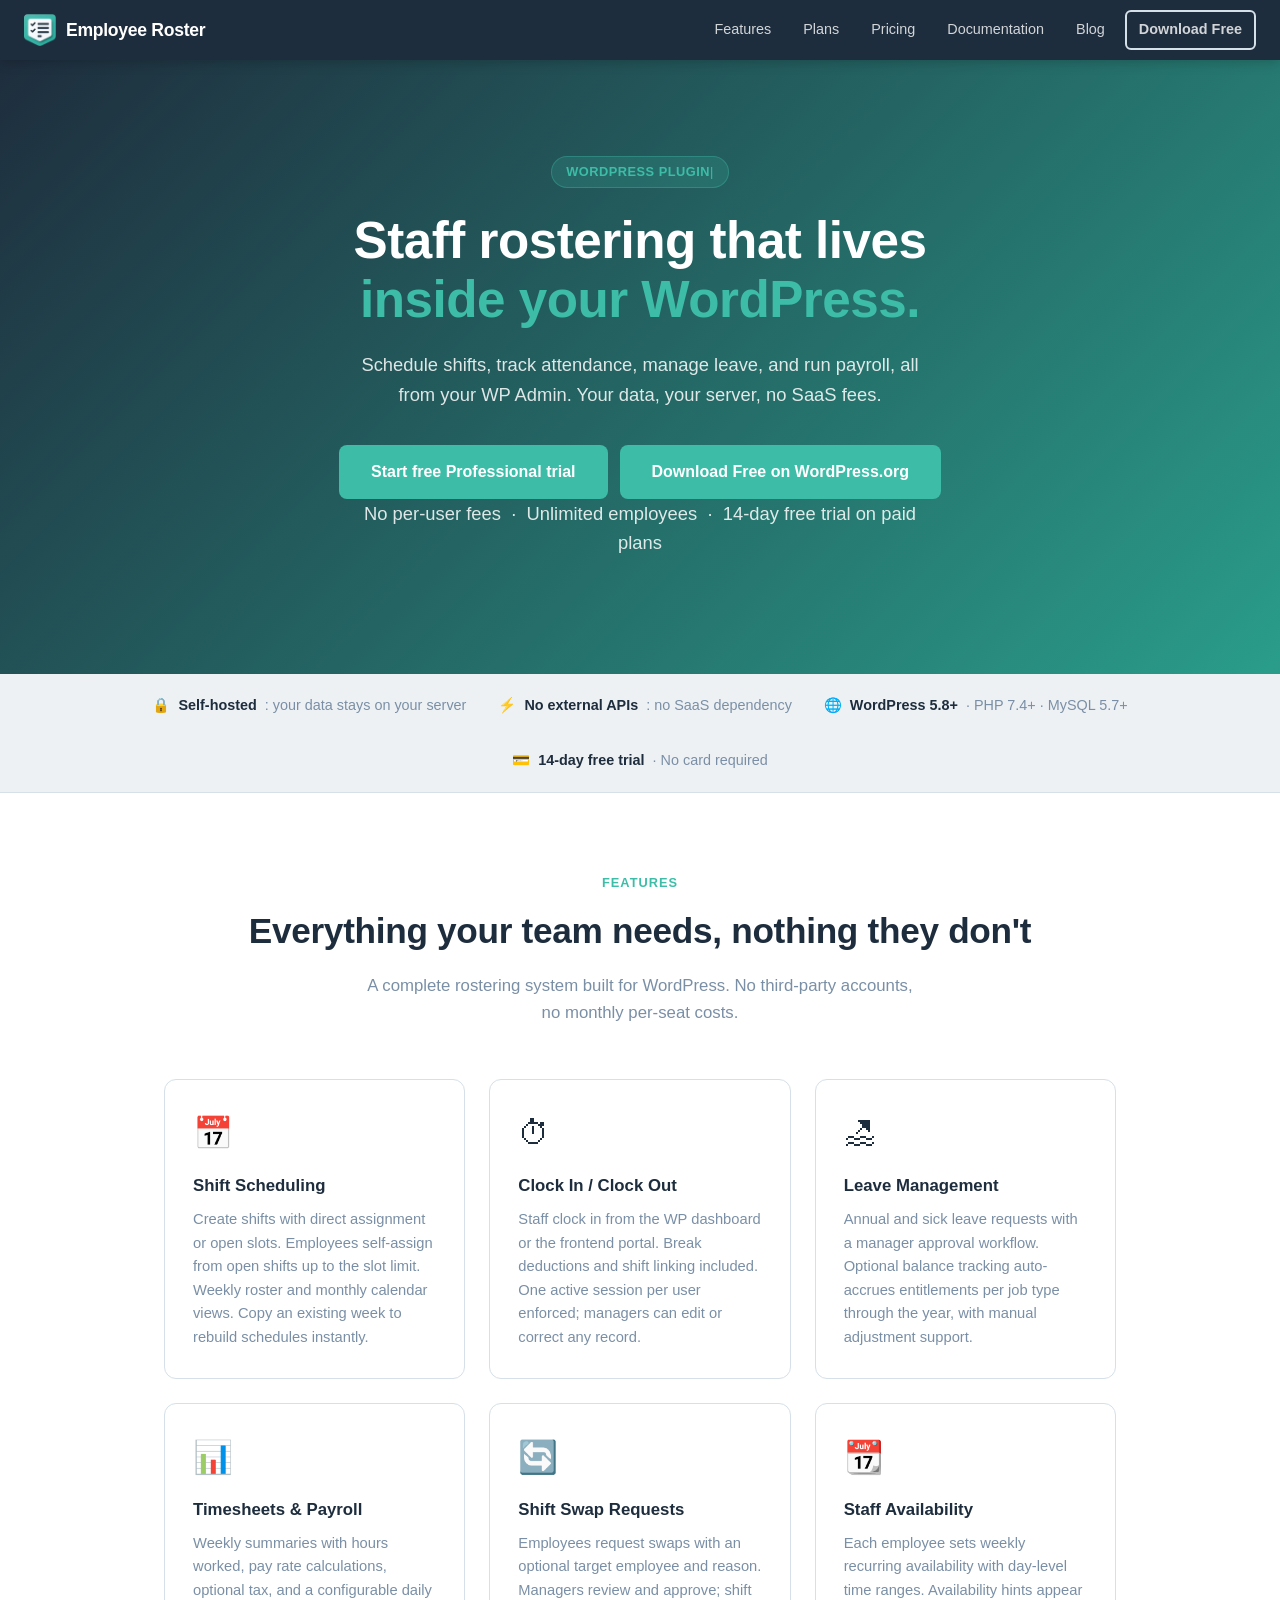
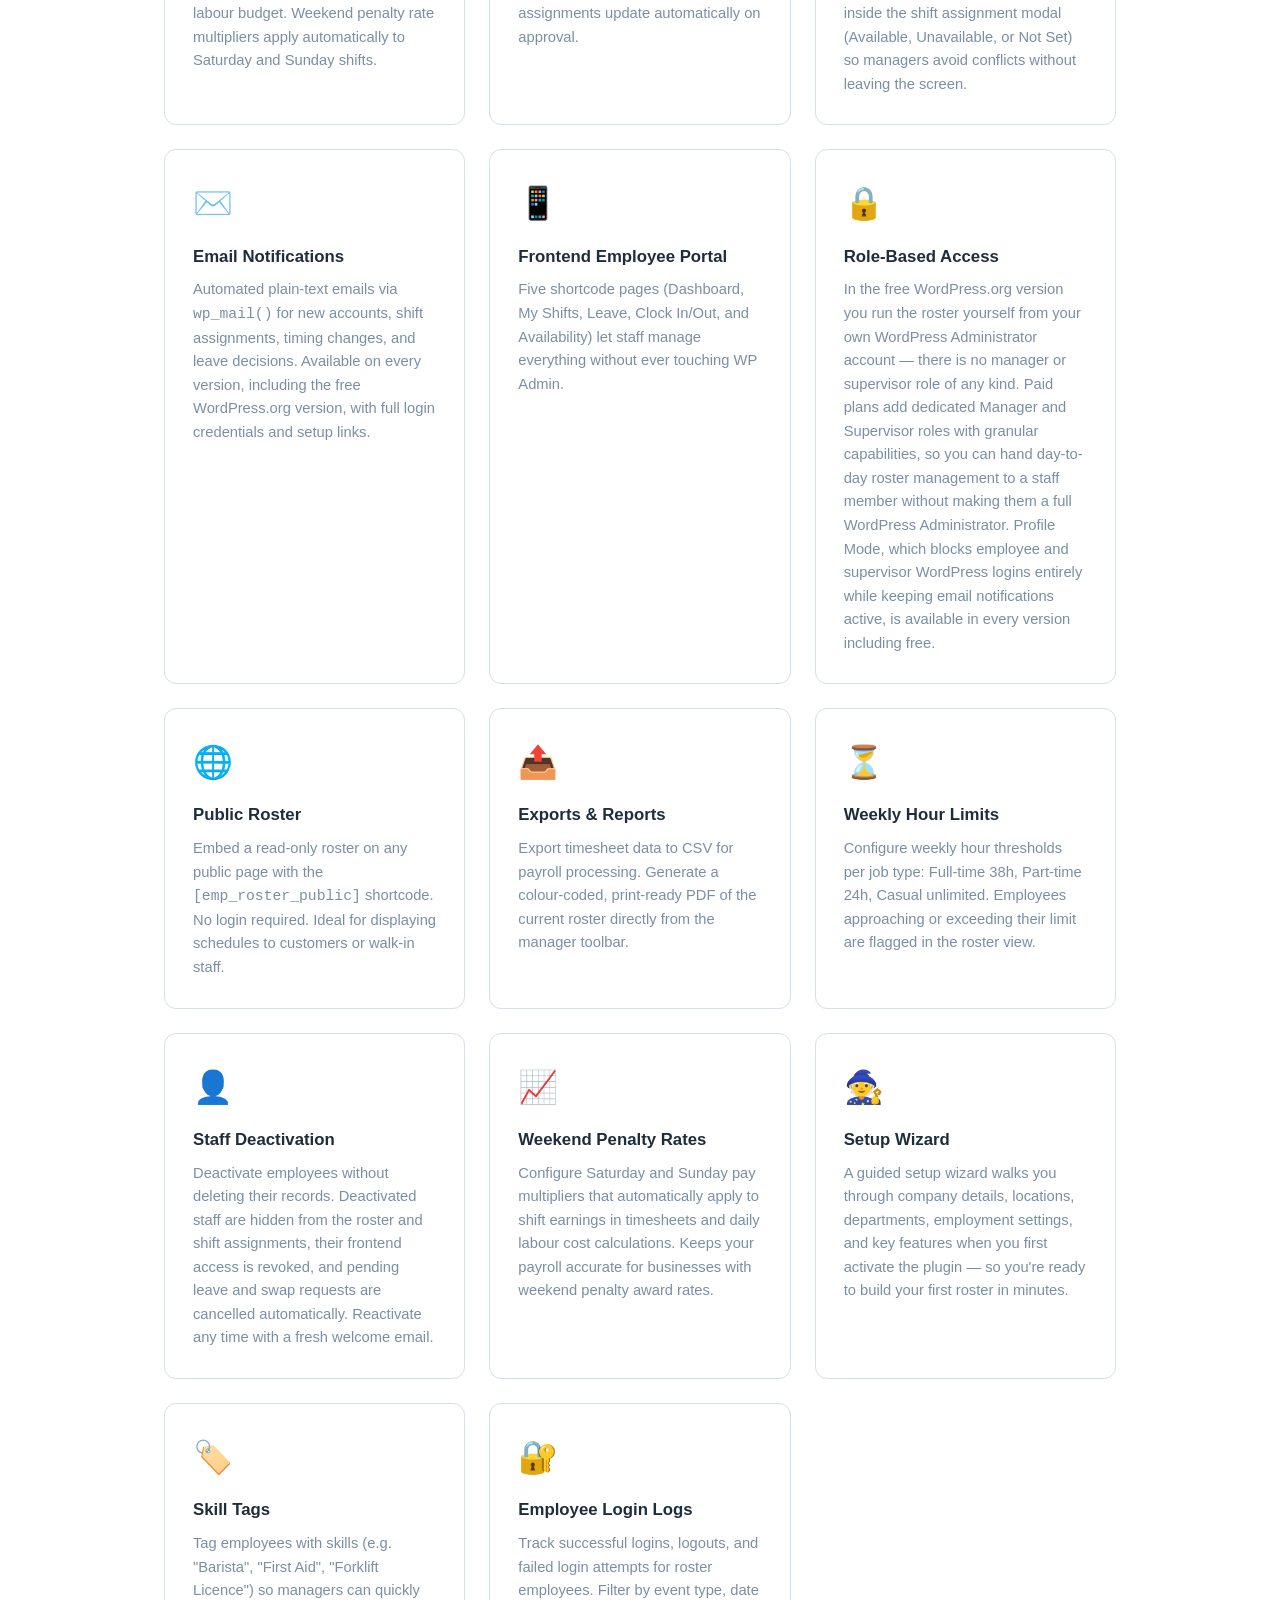
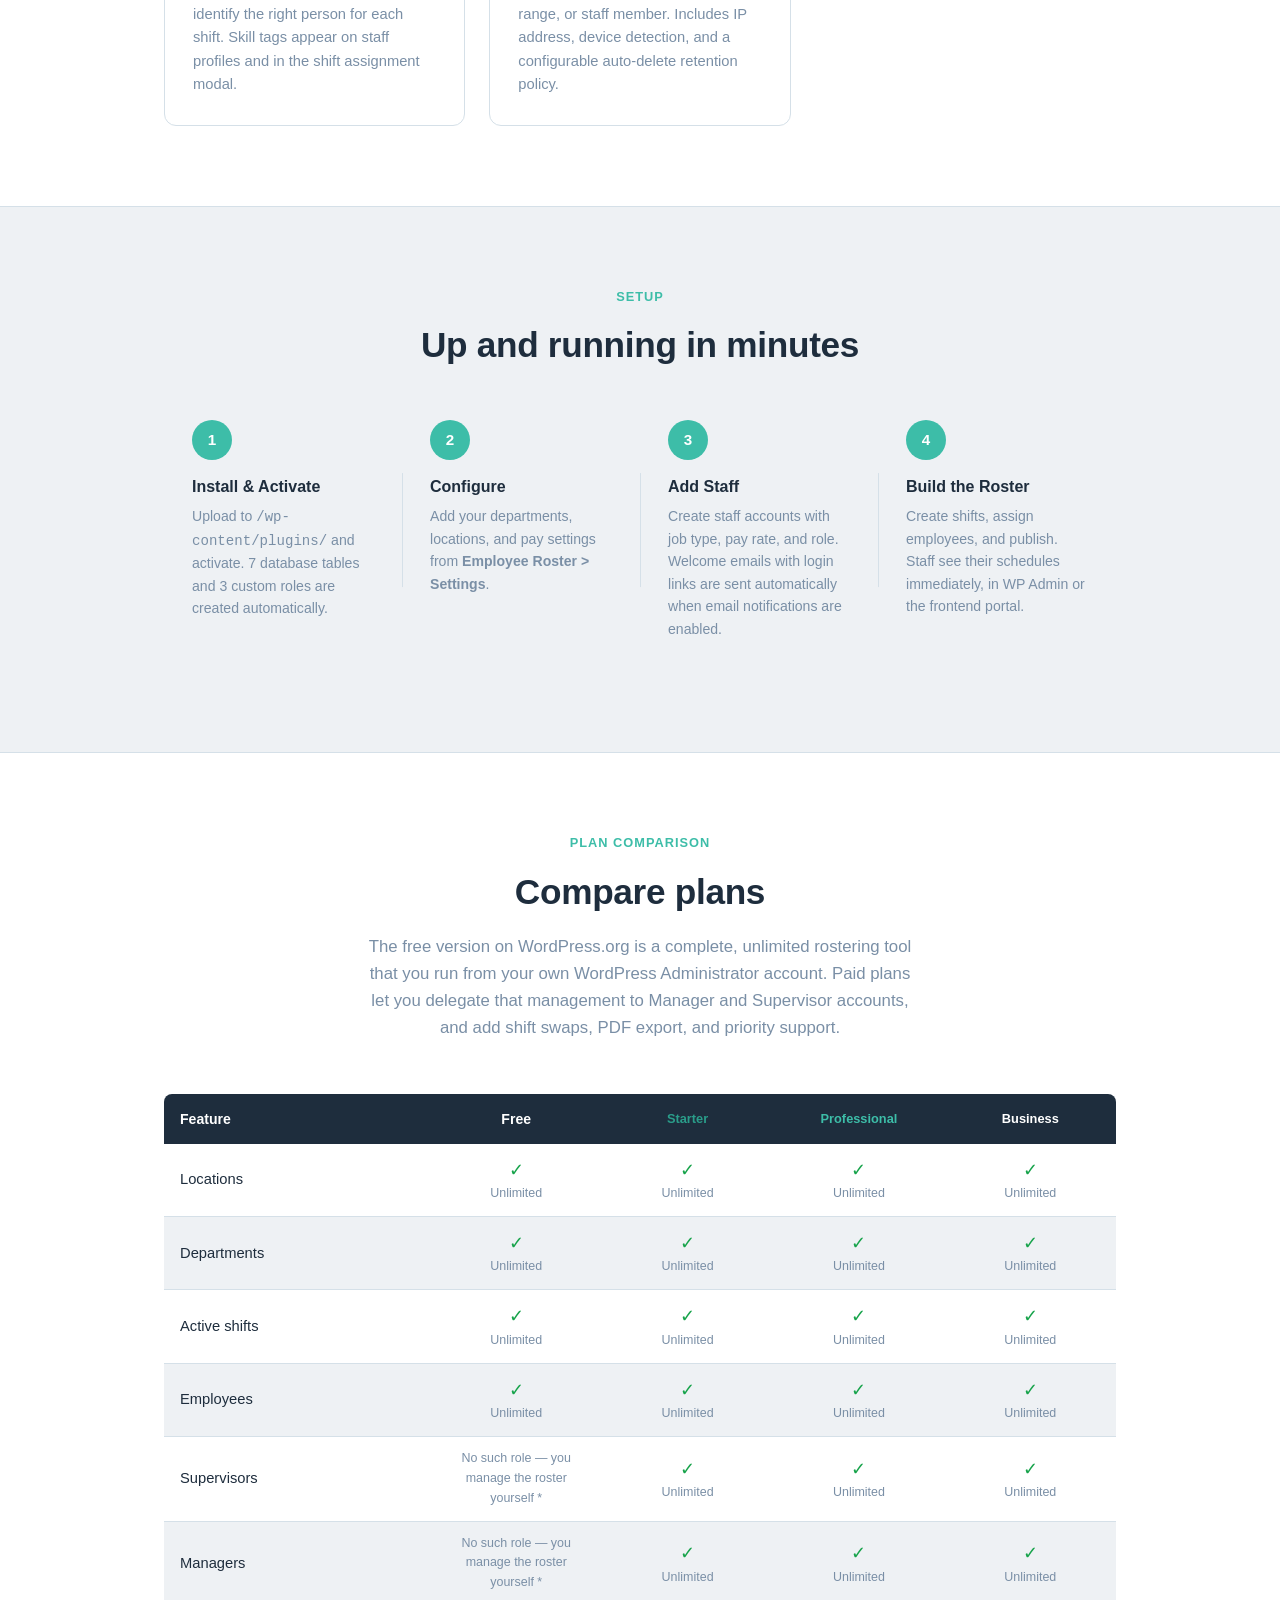
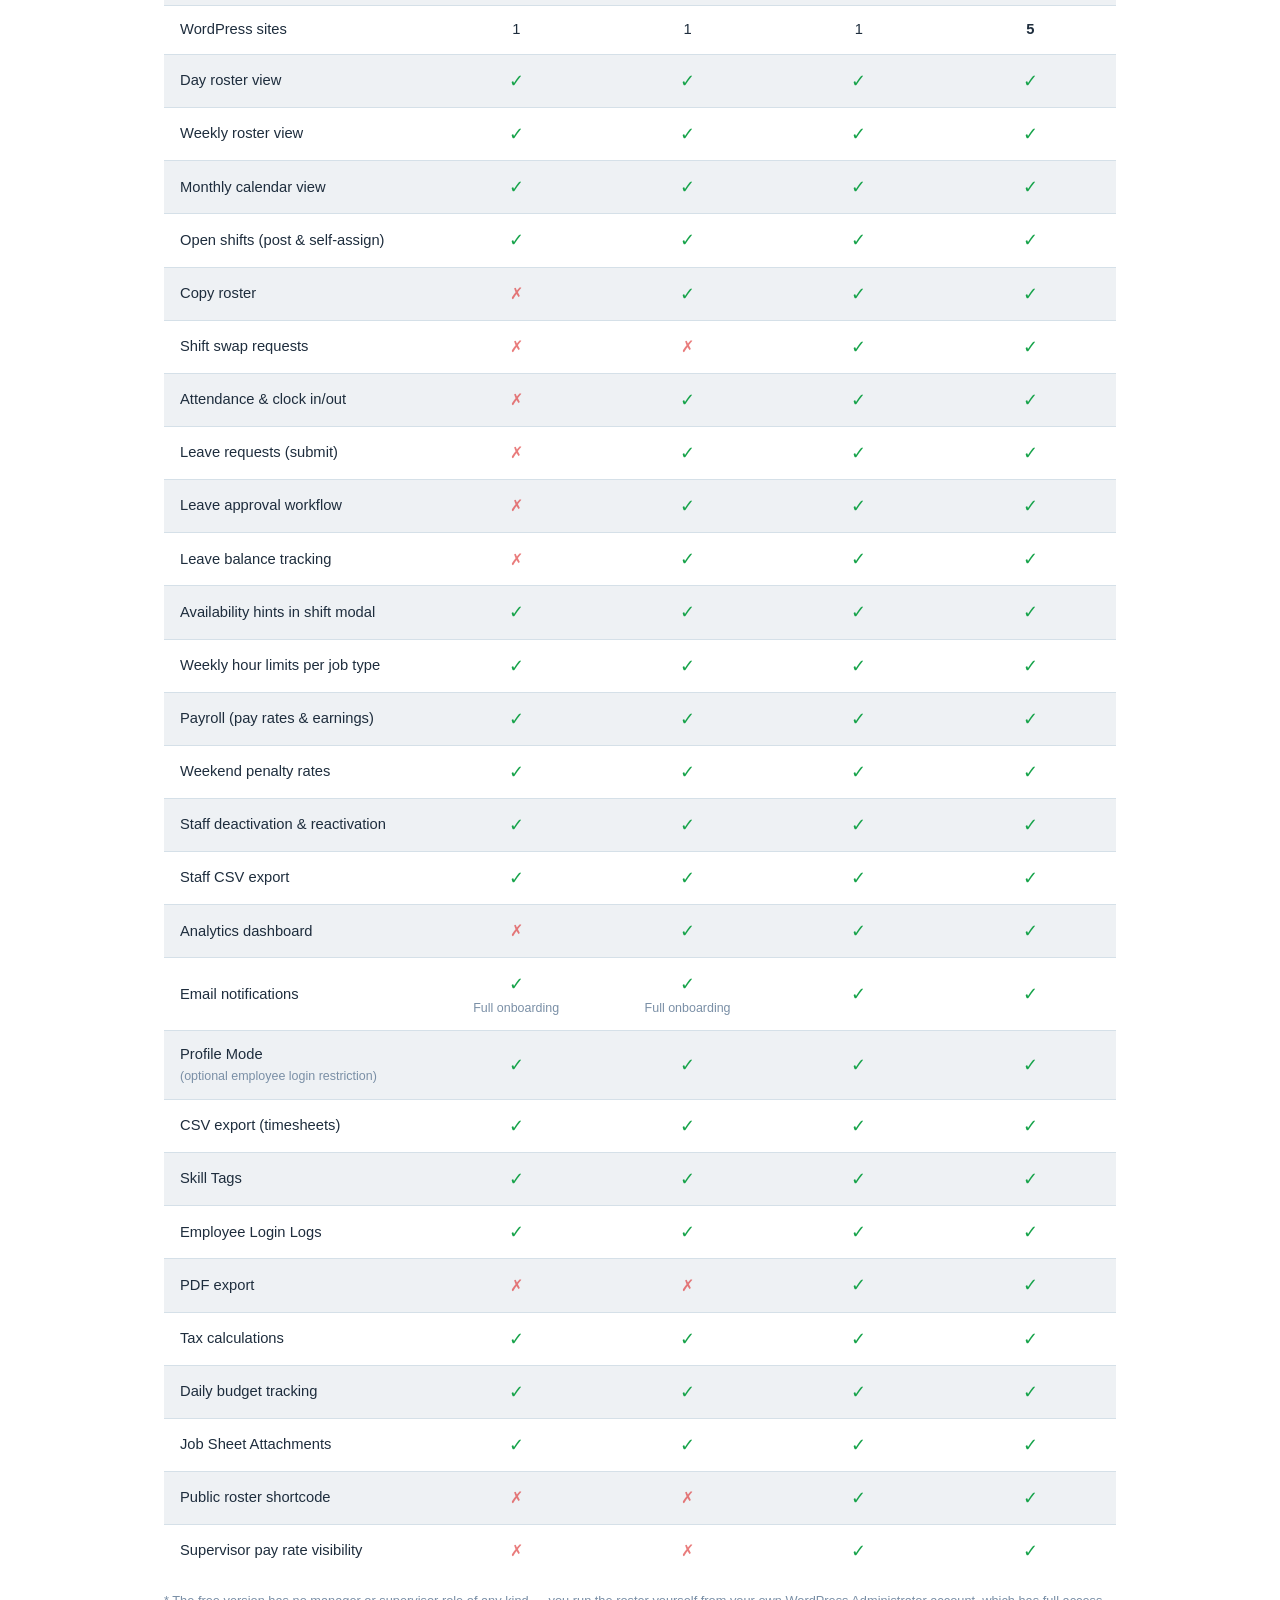
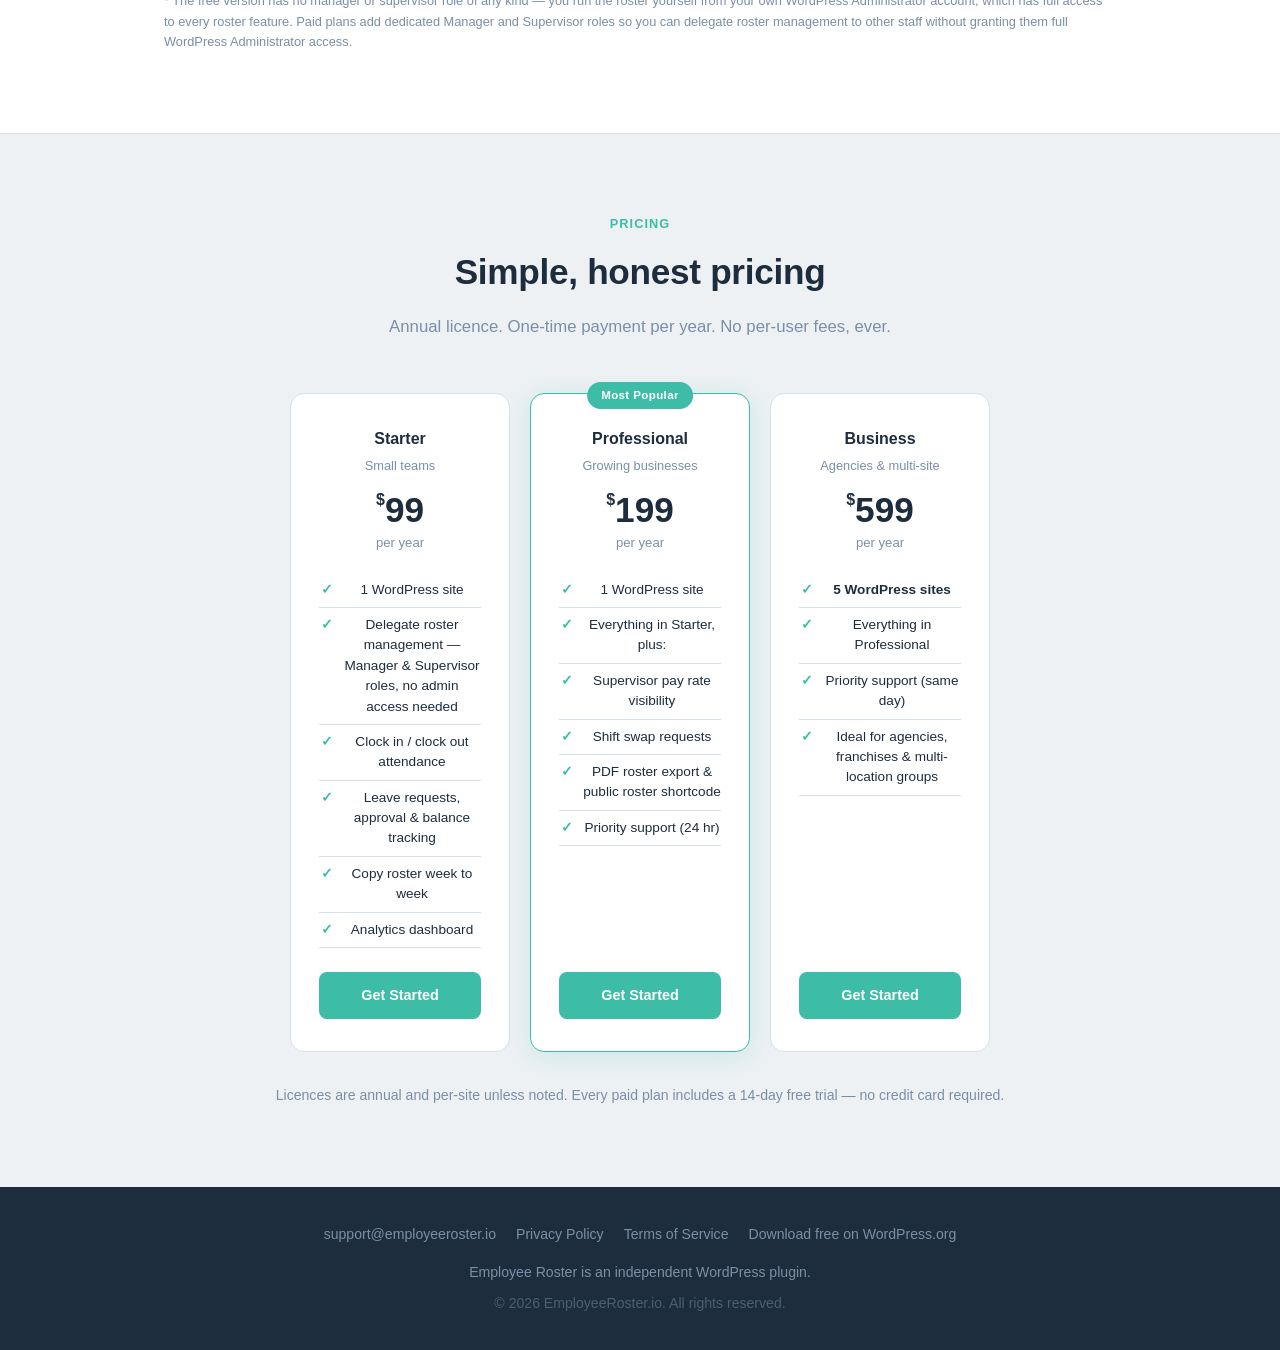
==== index.html @ bc6c0076 "Clarify features of the free and paid plans in docs.html, index.html, and terms.html. Emphasize that" ====
﻿<!DOCTYPE html>
<html lang="en">
<head>
  <meta charset="UTF-8" />
  <meta name="viewport" content="width=device-width, initial-scale=1.0"/>

  <!-- Primary SEO -->
  <title>Employee Roster – WordPress Shift Scheduling &amp; Staff Rostering Plugin</title>
  <!-- Google tag (gtag.js) -->
  <script async src="https://www.googletagmanager.com/gtag/js?id=G-27SR5BZH9W"></script>
  <script>
    window.dataLayer = window.dataLayer || [];
    function gtag(){dataLayer.push(arguments);}
    gtag('js', new Date());
    gtag('config', 'G-27SR5BZH9W');
  </script>
  <meta name="description" content="Schedule shifts, track attendance, manage leave, and run payroll inside WordPress. Self-hosted. No SaaS fees, no per-user costs. Free version on WordPress.org." />
  <meta name="keywords" content="WordPress staff rostering plugin, WordPress shift scheduling, WordPress employee scheduling, WordPress attendance tracking, WordPress leave management, WordPress payroll plugin, self-hosted rostering, shift management WordPress" />
  <meta name="robots" content="index, follow" />
  <link rel="canonical" href="https://employeeroster.io/" />

  <!-- Open Graph -->
  <meta property="og:type" content="website" />
  <meta property="og:url" content="https://employeeroster.io/" />
  <meta property="og:site_name" content="Employee Roster" />
  <meta property="og:title" content="Employee Roster – WordPress Shift Scheduling &amp; Staff Rostering Plugin" />
  <meta property="og:description" content="Schedule shifts, track attendance, manage leave, and run payroll inside WordPress. Self-hosted. No SaaS fees, no per-user costs. Free version on WordPress.org." />
  <meta property="og:image" content="https://employeeroster.io/assets/logo/favicon/android-chrome-512x512.png" />
  <meta property="og:image:width" content="512" />
  <meta property="og:image:height" content="512" />
  <meta property="og:locale" content="en_US" />

  <!-- Twitter Card -->
  <meta name="twitter:card" content="summary" />
  <meta name="twitter:title" content="Employee Roster – WordPress Shift Scheduling &amp; Staff Rostering Plugin" />
  <meta name="twitter:description" content="Schedule shifts, track attendance, manage leave, and run payroll inside WordPress. Self-hosted. No SaaS fees, no per-user costs." />
  <meta name="twitter:image" content="https://employeeroster.io/assets/logo/favicon/android-chrome-512x512.png" />

  <!-- Favicons -->
  <link rel="icon" type="image/x-icon" href="assets/logo/favicon/favicon.ico" />
  <link rel="icon" type="image/png" sizes="16x16" href="assets/logo/favicon/favicon-16x16.png" />
  <link rel="icon" type="image/png" sizes="32x32" href="assets/logo/favicon/favicon-32x32.png" />
  <link rel="apple-touch-icon" sizes="180x180" href="assets/logo/favicon/apple-touch-icon.png" />
  <link rel="icon" type="image/png" sizes="192x192" href="assets/logo/favicon/android-chrome-192x192.png" />
  <link rel="icon" type="image/png" sizes="512x512" href="assets/logo/favicon/android-chrome-512x512.png" />
  <link rel="manifest" href="assets/logo/favicon/site.webmanifest" />
  <meta name="theme-color" content="#3DBDA8" />

  <!-- Structured Data -->
  <script type="application/ld+json">
  {
    "@context": "https://schema.org",
    "@type": "SoftwareApplication",
    "name": "Employee Roster",
    "url": "https://employeeroster.io/",
    "description": "Complete staff rostering, shift scheduling, time and attendance, and leave management WordPress plugin. Self-hosted with no SaaS dependencies or per-user fees.",
    "applicationCategory": "BusinessApplication",
    "operatingSystem": "WordPress 5.8+",
    "softwareVersion": "latest",
    "offers": [
      {
        "@type": "Offer",
        "name": "Starter",
        "price": "99",
        "priceCurrency": "USD",
        "description": "Delegate roster management to staff via dedicated Manager and Supervisor roles without granting WordPress Administrator access. Adds clock in/out attendance, leave requests, approval and balance tracking, copy roster, and the analytics dashboard."
      },
      {
        "@type": "Offer",
        "name": "Professional",
        "price": "199",
        "priceCurrency": "USD",
        "description": "Everything in Starter, plus supervisor pay rate visibility, shift swap requests, PDF roster export, public roster shortcode, and 24-hour priority support."
      },
      {
        "@type": "Offer",
        "name": "Business",
        "price": "599",
        "priceCurrency": "USD",
        "description": "All Professional features on up to 5 sites. Priority same-day email support."
      }
    ],
    "publisher": {
      "@type": "Organization",
      "name": "Employee Roster",
      "url": "https://employeeroster.io/",
      "email": "support@employeeroster.io"
    }
  }
  </script>
  <style>
    *, *::before, *::after { box-sizing: border-box; margin: 0; padding: 0; }

    :root {
      --teal:   #3DBDA8;
      --teal-d: #2A9D8A;
      --dark:   #1E2D3D;
      --bg:     #EEF1F4;
      --border: #D5E0E8;
      --white:  #FFFFFF;
      --muted:  #7a8fa6;
      --green:  #16a34a;
      --red:    #dc2626;
      --radius: 8px;
      --shadow: 0 4px 24px rgba(61,189,168,.15);
    }

    body { font-family: -apple-system, BlinkMacSystemFont, 'Segoe UI', sans-serif; color: var(--dark); line-height: 1.6; }

    /* ── NAV ── */
    nav {
      position: sticky; top: 0; z-index: 100;
      background: var(--dark); padding: 0 24px;
      display: flex; align-items: center; justify-content: space-between; height: 60px;
      box-shadow: 0 2px 12px rgba(0,0,0,.2);
    }
    .nav-brand { color: var(--white); font-weight: 700; font-size: 1.1rem; text-decoration: none; letter-spacing: -.3px; display: flex; align-items: center; gap: 10px; }
    .nav-brand img { width: 32px; height: 32px; object-fit: contain; }
    .nav-links { display: flex; gap: 8px; align-items: center; }
    .nav-links a { color: rgba(255,255,255,.8); text-decoration: none; font-size: .9rem; padding: 6px 12px; border-radius: 6px; transition: color .15s; }
    .nav-links a:hover { color: var(--white); }
    .nav-cta { background: var(--teal); color: var(--white) !important; font-weight: 700 !important; padding: 8px 18px !important; border-radius: 6px !important; }
    .nav-cta:hover { background: var(--teal-d); }

    /* ── HERO ── */
    .hero {
      background: linear-gradient(135deg, var(--dark) 0%, var(--teal-d) 100%);
      color: var(--white); padding: 96px 24px 80px; text-align: center;
    }
    .hero-badge {
      display: inline-block; background: rgba(61,189,168,.18); color: var(--teal);
      border: 1px solid rgba(61,189,168,.35); font-size: .8rem; font-weight: 600;
      letter-spacing: .5px; text-transform: uppercase; padding: 5px 14px;
      border-radius: 20px; margin-bottom: 24px;
    }
    .typing-cursor {
      display: inline-block; color: var(--teal); font-weight: 300;
      animation: blink .7s step-end infinite;
    }
    @keyframes blink { 50% { opacity: 0; } }
    .hero h1 { font-size: clamp(2rem, 5vw, 3.2rem); font-weight: 800; line-height: 1.15; margin-bottom: 20px; letter-spacing: -.5px; }
    .hero h1 span { color: var(--teal); }
    .hero p { font-size: 1.15rem; opacity: .85; max-width: 580px; margin: 0 auto 36px; }
    .hero-btns { display: flex; gap: 12px; justify-content: center; flex-wrap: wrap; }
    .btn-primary {
      background: var(--teal); color: var(--white); padding: 14px 32px;
      border-radius: var(--radius); text-decoration: none; font-weight: 700; font-size: 1rem;
      display: inline-block; transition: background .15s, transform .1s;
    }
    .btn-primary:hover { background: var(--teal-d); transform: translateY(-1px); }
    .btn-outline {
      background: transparent; color: var(--white); padding: 14px 32px; border-radius: var(--radius);
      text-decoration: none; font-weight: 600; font-size: 1rem; border: 2px solid rgba(255,255,255,.4);
      display: inline-block; transition: border-color .15s;
    }
    .btn-outline:hover { border-color: var(--white); }
    .hero-sub { margin-top: 24px; font-size: .85rem; opacity: .55; }

    /* ── TRUST BAR ── */
    .trust {
      background: var(--bg); border-bottom: 1px solid var(--border);
      padding: 20px 24px; display: flex; gap: 32px; justify-content: center;
      flex-wrap: wrap; align-items: center;
    }
    .trust-item { display: flex; align-items: center; gap: 8px; font-size: .9rem; color: var(--muted); font-weight: 500; }
    .trust-item strong { color: var(--dark); }

    /* ── SECTIONS ── */
    .section { padding: 80px 24px; max-width: 1000px; margin: 0 auto; }
    .section-center { text-align: center; }
    .section-label { font-size: .8rem; font-weight: 700; text-transform: uppercase; letter-spacing: 1px; color: var(--teal); margin-bottom: 10px; }
    h2.section-title { font-size: clamp(1.6rem, 3vw, 2.2rem); font-weight: 800; color: var(--dark); margin-bottom: 14px; letter-spacing: -.3px; }
    .section-sub { font-size: 1.05rem; color: var(--muted); max-width: 560px; margin: 0 auto 52px; }

    /* ── FEATURES GRID ── */
    .features-grid { display: grid; grid-template-columns: repeat(auto-fit, minmax(280px, 1fr)); gap: 24px; }
    .feature-card {
      background: var(--white); border: 1px solid var(--border); border-radius: 12px;
      padding: 28px; transition: box-shadow .2s, transform .2s;
    }
    .feature-card:hover { box-shadow: var(--shadow); transform: translateY(-2px); }
    .feature-icon { font-size: 2rem; margin-bottom: 14px; }
    .feature-card h3 { font-size: 1.05rem; font-weight: 700; color: var(--dark); margin-bottom: 8px; }
    .feature-card p { font-size: .92rem; color: var(--muted); line-height: 1.6; }

    /* ── HOW IT WORKS ── */
    .how-bg { background: var(--bg); border-top: 1px solid var(--border); border-bottom: 1px solid var(--border); }
    .steps { display: grid; grid-template-columns: repeat(auto-fit, minmax(200px, 1fr)); gap: 0; counter-reset: steps; }
    .step { padding: 32px 28px; position: relative; }
    .step + .step::before {
      content: ''; position: absolute; left: 0; top: 50%; transform: translateY(-50%);
      height: 40%; width: 1px; background: var(--border);
    }
    .step-num {
      width: 40px; height: 40px; border-radius: 50%; background: var(--teal); color: var(--white);
      font-weight: 800; font-size: .95rem; display: flex; align-items: center; justify-content: center;
      margin-bottom: 14px;
    }
    .step h3 { font-size: 1rem; font-weight: 700; color: var(--dark); margin-bottom: 6px; }
    .step p { font-size: .88rem; color: var(--muted); }

    /* ── COMPARISON TABLE ── */
    .table-wrap { overflow-x: auto; }
    table { width: 100%; border-collapse: collapse; font-size: .92rem; }
    thead th { background: var(--dark); color: var(--white); padding: 14px 16px; text-align: center; font-weight: 600; font-size: .88rem; }
    thead th:first-child { text-align: left; border-radius: 8px 0 0 0; }
    thead th:last-child { border-radius: 0 8px 0 0; }
    tbody tr:nth-child(even) td { background: var(--bg); }
    tbody td { padding: 12px 16px; border-bottom: 1px solid var(--border); color: var(--dark); }
    tbody td:not(:first-child) { text-align: center; }
    tbody tr:last-child td { border-bottom: none; }
    .check { color: var(--green); font-size: 1.1rem; }
    .cross { color: var(--red); font-size: 1rem; opacity: .6; }
    .plan-col { font-weight: 700; font-size: .8rem; }
    .plan-col.starter { color: var(--teal-d); }
    .plan-col.pro { color: var(--teal); }
    .plan-col.biz { color: var(--white); }
    .cell-note { font-size: .78rem; color: var(--muted); display: block; }
    #plans table { table-layout: fixed; min-width: 720px; }
    #plans th:first-child, #plans td:first-child { width: 28%; }
    #plans th:not(:first-child), #plans td:not(:first-child) { width: 18%; }
    .table-footnote { font-size: .8rem; color: var(--muted); margin-top: 14px; line-height: 1.6; }

    /* ── PRICING ── */
    .pricing-bg { background: var(--bg); border-top: 1px solid var(--border); }
    .pricing-cards { display: flex; gap: 20px; justify-content: center; flex-wrap: wrap; margin-top: 12px; }
    .pricing-card {
      background: var(--white); border: 1px solid var(--border); border-radius: 14px;
      padding: 32px 28px; width: 220px; display: flex; flex-direction: column;
    }
    .pricing-card.featured { border-color: var(--teal); box-shadow: 0 4px 28px rgba(61,189,168,.2); position: relative; }
    .badge-popular {
      position: absolute; top: -12px; left: 50%; transform: translateX(-50%);
      background: var(--teal); color: var(--white); font-size: .72rem; font-weight: 700;
      padding: 4px 14px; border-radius: 20px; white-space: nowrap; letter-spacing: .4px;
    }
    .pricing-card h3 { font-size: 1rem; font-weight: 700; color: var(--dark); margin-bottom: 4px; }
    .pricing-tier-desc { font-size: .8rem; color: var(--muted); margin-bottom: 16px; }
    .price { font-size: 2.2rem; font-weight: 800; color: var(--dark); line-height: 1; }
    .price sup { font-size: 1rem; font-weight: 600; vertical-align: top; margin-top: 6px; }
    .price-period { font-size: .82rem; color: var(--muted); margin: 4px 0 20px; }
    .pricing-card ul { list-style: none; flex: 1; margin-bottom: 24px; }
    .pricing-card ul li { padding: 7px 0; border-bottom: 1px solid var(--border); font-size: .85rem; color: var(--dark); display: grid; grid-template-columns: 16px 1fr; gap: 8px; align-items: start; line-height: 1.5; }
    .pricing-card ul li::before { content: '✓'; color: var(--teal); font-weight: 700; line-height: 1.5; }
    .btn-plan {
      display: block; text-align: center; padding: 12px;
      border-radius: var(--radius); text-decoration: none; font-weight: 700; font-size: .9rem;
      transition: opacity .15s;
    }
    .btn-plan:hover { opacity: .85; }
    .btn-plan-navy { background: var(--teal); color: var(--white); }
    .btn-plan-amber { background: var(--teal); color: var(--white); }
    .btn-plan-purple { background: var(--teal); color: var(--white); }
    .btn-plan-outline { border: 2px solid var(--border); color: var(--dark); }
    .pricing-guarantee { text-align: center; margin-top: 32px; font-size: .88rem; color: var(--muted); }
    .pricing-guarantee strong { color: var(--dark); }

    /* ── FOOTER ── */
    footer { background: var(--dark); color: var(--muted); text-align: center; padding: 36px 24px; font-size: .88rem; }
    footer a { color: var(--muted); text-decoration: none; }
    footer a:hover { color: var(--white); }
    .footer-links { display: flex; gap: 20px; justify-content: center; flex-wrap: wrap; margin-bottom: 16px; }

    @media (max-width: 600px) {
      .nav-links { display: none; }
      .step + .step::before { display: none; }
      .pricing-card { width: 100%; max-width: 320px; }
    }
  </style>
</head>
<body>

<!-- NAV -->
<header>
<nav>
  <a href="#" class="nav-brand">
    <img src="assets/logo/only-logo-transparent.png" alt="Employee Roster logo" />
    Employee Roster
  </a>
  <div class="nav-links">
    <a href="#features">Features</a>
    <a href="#plans">Plans</a>
    <a href="#pricing">Pricing</a>
    <a href="https://employeeroster.io/docs">Documentation</a>
    <a href="https://employeeroster.io/blog/">Blog</a>
    <a href="https://wordpress.org/plugins/employee-roster/" class="btn-plan btn-plan-outline">Download Free</a>
  </div>
</nav>
</header>

<main>
<!-- HERO -->
<div class="hero">
  <div class="hero-badge"><span id="typing-text"></span><span class="typing-cursor">|</span></div>
  <h1>Staff rostering that lives<br><span>inside your WordPress.</span></h1>
  <p>Schedule shifts, track attendance, manage leave, and run payroll, all from your WP Admin. Your data, your server, no SaaS fees.</p>
  <div class="hero-btns">
    <a href="https://checkout.freemius.com/plugin/28057/plan/46316/?trial=free" class="btn-primary">Start free Professional trial</a>
    <a href="https://wordpress.org/plugins/employee-roster/" class="btn-primary">Download Free on WordPress.org</a>
  </div>
  <p class="hero-sub">No per-user fees &nbsp;·&nbsp; Unlimited employees &nbsp;·&nbsp; 14-day free trial on paid plans</p>
</div>

<!-- TRUST BAR -->
<div class="trust">
  <div class="trust-item">🔒 <strong>Self-hosted</strong>: your data stays on your server</div>
  <div class="trust-item">⚡ <strong>No external APIs</strong>: no SaaS dependency</div>
  <div class="trust-item">🌐 <strong>WordPress 5.8+</strong> · PHP 7.4+ · MySQL 5.7+</div>
  <div class="trust-item">💳 <strong>14-day free trial</strong> · No card required</div>
</div>

<!-- FEATURES -->
<div id="features">
  <div class="section">
    <div class="section-center">
      <div class="section-label">Features</div>
      <h2 class="section-title">Everything your team needs, nothing they don't</h2>
      <p class="section-sub">A complete rostering system built for WordPress. No third-party accounts, no monthly per-seat costs.</p>
    </div>
    <div class="features-grid">
      <div class="feature-card">
        <div class="feature-icon">📅</div>
        <h3>Shift Scheduling</h3>
        <p>Create shifts with direct assignment or open slots. Employees self-assign from open shifts up to the slot limit. Weekly roster and monthly calendar views. Copy an existing week to rebuild schedules instantly.</p>
      </div>
      <div class="feature-card">
        <div class="feature-icon">⏱</div>
        <h3>Clock In / Clock Out</h3>
        <p>Staff clock in from the WP dashboard or the frontend portal. Break deductions and shift linking included. One active session per user enforced; managers can edit or correct any record.</p>
      </div>
      <div class="feature-card">
        <div class="feature-icon">🏖</div>
        <h3>Leave Management</h3>
        <p>Annual and sick leave requests with a manager approval workflow. Optional balance tracking auto-accrues entitlements per job type through the year, with manual adjustment support.</p>
      </div>
      <div class="feature-card">
        <div class="feature-icon">📊</div>
        <h3>Timesheets &amp; Payroll</h3>
        <p>Weekly summaries with hours worked, pay rate calculations, optional tax, and a configurable daily labour budget. Weekend penalty rate multipliers apply automatically to Saturday and Sunday shifts.</p>
      </div>
      <div class="feature-card">
        <div class="feature-icon">🔄</div>
        <h3>Shift Swap Requests</h3>
        <p>Employees request swaps with an optional target employee and reason. Managers review and approve; shift assignments update automatically on approval.</p>
      </div>
      <div class="feature-card">
        <div class="feature-icon">📆</div>
        <h3>Staff Availability</h3>
        <p>Each employee sets weekly recurring availability with day-level time ranges. Availability hints appear inside the shift assignment modal (Available, Unavailable, or Not Set) so managers avoid conflicts without leaving the screen.</p>
      </div>
      <div class="feature-card">
        <div class="feature-icon">✉️</div>
        <h3>Email Notifications</h3>
        <p>Automated plain-text emails via <code>wp_mail()</code> for new accounts, shift assignments, timing changes, and leave decisions. Available on every version, including the free WordPress.org version, with full login credentials and setup links.</p>
      </div>
      <div class="feature-card">
        <div class="feature-icon">📱</div>
        <h3>Frontend Employee Portal</h3>
        <p>Five shortcode pages (Dashboard, My Shifts, Leave, Clock In/Out, and Availability) let staff manage everything without ever touching WP Admin.</p>
      </div>
      <div class="feature-card">
        <div class="feature-icon">🔒</div>
        <h3>Role-Based Access</h3>
        <p>In the free WordPress.org version you run the roster yourself from your own WordPress Administrator account — there is no manager or supervisor role of any kind. Paid plans add dedicated Manager and Supervisor roles with granular capabilities, so you can hand day-to-day roster management to a staff member without making them a full WordPress Administrator. Profile Mode, which blocks employee and supervisor WordPress logins entirely while keeping email notifications active, is available in every version including free.</p>
      </div>
      <div class="feature-card">
        <div class="feature-icon">🌐</div>
        <h3>Public Roster</h3>
        <p>Embed a read-only roster on any public page with the <code>[emp_roster_public]</code> shortcode. No login required. Ideal for displaying schedules to customers or walk-in staff.</p>
      </div>
      <div class="feature-card">
        <div class="feature-icon">📤</div>
        <h3>Exports &amp; Reports</h3>
        <p>Export timesheet data to CSV for payroll processing. Generate a colour-coded, print-ready PDF of the current roster directly from the manager toolbar.</p>
      </div>
      <div class="feature-card">
        <div class="feature-icon">⏳</div>
        <h3>Weekly Hour Limits</h3>
        <p>Configure weekly hour thresholds per job type: Full-time 38h, Part-time 24h, Casual unlimited. Employees approaching or exceeding their limit are flagged in the roster view.</p>
      </div>
      <div class="feature-card">
        <div class="feature-icon">👤</div>
        <h3>Staff Deactivation</h3>
        <p>Deactivate employees without deleting their records. Deactivated staff are hidden from the roster and shift assignments, their frontend access is revoked, and pending leave and swap requests are cancelled automatically. Reactivate any time with a fresh welcome email.</p>
      </div>
      <div class="feature-card">
        <div class="feature-icon">📈</div>
        <h3>Weekend Penalty Rates</h3>
        <p>Configure Saturday and Sunday pay multipliers that automatically apply to shift earnings in timesheets and daily labour cost calculations. Keeps your payroll accurate for businesses with weekend penalty award rates.</p>
      </div>
      <div class="feature-card">
        <div class="feature-icon">🧙</div>
        <h3>Setup Wizard</h3>
        <p>A guided setup wizard walks you through company details, locations, departments, employment settings, and key features when you first activate the plugin — so you're ready to build your first roster in minutes.</p>
      </div>
      <div class="feature-card">
        <div class="feature-icon">🏷️</div>
        <h3>Skill Tags</h3>
        <p>Tag employees with skills (e.g. "Barista", "First Aid", "Forklift Licence") so managers can quickly identify the right person for each shift. Skill tags appear on staff profiles and in the shift assignment modal.</p>
      </div>
      <div class="feature-card">
        <div class="feature-icon">🔐</div>
        <h3>Employee Login Logs</h3>
        <p>Track successful logins, logouts, and failed login attempts for roster employees. Filter by event type, date range, or staff member. Includes IP address, device detection, and a configurable auto-delete retention policy.</p>
      </div>
    </div>
  </div>
</div>

<!-- HOW IT WORKS -->
<div class="how-bg">
  <div class="section">
    <div class="section-center">
      <div class="section-label">Setup</div>
      <h2 class="section-title">Up and running in minutes</h2>
    </div>
    <div class="steps">
      <div class="step">
        <div class="step-num">1</div>
        <h3>Install &amp; Activate</h3>
        <p>Upload to <code>/wp-content/plugins/</code> and activate. 7 database tables and 3 custom roles are created automatically.</p>
      </div>
      <div class="step">
        <div class="step-num">2</div>
        <h3>Configure</h3>
        <p>Add your departments, locations, and pay settings from <strong>Employee Roster &gt; Settings</strong>.</p>
      </div>
      <div class="step">
        <div class="step-num">3</div>
        <h3>Add Staff</h3>
        <p>Create staff accounts with job type, pay rate, and role. Welcome emails with login links are sent automatically when email notifications are enabled.</p>
      </div>
      <div class="step">
        <div class="step-num">4</div>
        <h3>Build the Roster</h3>
        <p>Create shifts, assign employees, and publish. Staff see their schedules immediately, in WP Admin or the frontend portal.</p>
      </div>
    </div>
  </div>
</div>

<!-- PLAN COMPARISON -->
<div id="plans">
  <div class="section">
    <div class="section-center">
      <div class="section-label">Plan Comparison</div>
      <h2 class="section-title">Compare plans</h2>
      <p class="section-sub">The free version on WordPress.org is a complete, unlimited rostering tool that you run from your own WordPress Administrator account. Paid plans let you delegate that management to Manager and Supervisor accounts, and add shift swaps, PDF export, and priority support.</p>
    </div>
    <div class="table-wrap">
      <table>
        <thead>
          <tr>
            <th>Feature</th>
            <th>Free</th>
            <th class="plan-col starter">Starter</th>
            <th class="plan-col pro">Professional</th>
            <th class="plan-col biz">Business</th>
          </tr>
        </thead>
        <tbody>
          <tr>
            <td>Locations</td>
            <td><span class="check">✓</span><span class="cell-note">Unlimited</span></td>
            <td><span class="check">✓</span><span class="cell-note">Unlimited</span></td>
            <td><span class="check">✓</span><span class="cell-note">Unlimited</span></td>
            <td><span class="check">✓</span><span class="cell-note">Unlimited</span></td>
          </tr>
          <tr>
            <td>Departments</td>
            <td><span class="check">✓</span><span class="cell-note">Unlimited</span></td>
            <td><span class="check">✓</span><span class="cell-note">Unlimited</span></td>
            <td><span class="check">✓</span><span class="cell-note">Unlimited</span></td>
            <td><span class="check">✓</span><span class="cell-note">Unlimited</span></td>
          </tr>
          <tr>
            <td>Active shifts</td>
            <td><span class="check">✓</span><span class="cell-note">Unlimited</span></td>
            <td><span class="check">✓</span><span class="cell-note">Unlimited</span></td>
            <td><span class="check">✓</span><span class="cell-note">Unlimited</span></td>
            <td><span class="check">✓</span><span class="cell-note">Unlimited</span></td>
          </tr>
          <tr>
            <td>Employees</td>
            <td><span class="check">✓</span><span class="cell-note">Unlimited</span></td>
            <td><span class="check">✓</span><span class="cell-note">Unlimited</span></td>
            <td><span class="check">✓</span><span class="cell-note">Unlimited</span></td>
            <td><span class="check">✓</span><span class="cell-note">Unlimited</span></td>
          </tr>
          <tr>
            <td>Supervisors</td>
            <td><span class="cell-note">No such role — you manage the roster yourself *</span></td>
            <td><span class="check">✓</span><span class="cell-note">Unlimited</span></td>
            <td><span class="check">✓</span><span class="cell-note">Unlimited</span></td>
            <td><span class="check">✓</span><span class="cell-note">Unlimited</span></td>
          </tr>
          <tr>
            <td>Managers</td>
            <td><span class="cell-note">No such role — you manage the roster yourself *</span></td>
            <td><span class="check">✓</span><span class="cell-note">Unlimited</span></td>
            <td><span class="check">✓</span><span class="cell-note">Unlimited</span></td>
            <td><span class="check">✓</span><span class="cell-note">Unlimited</span></td>
          </tr>
          <tr>
            <td>WordPress sites</td>
            <td>1</td>
            <td>1</td>
            <td>1</td>
            <td><strong>5</strong></td>
          </tr>
          <tr>
            <td>Day roster view</td>
            <td><span class="check">✓</span></td>
            <td><span class="check">✓</span></td>
            <td><span class="check">✓</span></td>
            <td><span class="check">✓</span></td>
          </tr>
          <tr>
            <td>Weekly roster view</td>
            <td><span class="check">✓</span></td>
            <td><span class="check">✓</span></td>
            <td><span class="check">✓</span></td>
            <td><span class="check">✓</span></td>
          </tr>
          <tr>
            <td>Monthly calendar view</td>
            <td><span class="check">✓</span></td>
            <td><span class="check">✓</span></td>
            <td><span class="check">✓</span></td>
            <td><span class="check">✓</span></td>
          </tr>
          <tr>
            <td>Open shifts (post &amp; self-assign)</td>
            <td><span class="check">✓</span></td>
            <td><span class="check">✓</span></td>
            <td><span class="check">✓</span></td>
            <td><span class="check">✓</span></td>
          </tr>
          <tr>
            <td>Copy roster</td>
            <td><span class="cross">✗</span></td>
            <td><span class="check">✓</span></td>
            <td><span class="check">✓</span></td>
            <td><span class="check">✓</span></td>
          </tr>
          <tr>
            <td>Shift swap requests</td>
            <td><span class="cross">✗</span></td>
            <td><span class="cross">✗</span></td>
            <td><span class="check">✓</span></td>
            <td><span class="check">✓</span></td>
          </tr>
          <tr>
            <td>Attendance &amp; clock in/out</td>
            <td><span class="cross">✗</span></td>
            <td><span class="check">✓</span></td>
            <td><span class="check">✓</span></td>
            <td><span class="check">✓</span></td>
          </tr>
          <tr>
            <td>Leave requests (submit)</td>
            <td><span class="cross">✗</span></td>
            <td><span class="check">✓</span></td>
            <td><span class="check">✓</span></td>
            <td><span class="check">✓</span></td>
          </tr>
          <tr>
            <td>Leave approval workflow</td>
            <td><span class="cross">✗</span></td>
            <td><span class="check">✓</span></td>
            <td><span class="check">✓</span></td>
            <td><span class="check">✓</span></td>
          </tr>
          <tr>
            <td>Leave balance tracking</td>
            <td><span class="cross">✗</span></td>
            <td><span class="check">✓</span></td>
            <td><span class="check">✓</span></td>
            <td><span class="check">✓</span></td>
          </tr>
          <tr>
            <td>Availability hints in shift modal</td>
            <td><span class="check">✓</span></td>
            <td><span class="check">✓</span></td>
            <td><span class="check">✓</span></td>
            <td><span class="check">✓</span></td>
          </tr>
          <tr>
            <td>Weekly hour limits per job type</td>
            <td><span class="check">✓</span></td>
            <td><span class="check">✓</span></td>
            <td><span class="check">✓</span></td>
            <td><span class="check">✓</span></td>
          </tr>
          <tr>
            <td>Payroll (pay rates &amp; earnings)</td>
            <td><span class="check">✓</span></td>
            <td><span class="check">✓</span></td>
            <td><span class="check">✓</span></td>
            <td><span class="check">✓</span></td>
          </tr>
          <tr>
            <td>Weekend penalty rates</td>
            <td><span class="check">✓</span></td>
            <td><span class="check">✓</span></td>
            <td><span class="check">✓</span></td>
            <td><span class="check">✓</span></td>
          </tr>
          <tr>
            <td>Staff deactivation &amp; reactivation</td>
            <td><span class="check">✓</span></td>
            <td><span class="check">✓</span></td>
            <td><span class="check">✓</span></td>
            <td><span class="check">✓</span></td>
          </tr>
          <tr>
            <td>Staff CSV export</td>
            <td><span class="check">✓</span></td>
            <td><span class="check">✓</span></td>
            <td><span class="check">✓</span></td>
            <td><span class="check">✓</span></td>
          </tr>
          <tr>
            <td>Analytics dashboard</td>
            <td><span class="cross">✗</span></td>
            <td><span class="check">✓</span></td>
            <td><span class="check">✓</span></td>
            <td><span class="check">✓</span></td>
          </tr>
          <tr>
            <td>Email notifications</td>
            <td><span class="check">✓</span><span class="cell-note">Full onboarding</span></td>
            <td><span class="check">✓</span><span class="cell-note">Full onboarding</span></td>
            <td><span class="check">✓</span></td>
            <td><span class="check">✓</span></td>
          </tr>
          <tr>
            <td>Profile Mode <span class="cell-note">(optional employee login restriction)</span></td>
            <td><span class="check">✓</span></td>
            <td><span class="check">✓</span></td>
            <td><span class="check">✓</span></td>
            <td><span class="check">✓</span></td>
          </tr>
          <tr>
            <td>CSV export (timesheets)</td>
            <td><span class="check">✓</span></td>
            <td><span class="check">✓</span></td>
            <td><span class="check">✓</span></td>
            <td><span class="check">✓</span></td>
          </tr>
          <tr>
            <td>Skill Tags</td>
            <td><span class="check">✓</span></td>
            <td><span class="check">✓</span></td>
            <td><span class="check">✓</span></td>
            <td><span class="check">✓</span></td>
          </tr>
          <tr>
            <td>Employee Login Logs</td>
            <td><span class="check">✓</span></td>
            <td><span class="check">✓</span></td>
            <td><span class="check">✓</span></td>
            <td><span class="check">✓</span></td>
          </tr>
          <tr>
            <td>PDF export</td>
            <td><span class="cross">✗</span></td>
            <td><span class="cross">✗</span></td>
            <td><span class="check">✓</span></td>
            <td><span class="check">✓</span></td>
          </tr>
          <tr>
            <td>Tax calculations</td>
            <td><span class="check">✓</span></td>
            <td><span class="check">✓</span></td>
            <td><span class="check">✓</span></td>
            <td><span class="check">✓</span></td>
          </tr>
          <tr>
            <td>Daily budget tracking</td>
            <td><span class="check">✓</span></td>
            <td><span class="check">✓</span></td>
            <td><span class="check">✓</span></td>
            <td><span class="check">✓</span></td>
          </tr>
          <tr>
            <td>Job Sheet Attachments</td>
            <td><span class="check">✓</span></td>
            <td><span class="check">✓</span></td>
            <td><span class="check">✓</span></td>
            <td><span class="check">✓</span></td>
          </tr>
          <tr>
            <td>Public roster shortcode</td>
            <td><span class="cross">✗</span></td>
            <td><span class="cross">✗</span></td>
            <td><span class="check">✓</span></td>
            <td><span class="check">✓</span></td>
          </tr>
          <tr>
            <td>Supervisor pay rate visibility</td>
            <td><span class="cross">✗</span></td>
            <td><span class="cross">✗</span></td>
            <td><span class="check">✓</span></td>
            <td><span class="check">✓</span></td>
          </tr>
        </tbody>
      </table>
    </div>
    <p class="table-footnote">* The free version has no manager or supervisor role of any kind — you run the roster yourself from your own WordPress Administrator account, which has full access to every roster feature. Paid plans add dedicated Manager and Supervisor roles so you can delegate roster management to other staff without granting them full WordPress Administrator access.</p>
  </div>
</div>

<!-- PRICING -->
<div class="pricing-bg" id="pricing">
  <div class="section section-center">
    <div class="section-label">Pricing</div>
    <h2 class="section-title">Simple, honest pricing</h2>
    <p class="section-sub">Annual licence. One-time payment per year. No per-user fees, ever.</p>
    <div class="pricing-cards">

      <div class="pricing-card">
        <h3>Starter</h3>
        <p class="pricing-tier-desc">Small teams</p>
        <div class="price"><sup>$</sup>99</div>
        <p class="price-period">per year</p>
        <ul>
          <li>1 WordPress site</li>
          <li>Delegate roster management — Manager &amp; Supervisor roles, no admin access needed</li>
          <li>Clock in / clock out attendance</li>
          <li>Leave requests, approval &amp; balance tracking</li>
          <li>Copy roster week to week</li>
          <li>Analytics dashboard</li>
        </ul>
        <a href="https://checkout.freemius.com/plugin/28057/plan/46315/" class="btn-plan btn-plan-navy">Get Started</a>
      </div>

      <div class="pricing-card featured">
        <div class="badge-popular">Most Popular</div>
        <h3>Professional</h3>
        <p class="pricing-tier-desc">Growing businesses</p>
        <div class="price"><sup>$</sup>199</div>
        <p class="price-period">per year</p>
        <ul>
          <li>1 WordPress site</li>
          <li>Everything in Starter, plus:</li>
          <li>Supervisor pay rate visibility</li>
          <li>Shift swap requests</li>
          <li>PDF roster export &amp; public roster shortcode</li>
          <li>Priority support (24 hr)</li>
        </ul>
        <a href="https://checkout.freemius.com/plugin/28057/plan/46316/" class="btn-plan btn-plan-purple">Get Started</a>
      </div>

      <div class="pricing-card">
        <h3>Business</h3>
        <p class="pricing-tier-desc">Agencies &amp; multi-site</p>
        <div class="price"><sup>$</sup>599</div>
        <p class="price-period">per year</p>
        <ul>
          <li><strong>5 WordPress sites</strong></li>
          <li>Everything in Professional</li>
          <li>Priority support (same day)</li>
          <li>Ideal for agencies, franchises &amp; multi-location groups</li>
        </ul>
        <a href="https://checkout.freemius.com/plugin/28057/plan/46317/" class="btn-plan btn-plan-amber">Get Started</a>
      </div>

    </div>
    <p class="pricing-guarantee">Licences are annual and per-site unless noted. Every paid plan includes a 14-day free trial — no credit card required.</p>

  </div>
</div>

</main>

<!-- FOOTER -->
<footer>
  <div class="footer-links">
    <a href="mailto:support@employeeroster.io">support@employeeroster.io</a>
    <a href="https://employeeroster.io/privacy">Privacy Policy</a>
    <a href="https://employeeroster.io/terms">Terms of Service</a>
    <a href="https://wordpress.org/plugins/employee-roster/">Download free on WordPress.org</a>
  </div>
  <p>Employee Roster is an independent WordPress plugin.</p>
  <p style="margin-top:8px;opacity:.5;">© <script>document.write(new Date().getFullYear())</script> EmployeeRoster.io. All rights reserved.</p>
</footer>

<script>
  (function () {
    var text = 'WordPress Plugin';
    var el = document.getElementById('typing-text');
    var cursor = document.querySelector('.typing-cursor');
    var i = 0;
    var speed = 80;

    function type() {
      if (i < text.length) {
        el.textContent += text.charAt(i++);
        setTimeout(type, speed);
      } else {
        setTimeout(function () { cursor.style.display = 'none'; }, 1000);
      }
    }

    setTimeout(type, 400);
  })();
</script>

<script>
document.addEventListener('DOMContentLoaded', function () {
  var heroBtns = document.querySelectorAll('.hero-btns a');
  if (heroBtns[0]) {
    heroBtns[0].addEventListener('click', function () {
      gtag('event', 'cta_click', { button_label: 'start_free_trial', location: 'hero' });
    });
  }
  if (heroBtns[1]) {
    heroBtns[1].addEventListener('click', function () {
      gtag('event', 'cta_click', { button_label: 'download_free_wporg', location: 'hero' });
    });
  }

  var navFree = document.querySelector('.nav-links .btn-plan-outline');
  if (navFree) {
    navFree.addEventListener('click', function () {
      gtag('event', 'cta_click', { button_label: 'download_free_wporg', location: 'nav' });
    });
  }

  [
    { cls: 'btn-plan-navy',    plan: 'starter' },
    { cls: 'btn-plan-purple',  plan: 'professional' },
    { cls: 'btn-plan-amber',   plan: 'business' }
  ].forEach(function (item) {
    var btn = document.querySelector('.pricing-cards .' + item.cls);
    if (btn) {
      btn.addEventListener('click', function () {
        gtag('event', 'pricing_click', { plan: item.plan });
      });
    }
  });

  [
    { selector: '.nav-links a[href="#features"]', label: 'features' },
    { selector: '.nav-links a[href="#plans"]',    label: 'plans' },
    { selector: '.nav-links a[href="#pricing"]',  label: 'pricing' },
    { selector: '.nav-links a[href*="docs.html"]', label: 'docs' }
  ].forEach(function (item) {
    var el = document.querySelector(item.selector);
    if (el) {
      el.addEventListener('click', function () {
        gtag('event', 'nav_click', { link_label: item.label });
      });
    }
  });
});
</script>
</body>
</html>
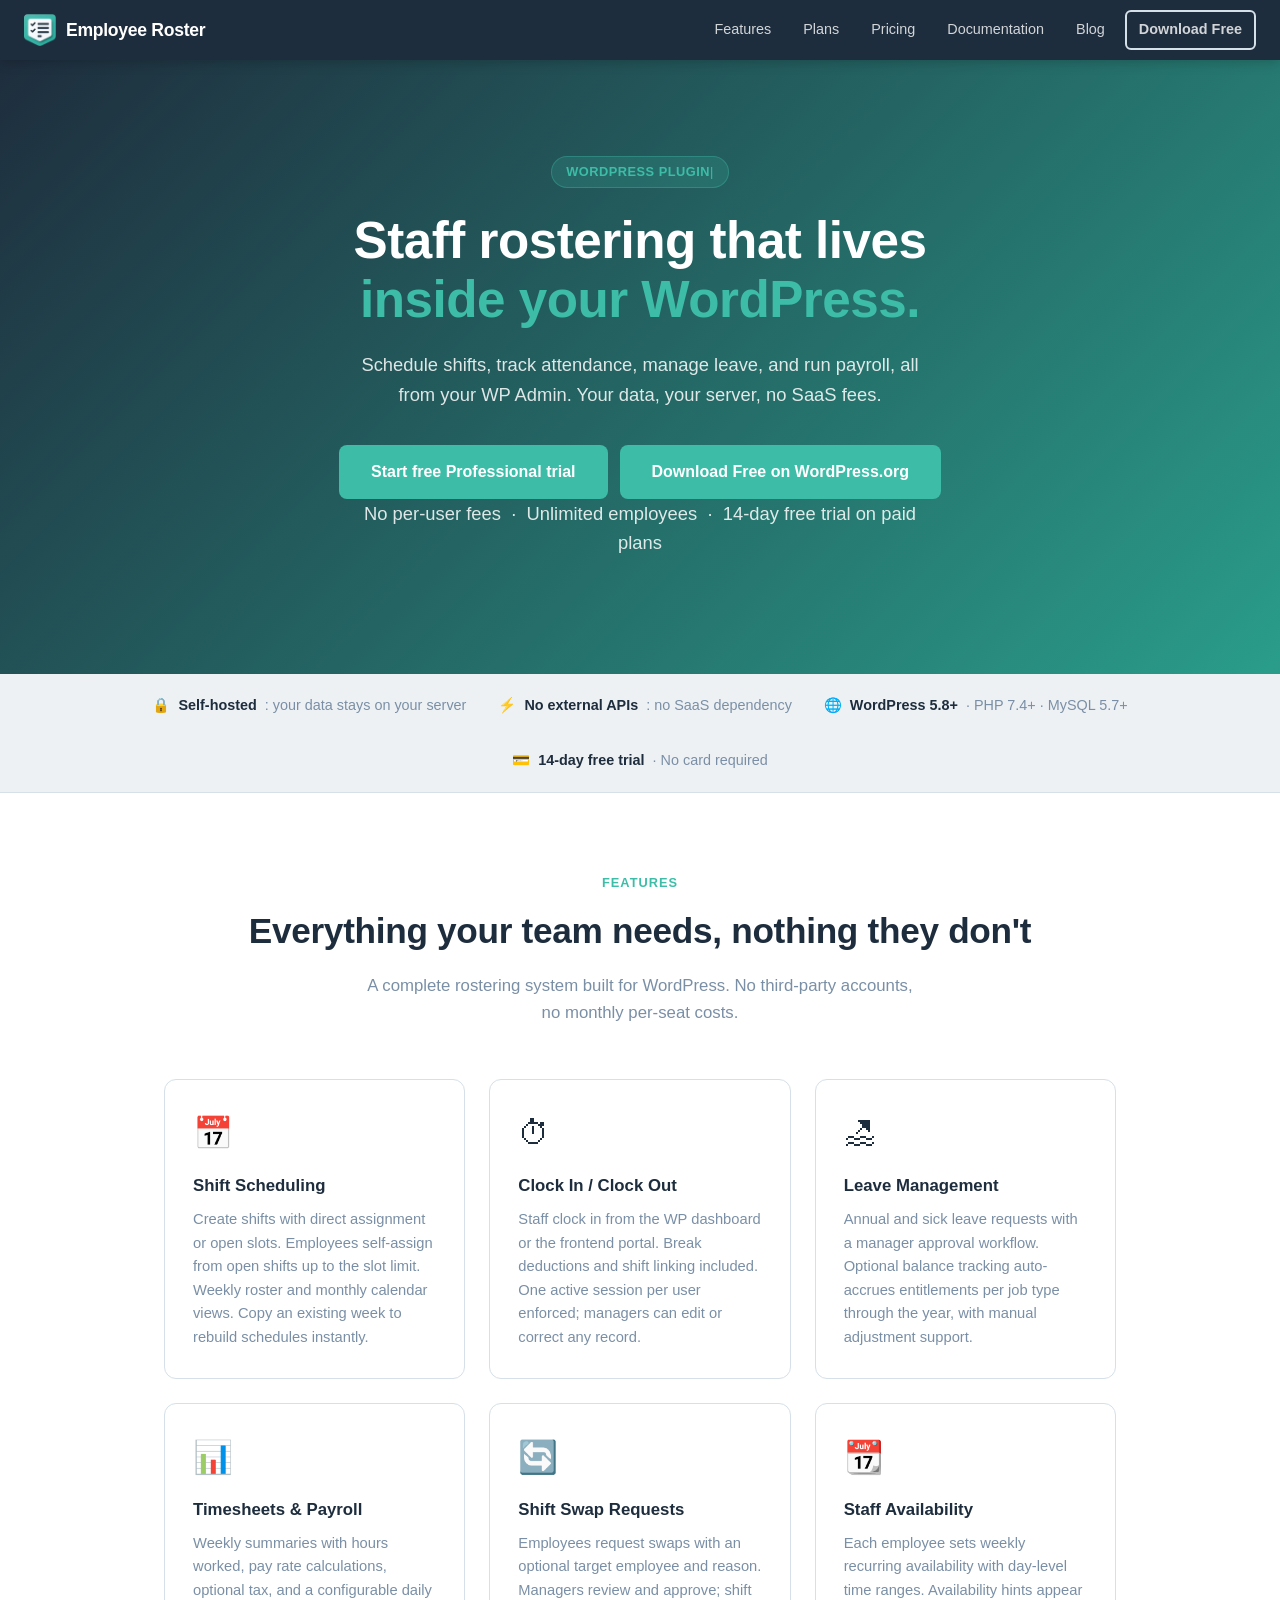
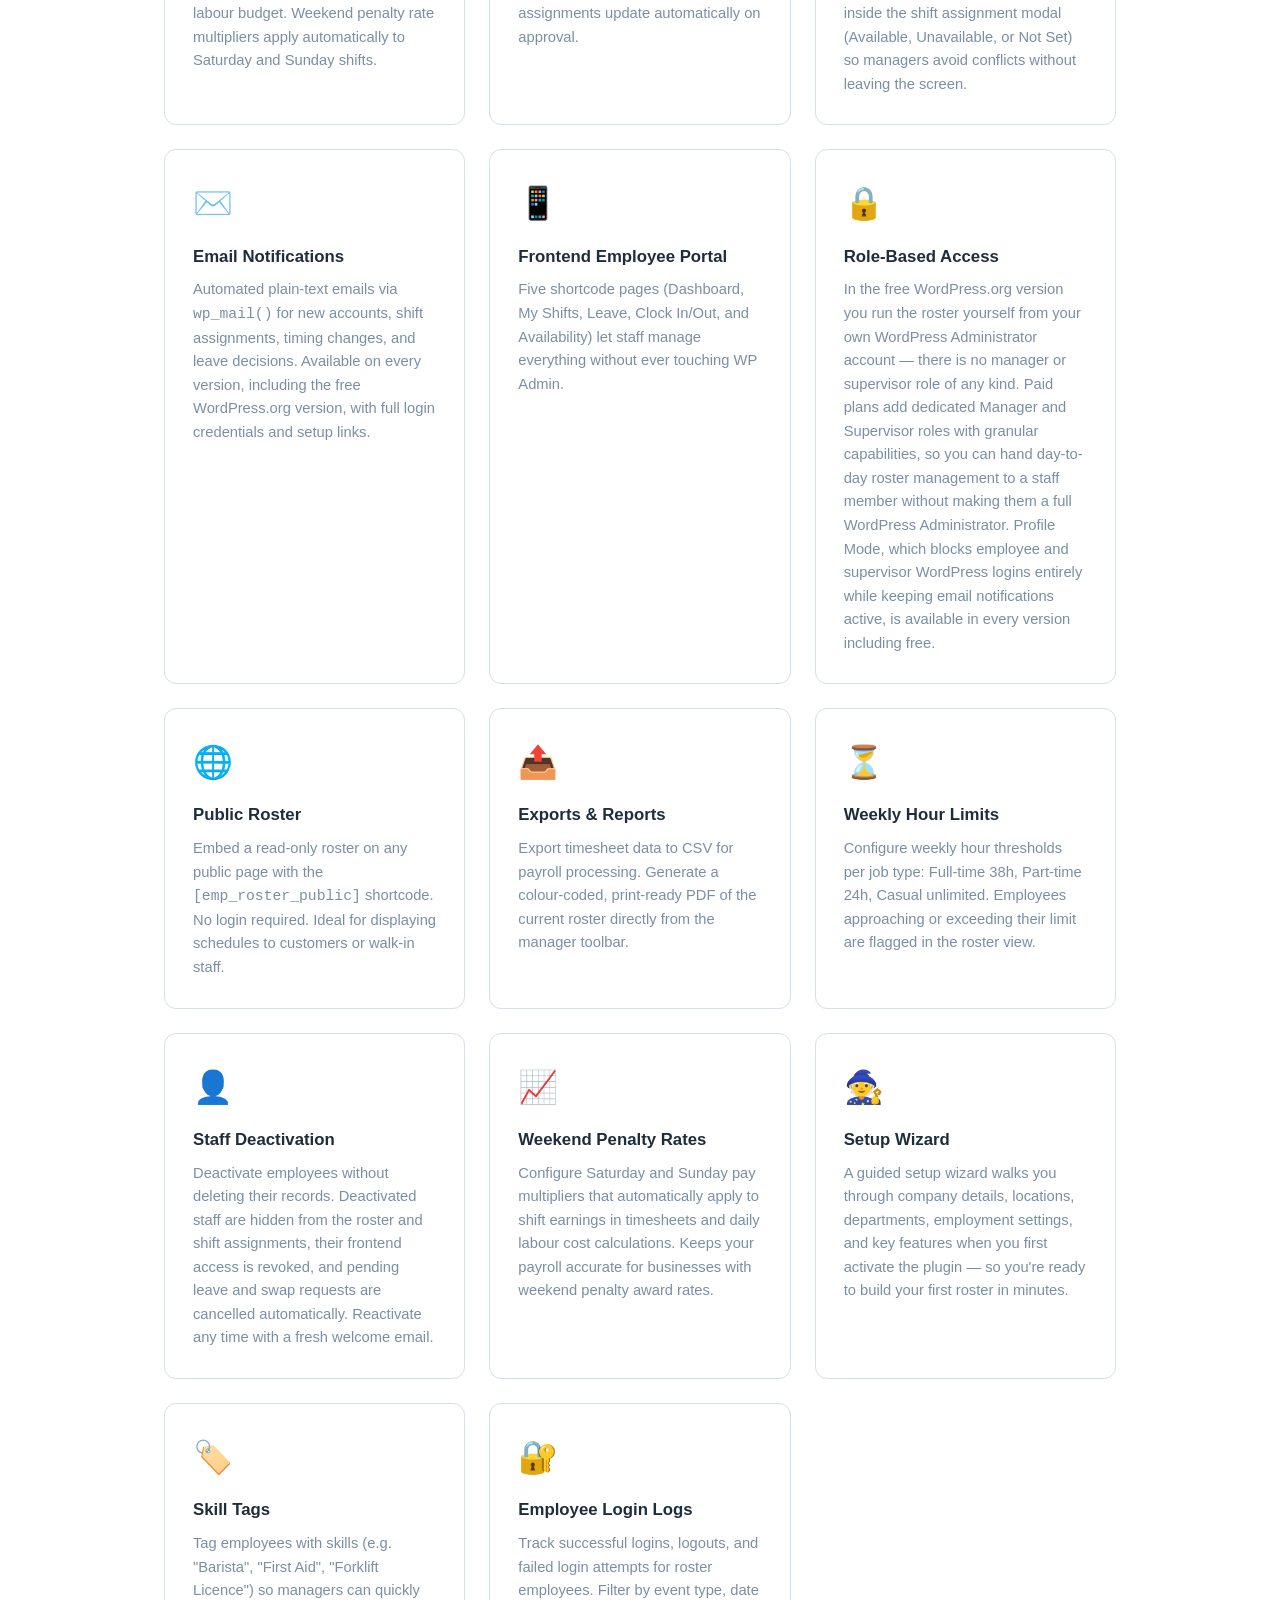
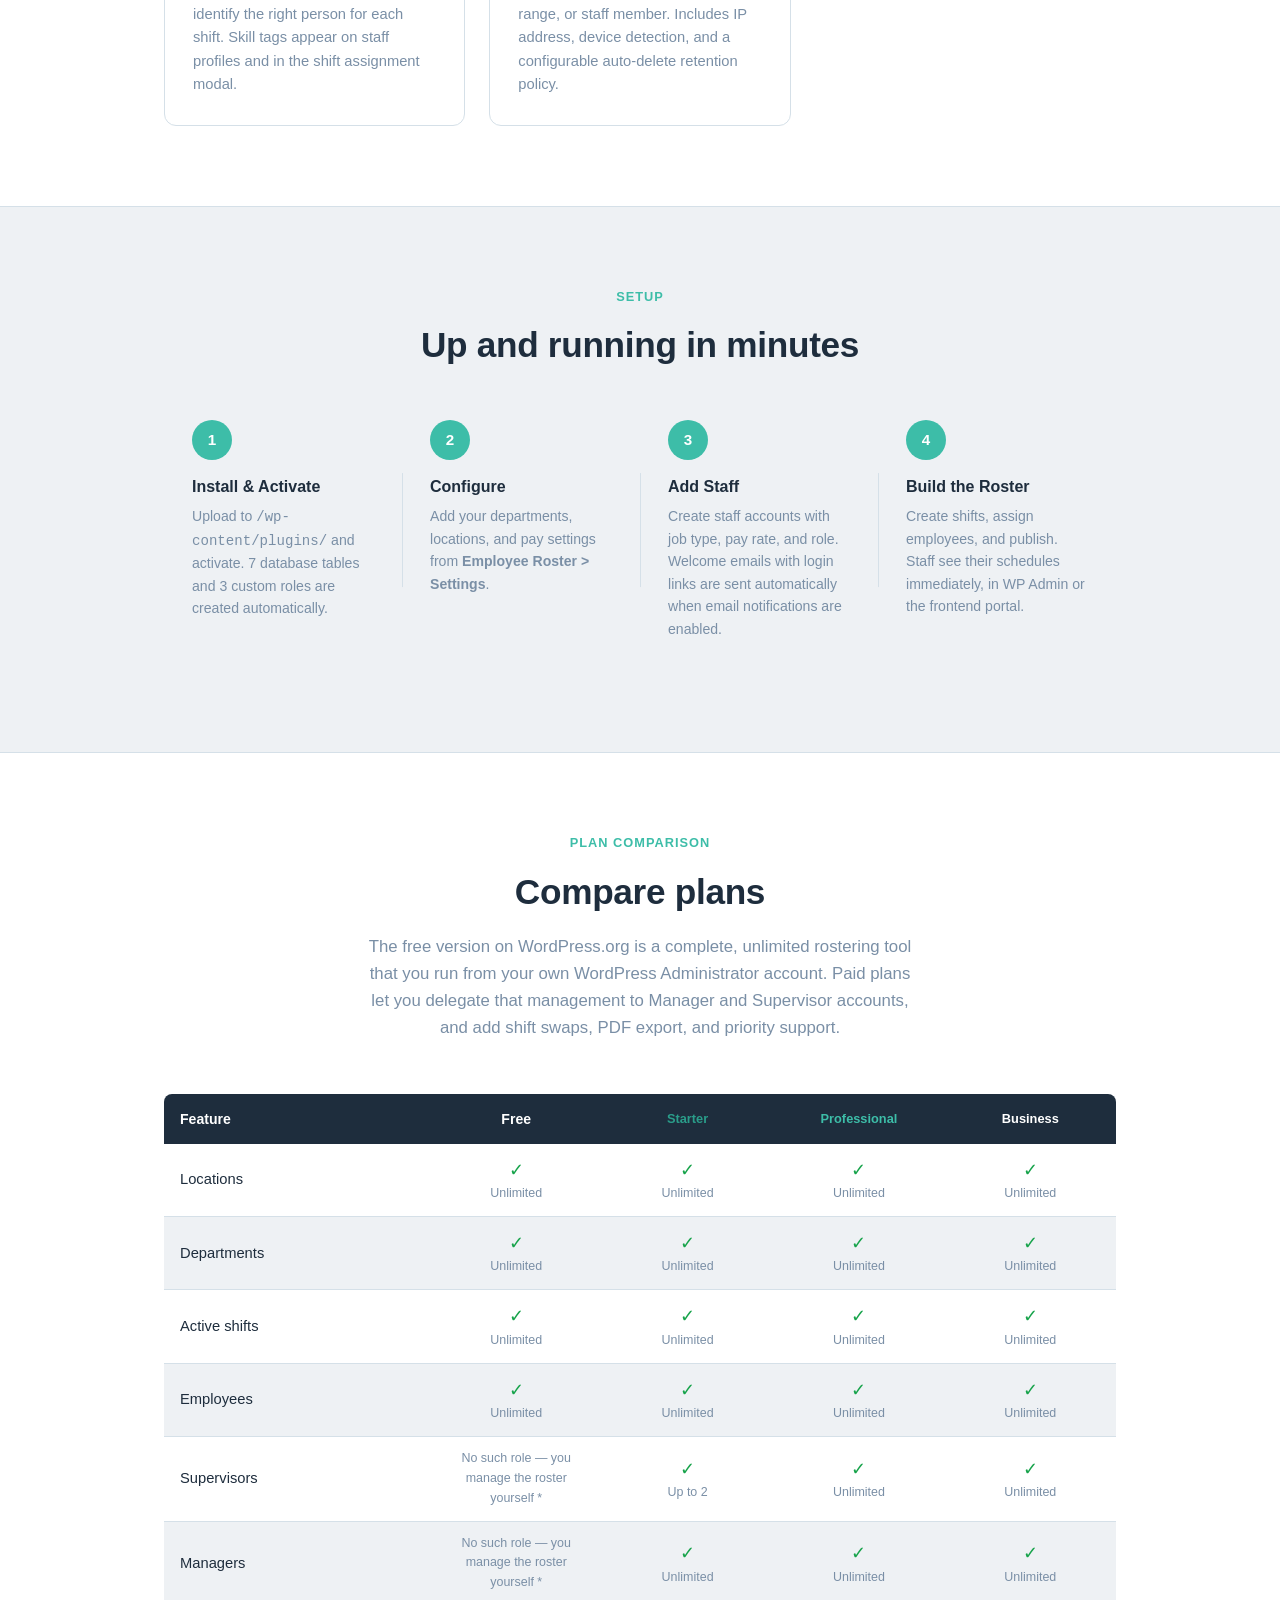
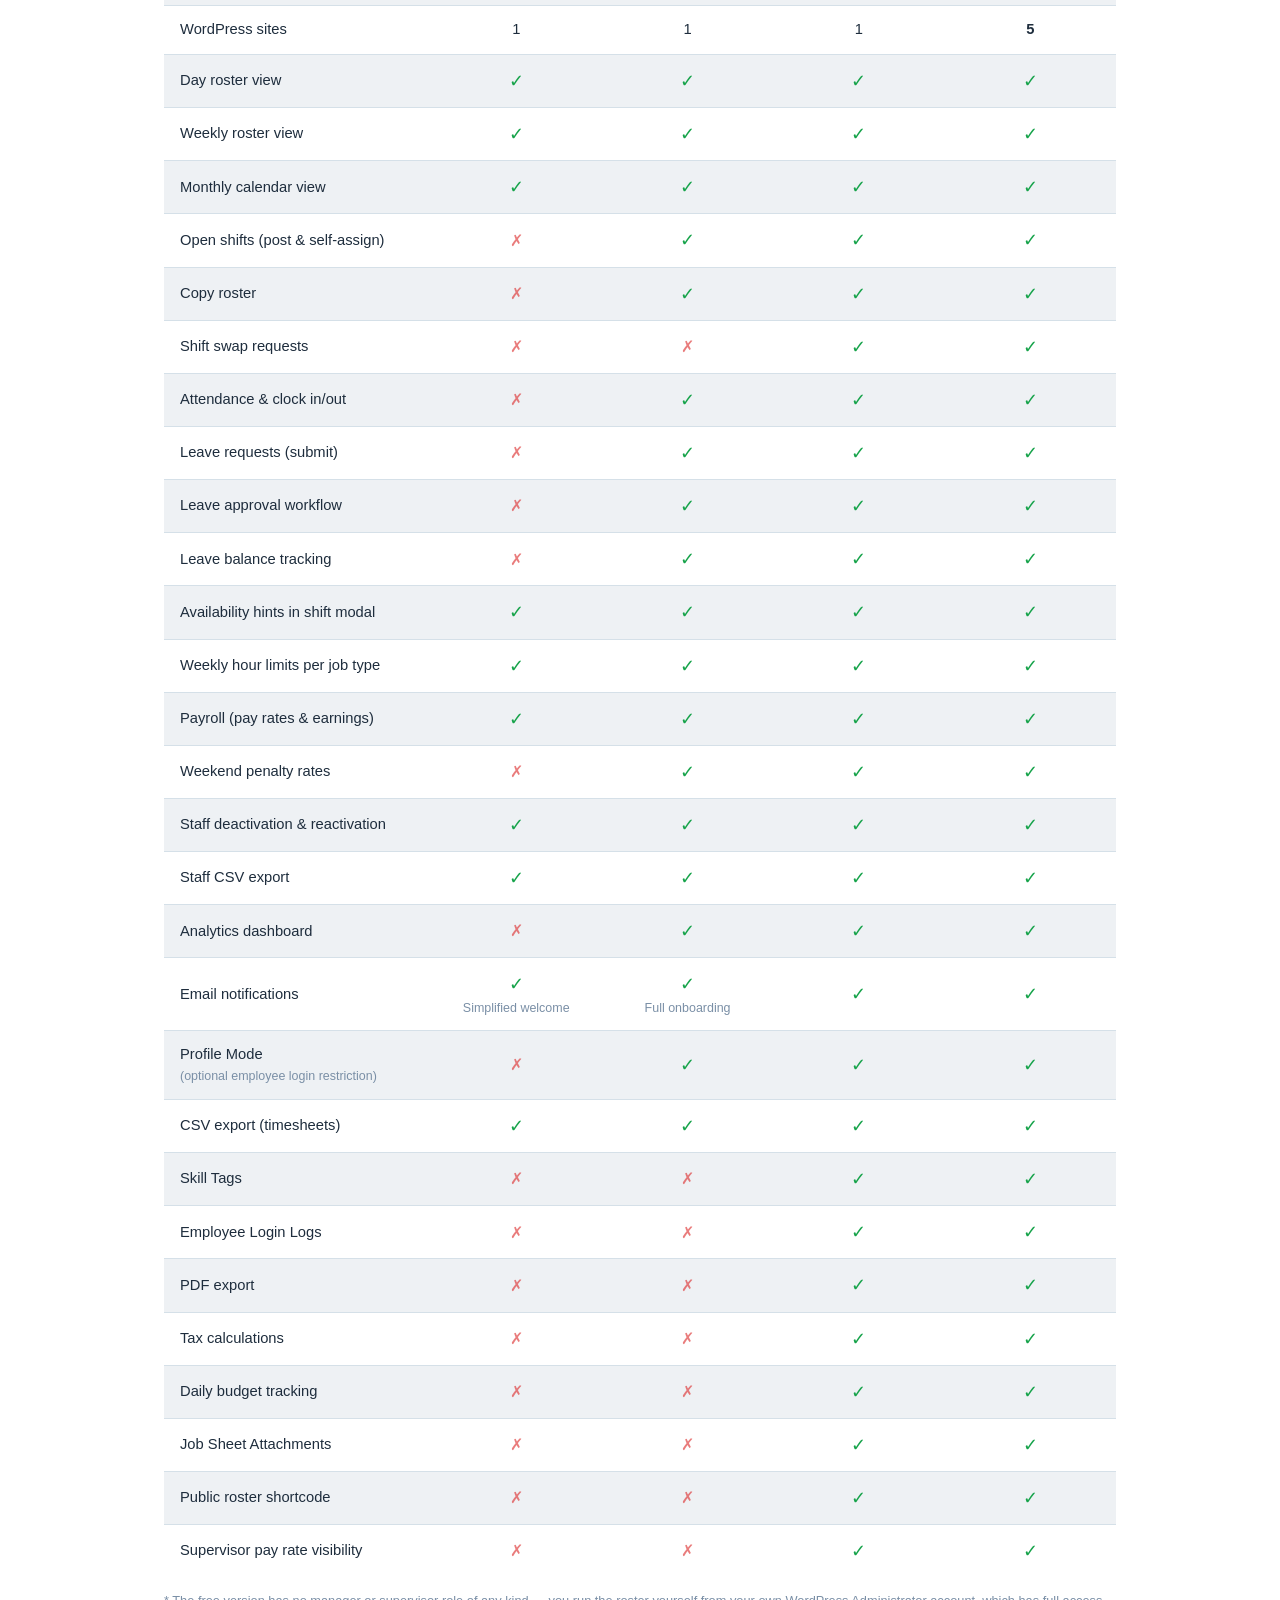
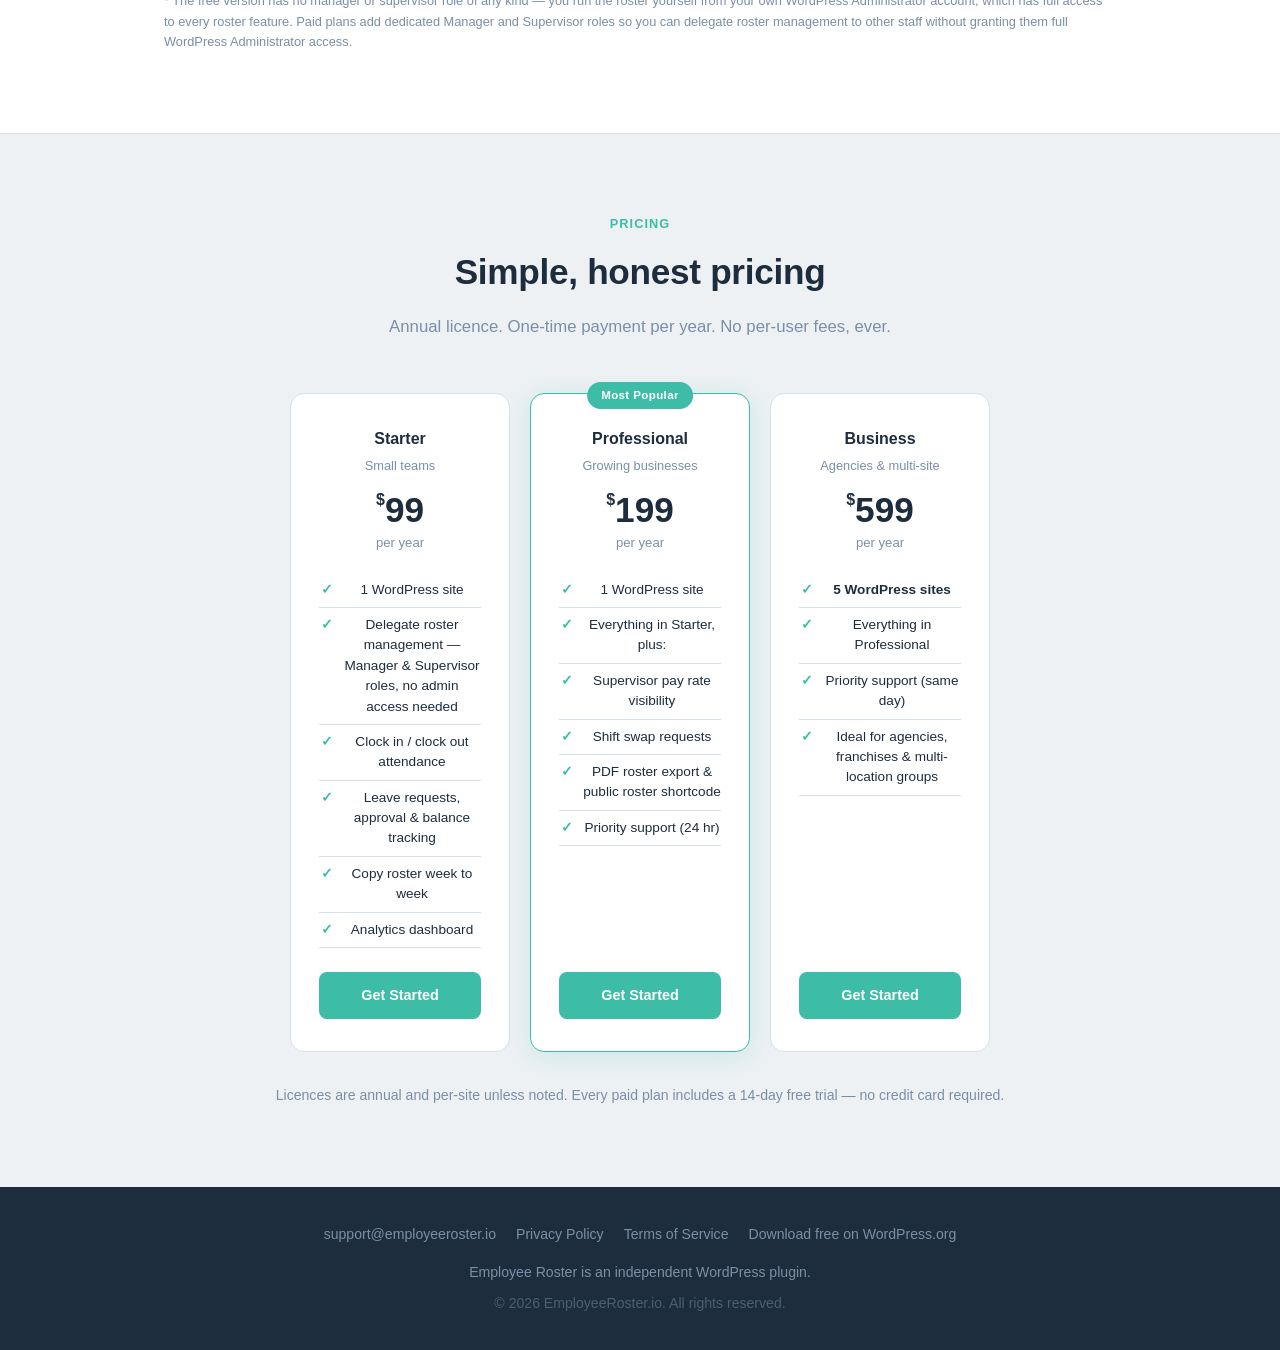
==== commit 3d4a0687: "Update index.html to reflect changes in feature availability for different plans. Adjusted superviso" ====
--- a/index.html
+++ b/index.html
@@ -490,7 +490,7 @@
           <tr>
             <td>Supervisors</td>
             <td><span class="cell-note">No such role — you manage the roster yourself *</span></td>
-            <td><span class="check">✓</span><span class="cell-note">Unlimited</span></td>
+            <td><span class="check">✓</span><span class="cell-note">Up to 2</span></td>
             <td><span class="check">✓</span><span class="cell-note">Unlimited</span></td>
             <td><span class="check">✓</span><span class="cell-note">Unlimited</span></td>
           </tr>
@@ -531,7 +531,7 @@
           </tr>
           <tr>
             <td>Open shifts (post &amp; self-assign)</td>
-            <td><span class="check">✓</span></td>
+            <td><span class="cross">✗</span></td>
             <td><span class="check">✓</span></td>
             <td><span class="check">✓</span></td>
             <td><span class="check">✓</span></td>
@@ -601,7 +601,7 @@
           </tr>
           <tr>
             <td>Weekend penalty rates</td>
-            <td><span class="check">✓</span></td>
+            <td><span class="cross">✗</span></td>
             <td><span class="check">✓</span></td>
             <td><span class="check">✓</span></td>
             <td><span class="check">✓</span></td>
@@ -629,14 +629,14 @@
           </tr>
           <tr>
             <td>Email notifications</td>
+            <td><span class="check">✓</span><span class="cell-note">Simplified welcome</span></td>
             <td><span class="check">✓</span><span class="cell-note">Full onboarding</span></td>
-            <td><span class="check">✓</span><span class="cell-note">Full onboarding</span></td>
             <td><span class="check">✓</span></td>
             <td><span class="check">✓</span></td>
           </tr>
           <tr>
             <td>Profile Mode <span class="cell-note">(optional employee login restriction)</span></td>
-            <td><span class="check">✓</span></td>
+            <td><span class="cross">✗</span></td>
             <td><span class="check">✓</span></td>
             <td><span class="check">✓</span></td>
             <td><span class="check">✓</span></td>
@@ -650,15 +650,15 @@
           </tr>
           <tr>
             <td>Skill Tags</td>
-            <td><span class="check">✓</span></td>
-            <td><span class="check">✓</span></td>
+            <td><span class="cross">✗</span></td>
+            <td><span class="cross">✗</span></td>
             <td><span class="check">✓</span></td>
             <td><span class="check">✓</span></td>
           </tr>
           <tr>
             <td>Employee Login Logs</td>
-            <td><span class="check">✓</span></td>
-            <td><span class="check">✓</span></td>
+            <td><span class="cross">✗</span></td>
+            <td><span class="cross">✗</span></td>
             <td><span class="check">✓</span></td>
             <td><span class="check">✓</span></td>
           </tr>
@@ -671,22 +671,22 @@
           </tr>
           <tr>
             <td>Tax calculations</td>
-            <td><span class="check">✓</span></td>
-            <td><span class="check">✓</span></td>
+            <td><span class="cross">✗</span></td>
+            <td><span class="cross">✗</span></td>
             <td><span class="check">✓</span></td>
             <td><span class="check">✓</span></td>
           </tr>
           <tr>
             <td>Daily budget tracking</td>
-            <td><span class="check">✓</span></td>
-            <td><span class="check">✓</span></td>
+            <td><span class="cross">✗</span></td>
+            <td><span class="cross">✗</span></td>
             <td><span class="check">✓</span></td>
             <td><span class="check">✓</span></td>
           </tr>
           <tr>
             <td>Job Sheet Attachments</td>
-            <td><span class="check">✓</span></td>
-            <td><span class="check">✓</span></td>
+            <td><span class="cross">✗</span></td>
+            <td><span class="cross">✗</span></td>
             <td><span class="check">✓</span></td>
             <td><span class="check">✓</span></td>
           </tr>
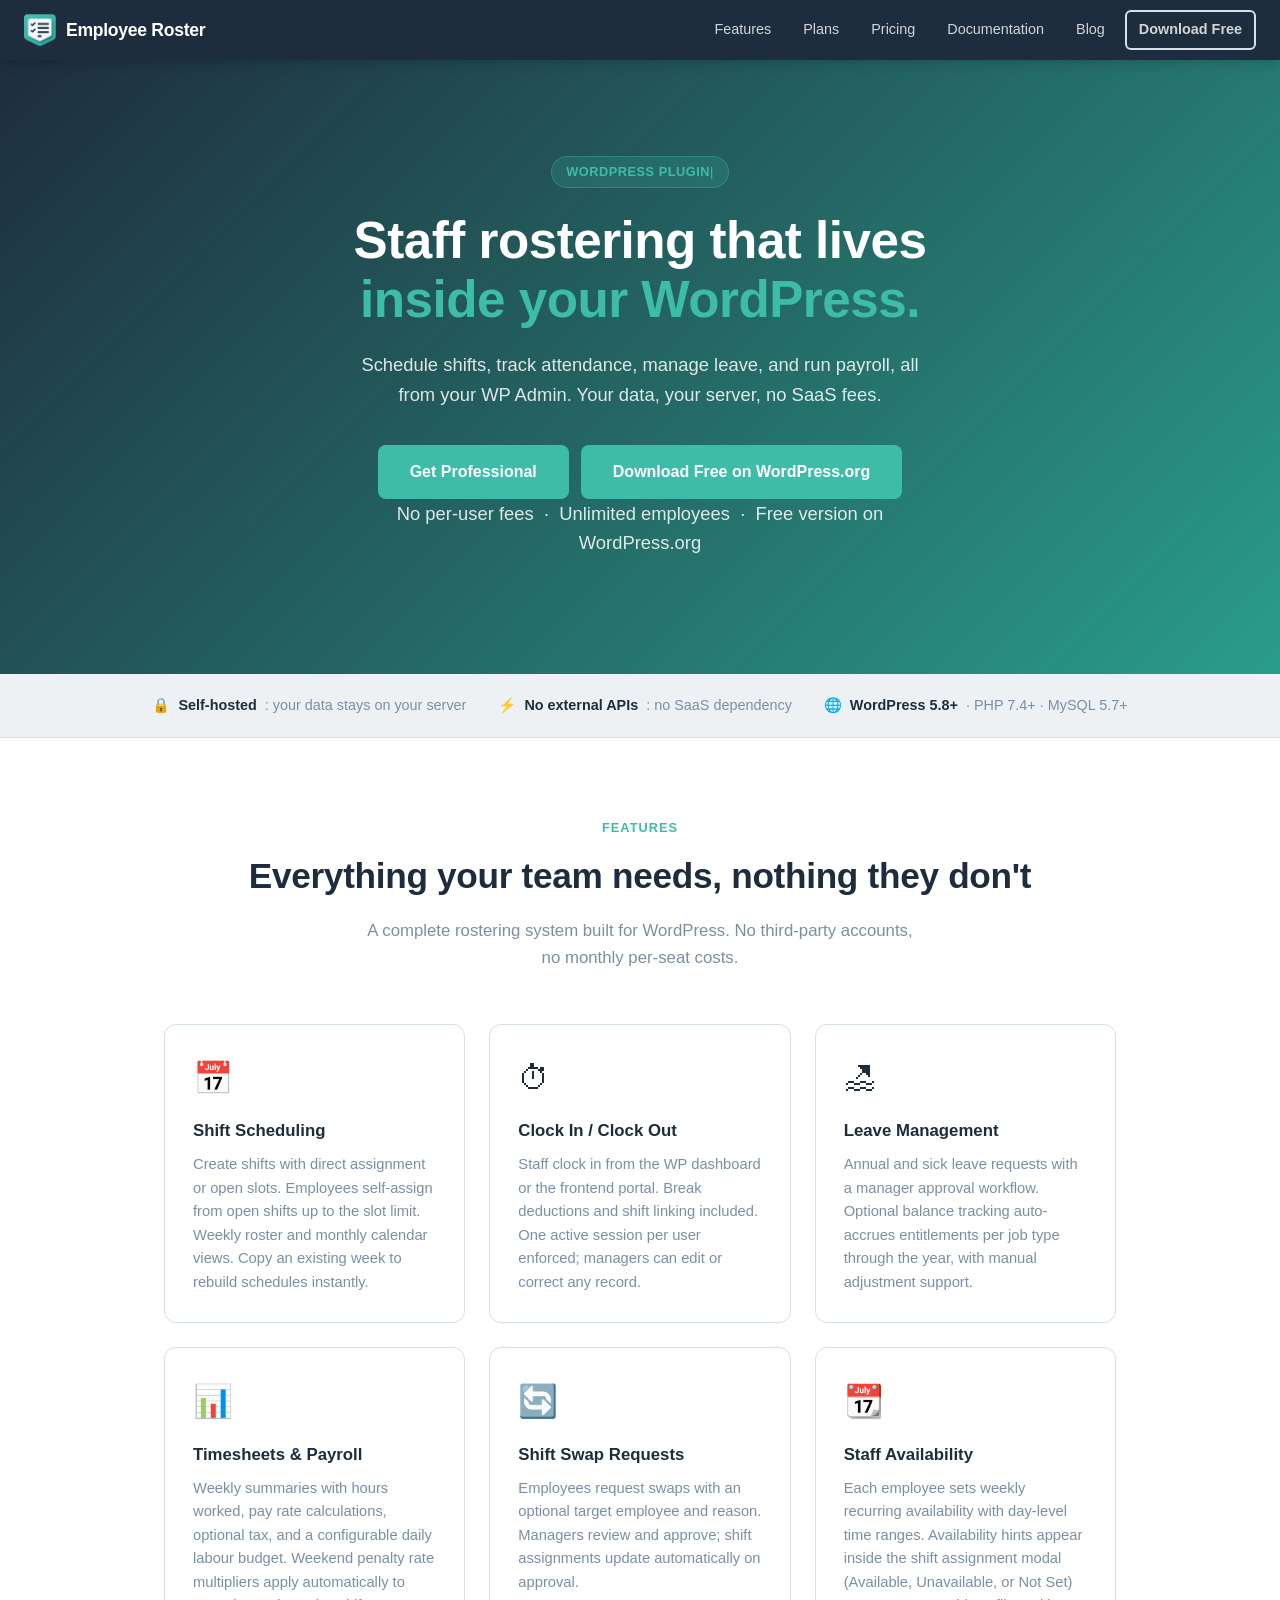
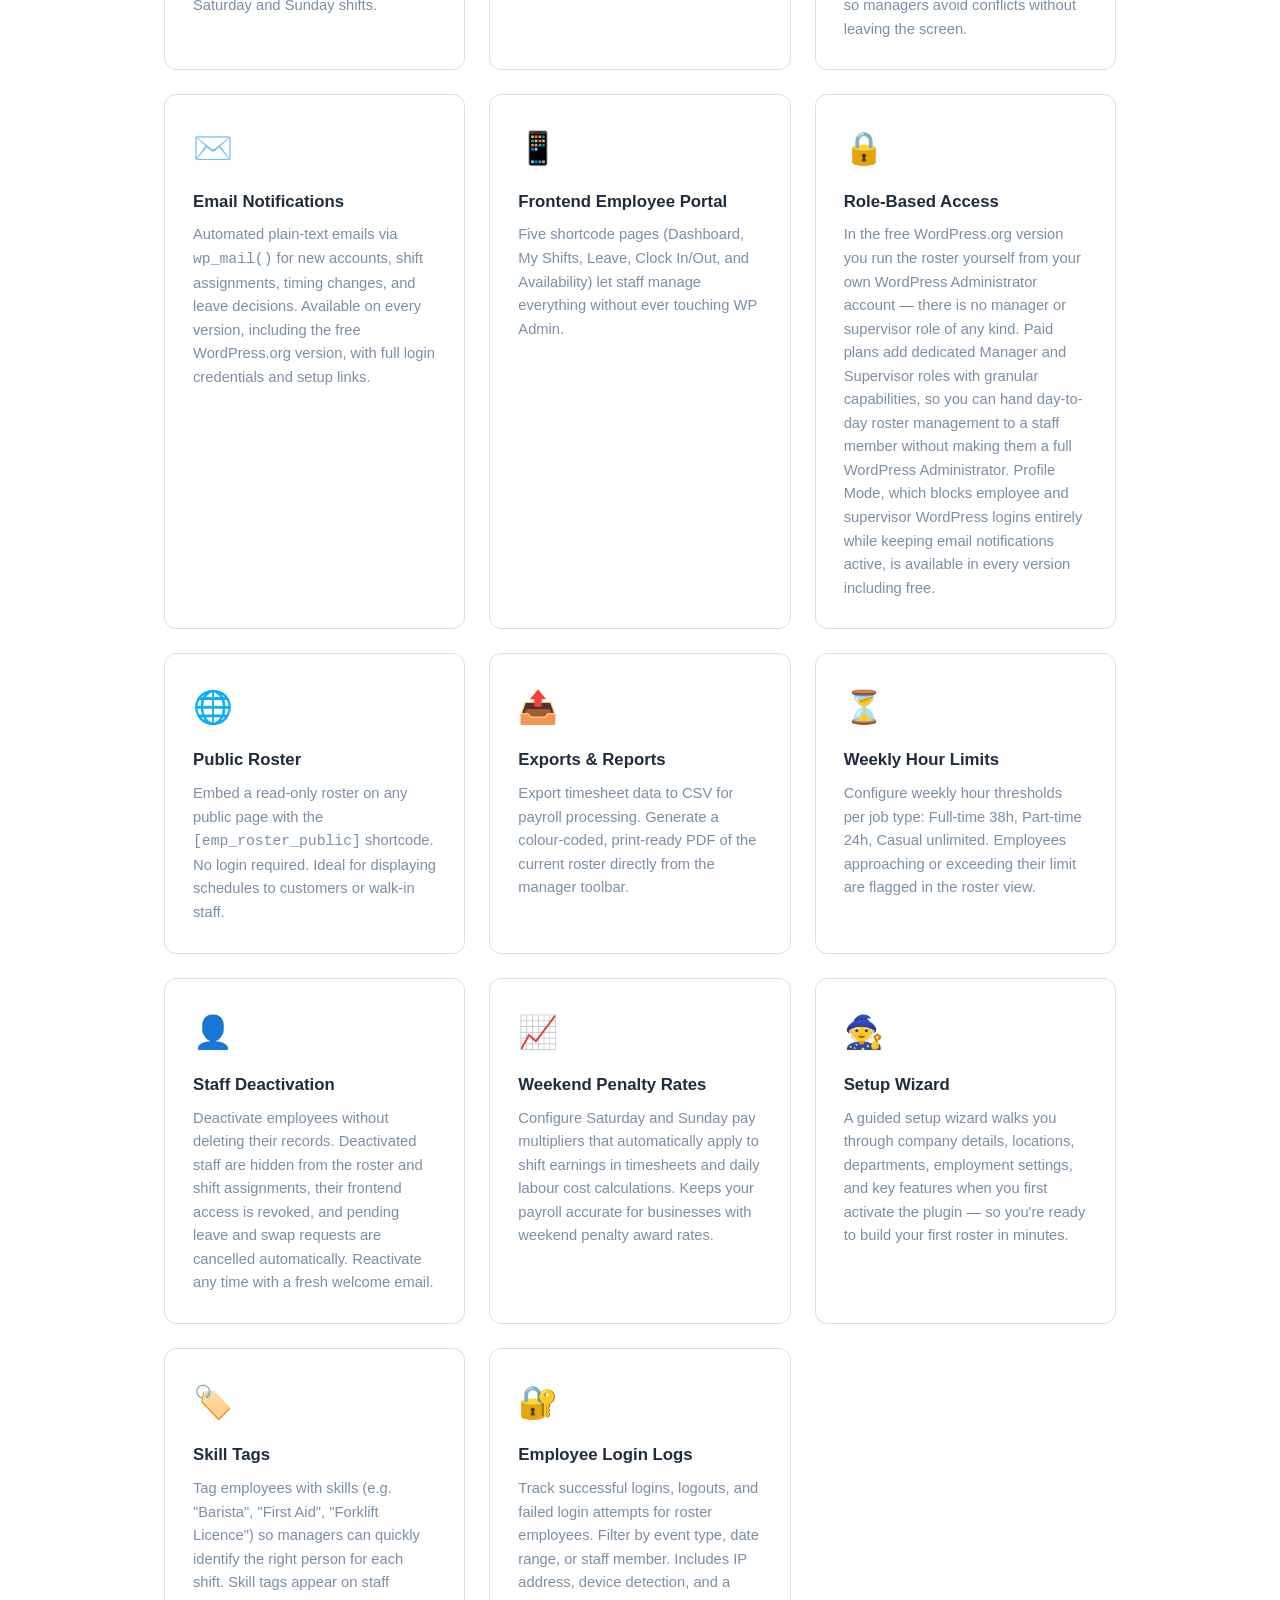
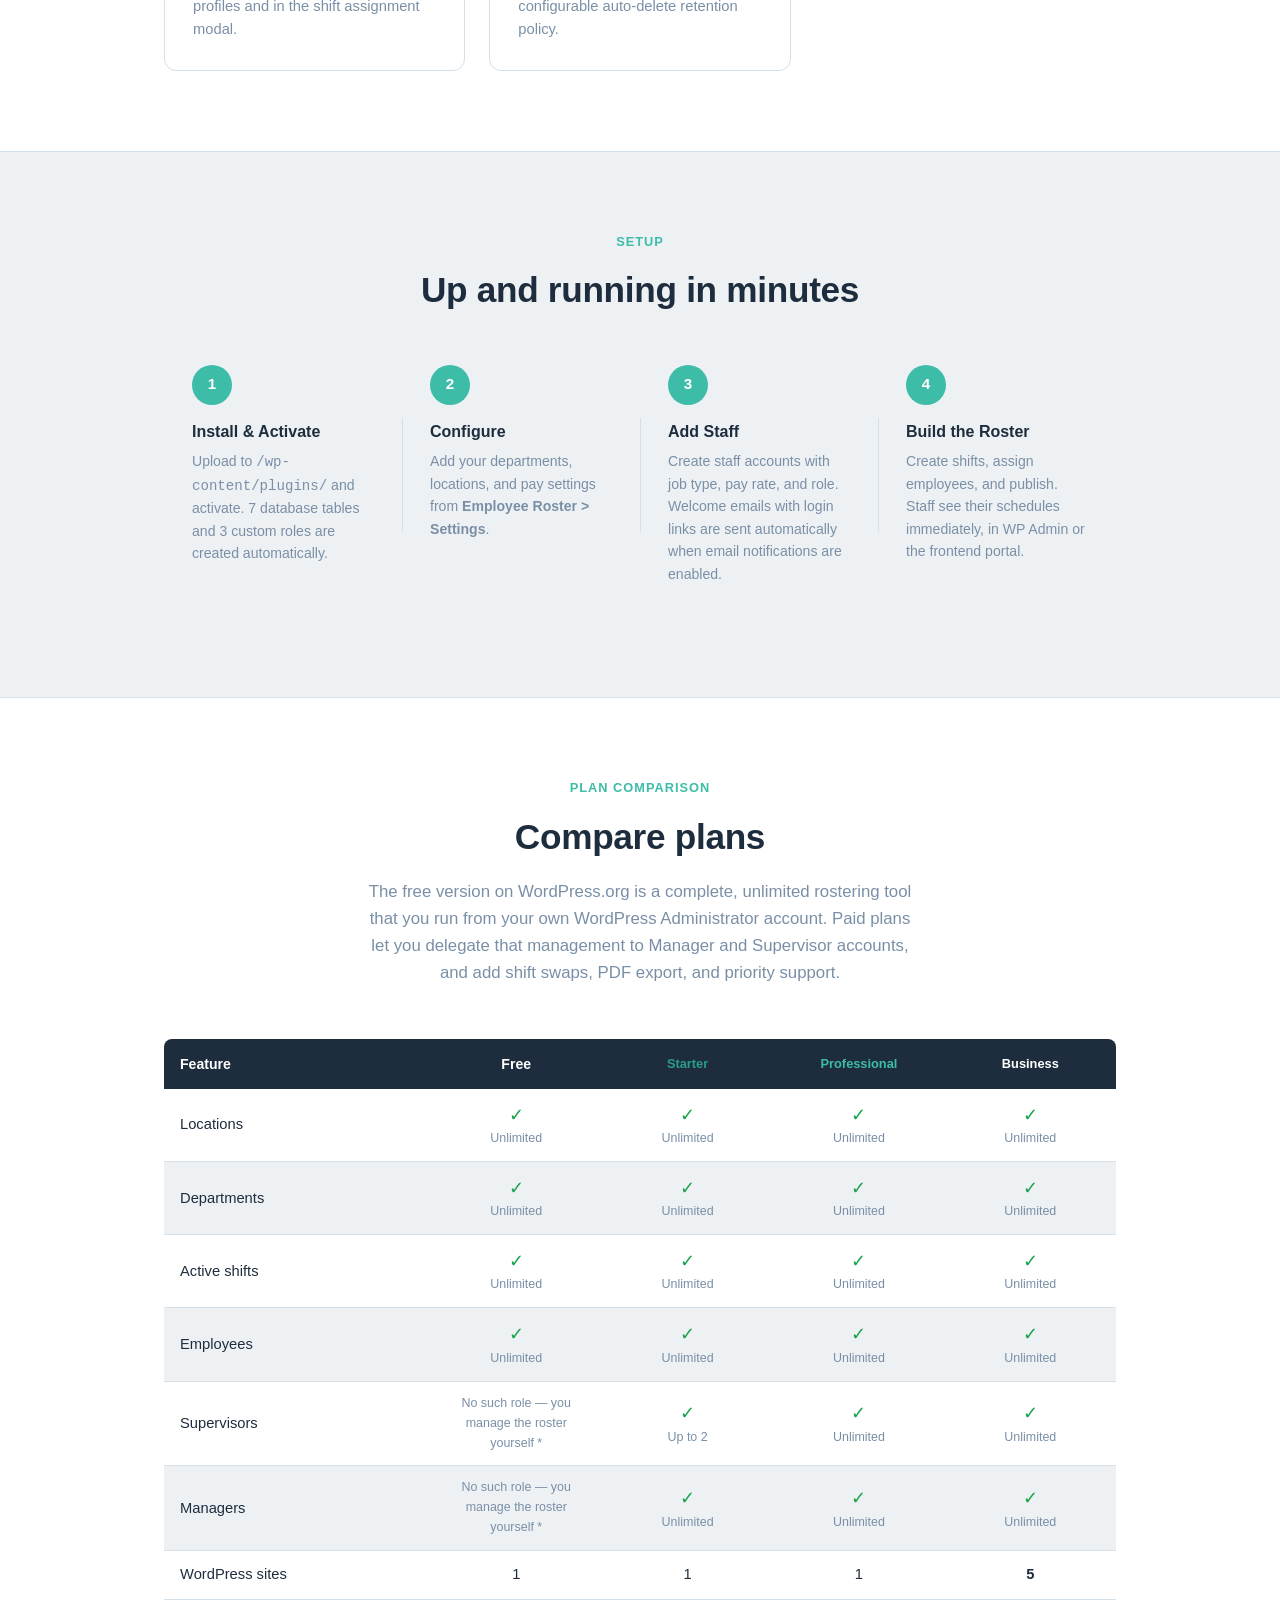
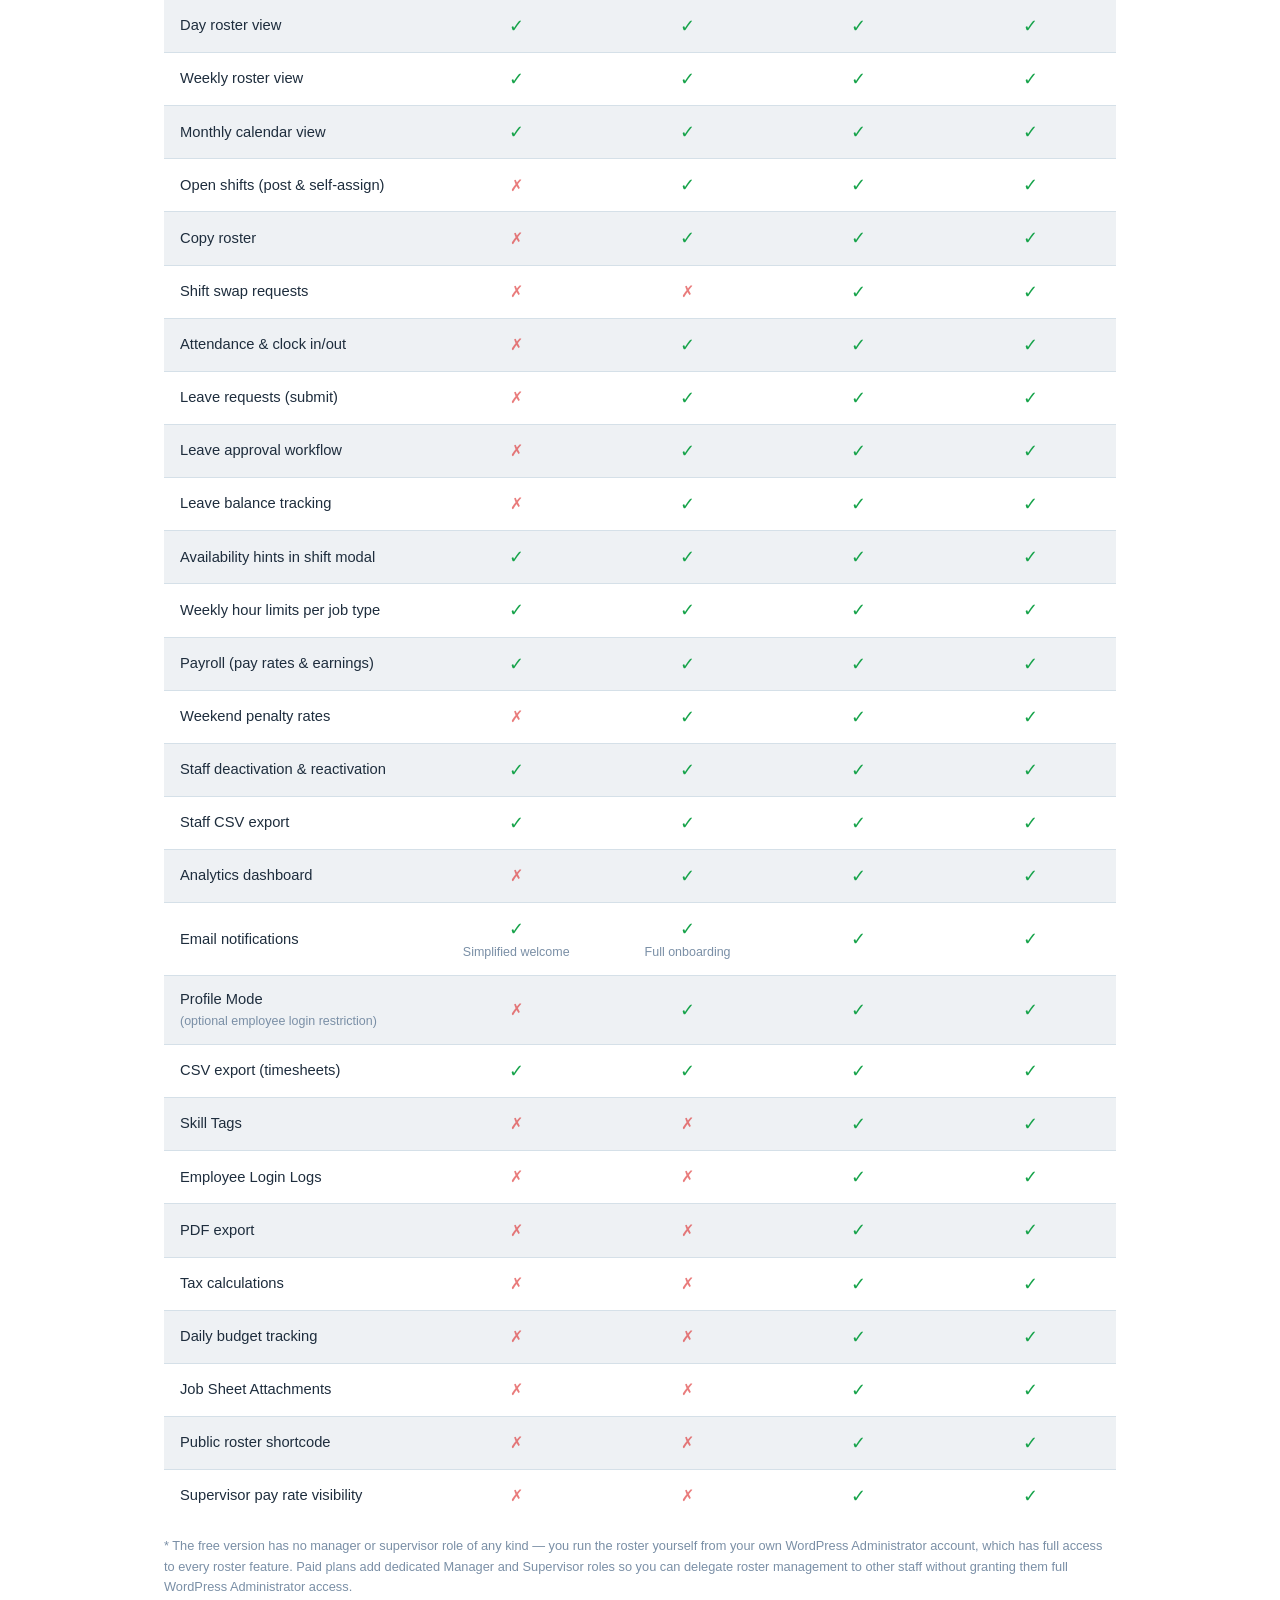
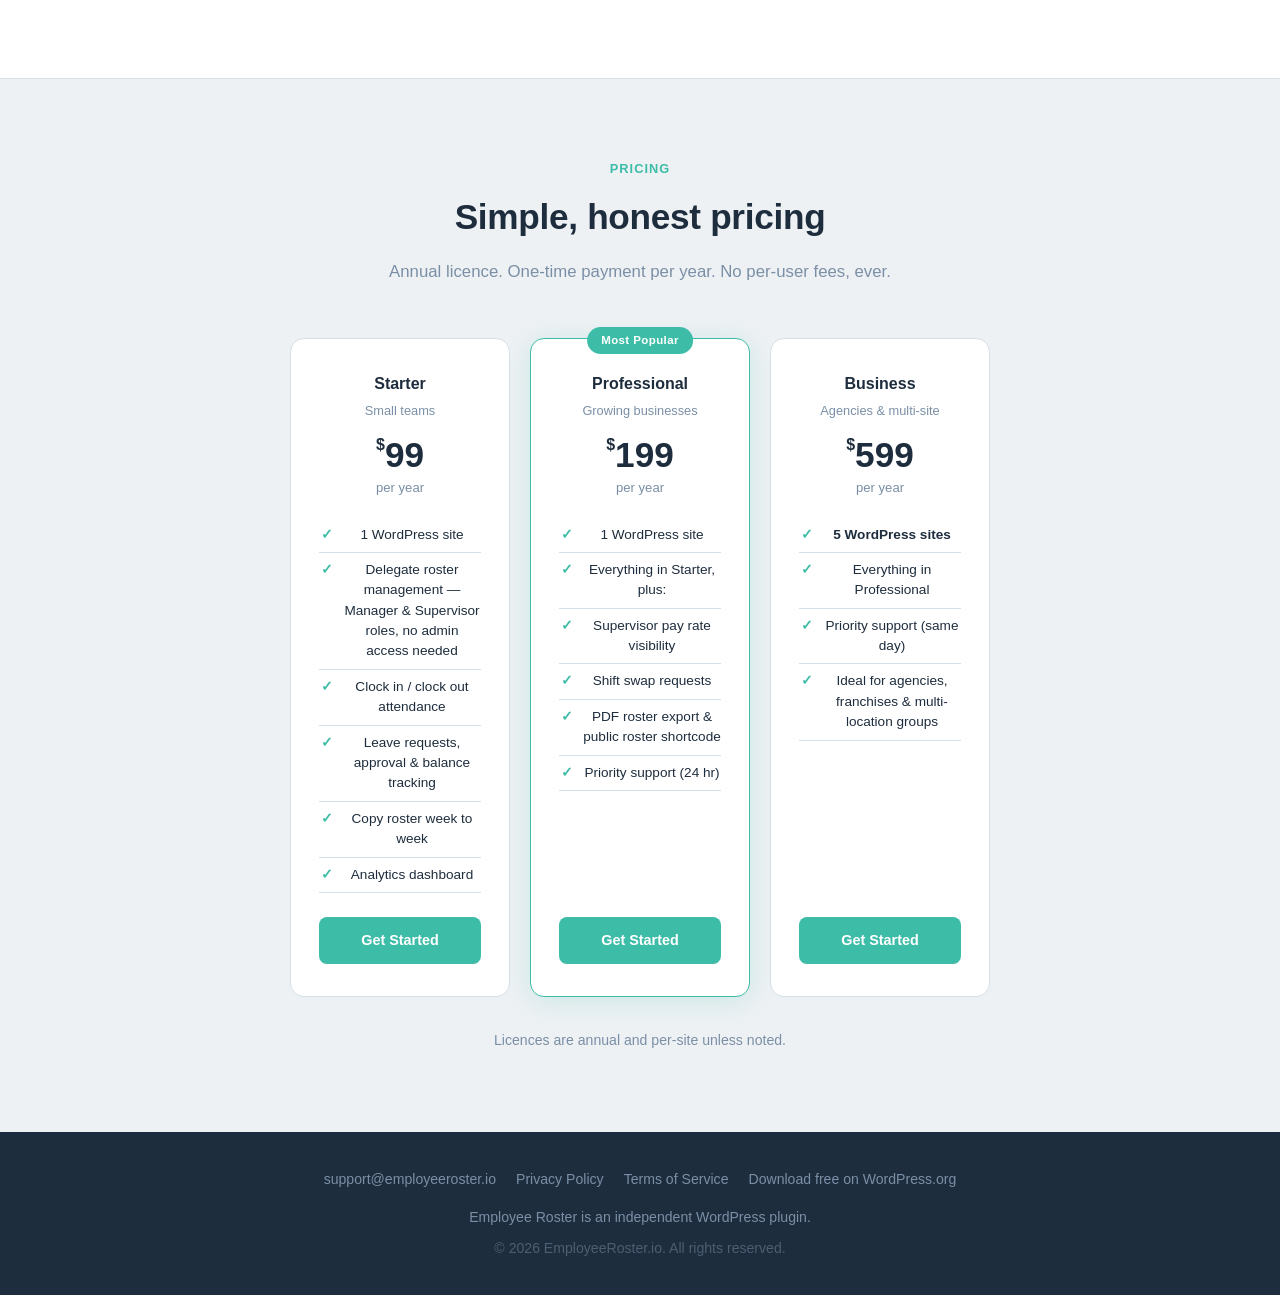
==== commit df99c492: "Update documentation to remove references to the 14-day free trial across multiple files, clarifying" ====
--- a/index.html
+++ b/index.html
@@ -295,10 +295,10 @@
   <h1>Staff rostering that lives<br><span>inside your WordPress.</span></h1>
   <p>Schedule shifts, track attendance, manage leave, and run payroll, all from your WP Admin. Your data, your server, no SaaS fees.</p>
   <div class="hero-btns">
-    <a href="https://checkout.freemius.com/plugin/28057/plan/46316/?trial=free" class="btn-primary">Start free Professional trial</a>
+    <a href="https://checkout.freemius.com/plugin/28057/plan/46316/" class="btn-primary">Get Professional</a>
     <a href="https://wordpress.org/plugins/employee-roster/" class="btn-primary">Download Free on WordPress.org</a>
   </div>
-  <p class="hero-sub">No per-user fees &nbsp;·&nbsp; Unlimited employees &nbsp;·&nbsp; 14-day free trial on paid plans</p>
+  <p class="hero-sub">No per-user fees &nbsp;·&nbsp; Unlimited employees &nbsp;·&nbsp; Free version on WordPress.org</p>
 </div>
 
 <!-- TRUST BAR -->
@@ -306,7 +306,6 @@
   <div class="trust-item">🔒 <strong>Self-hosted</strong>: your data stays on your server</div>
   <div class="trust-item">⚡ <strong>No external APIs</strong>: no SaaS dependency</div>
   <div class="trust-item">🌐 <strong>WordPress 5.8+</strong> · PHP 7.4+ · MySQL 5.7+</div>
-  <div class="trust-item">💳 <strong>14-day free trial</strong> · No card required</div>
 </div>
 
 <!-- FEATURES -->
@@ -767,7 +766,7 @@
       </div>
 
     </div>
-    <p class="pricing-guarantee">Licences are annual and per-site unless noted. Every paid plan includes a 14-day free trial — no credit card required.</p>
+    <p class="pricing-guarantee">Licences are annual and per-site unless noted.</p>
 
   </div>
 </div>
@@ -812,7 +811,7 @@
   var heroBtns = document.querySelectorAll('.hero-btns a');
   if (heroBtns[0]) {
     heroBtns[0].addEventListener('click', function () {
-      gtag('event', 'cta_click', { button_label: 'start_free_trial', location: 'hero' });
+      gtag('event', 'cta_click', { button_label: 'get_professional', location: 'hero' });
     });
   }
   if (heroBtns[1]) {
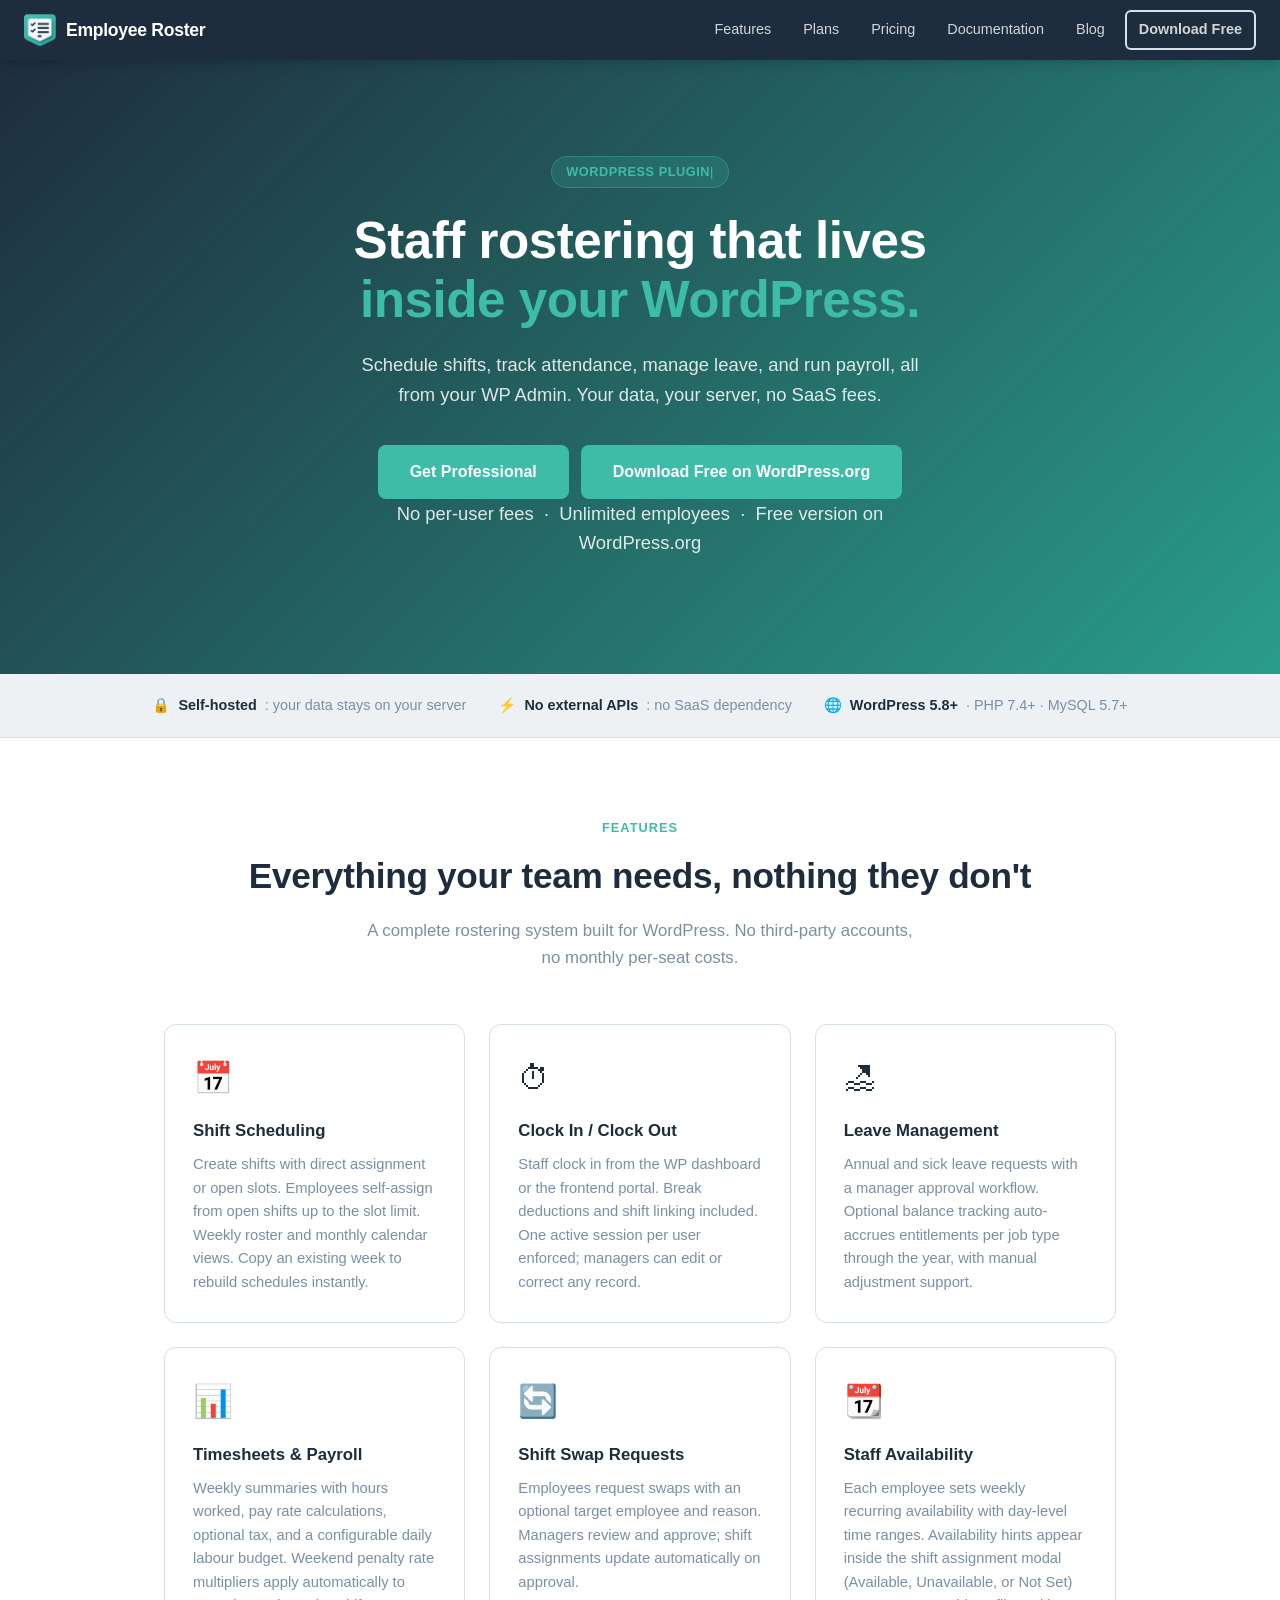
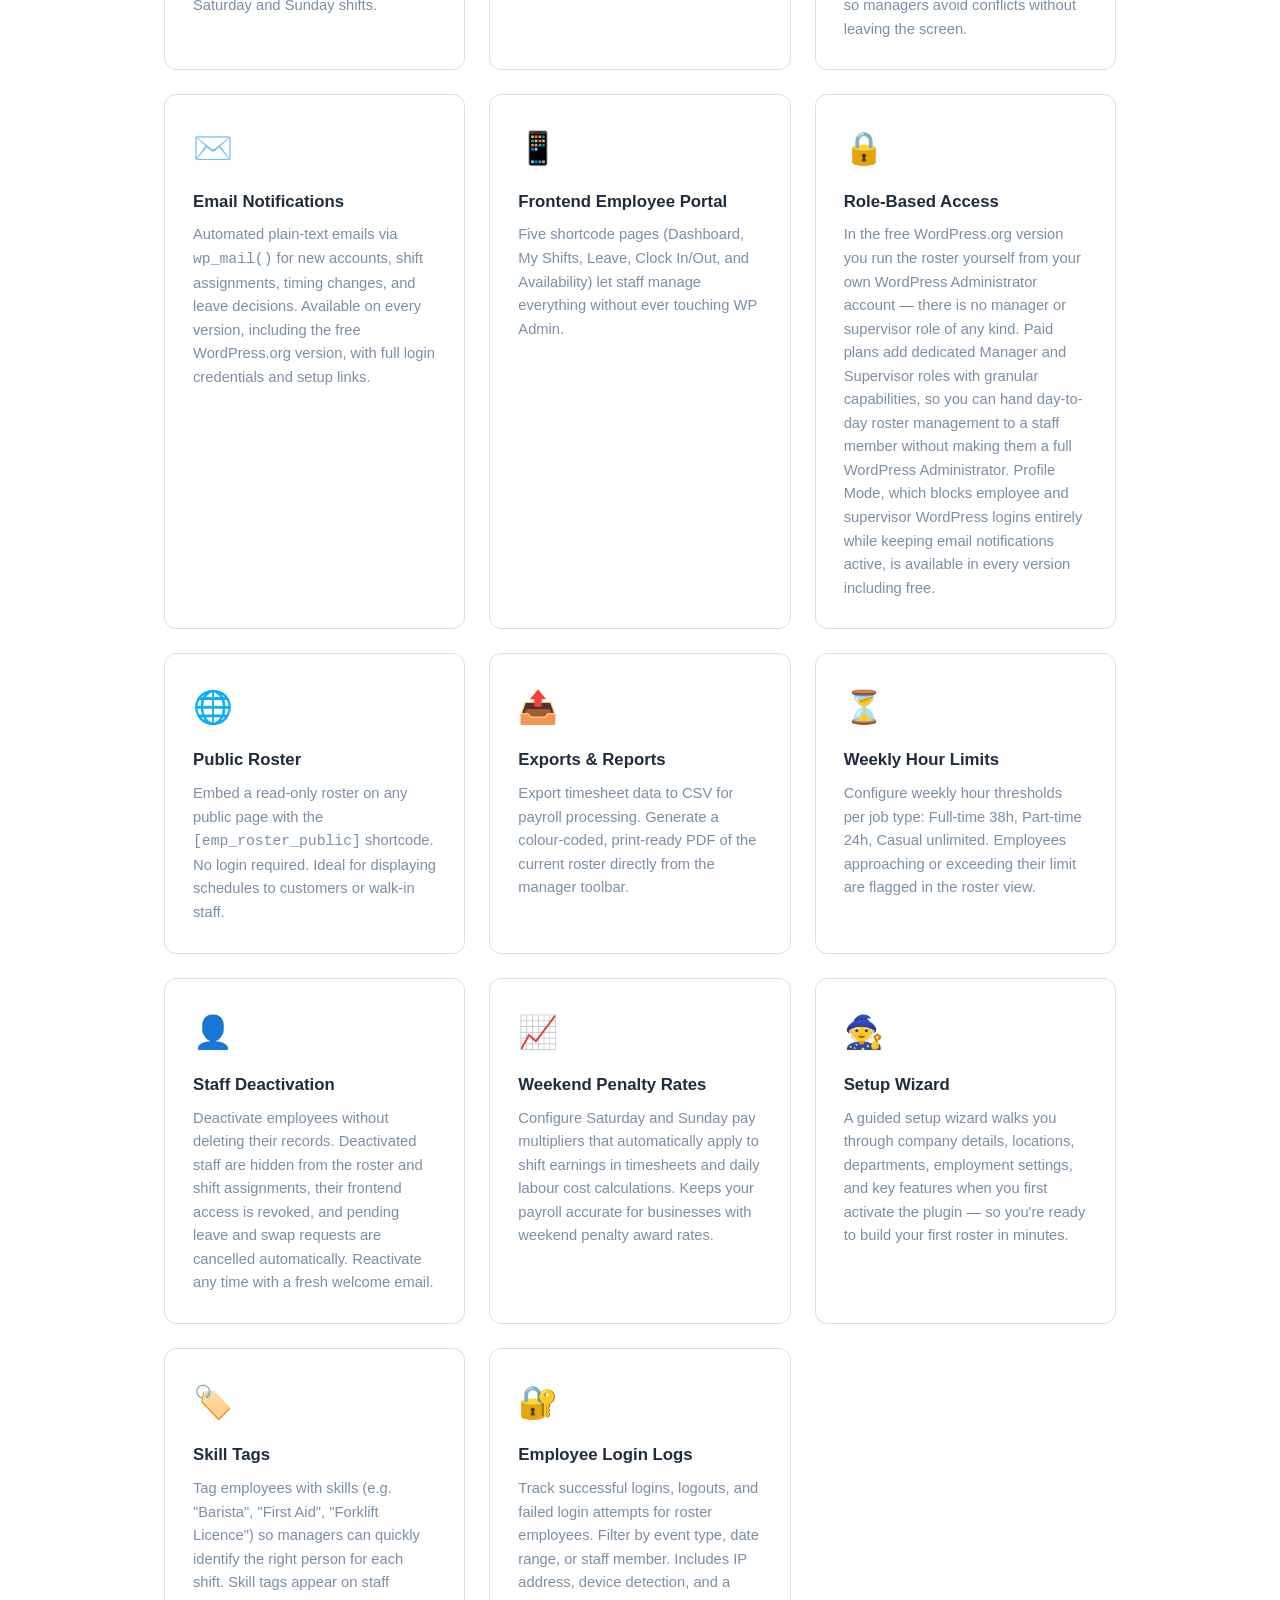
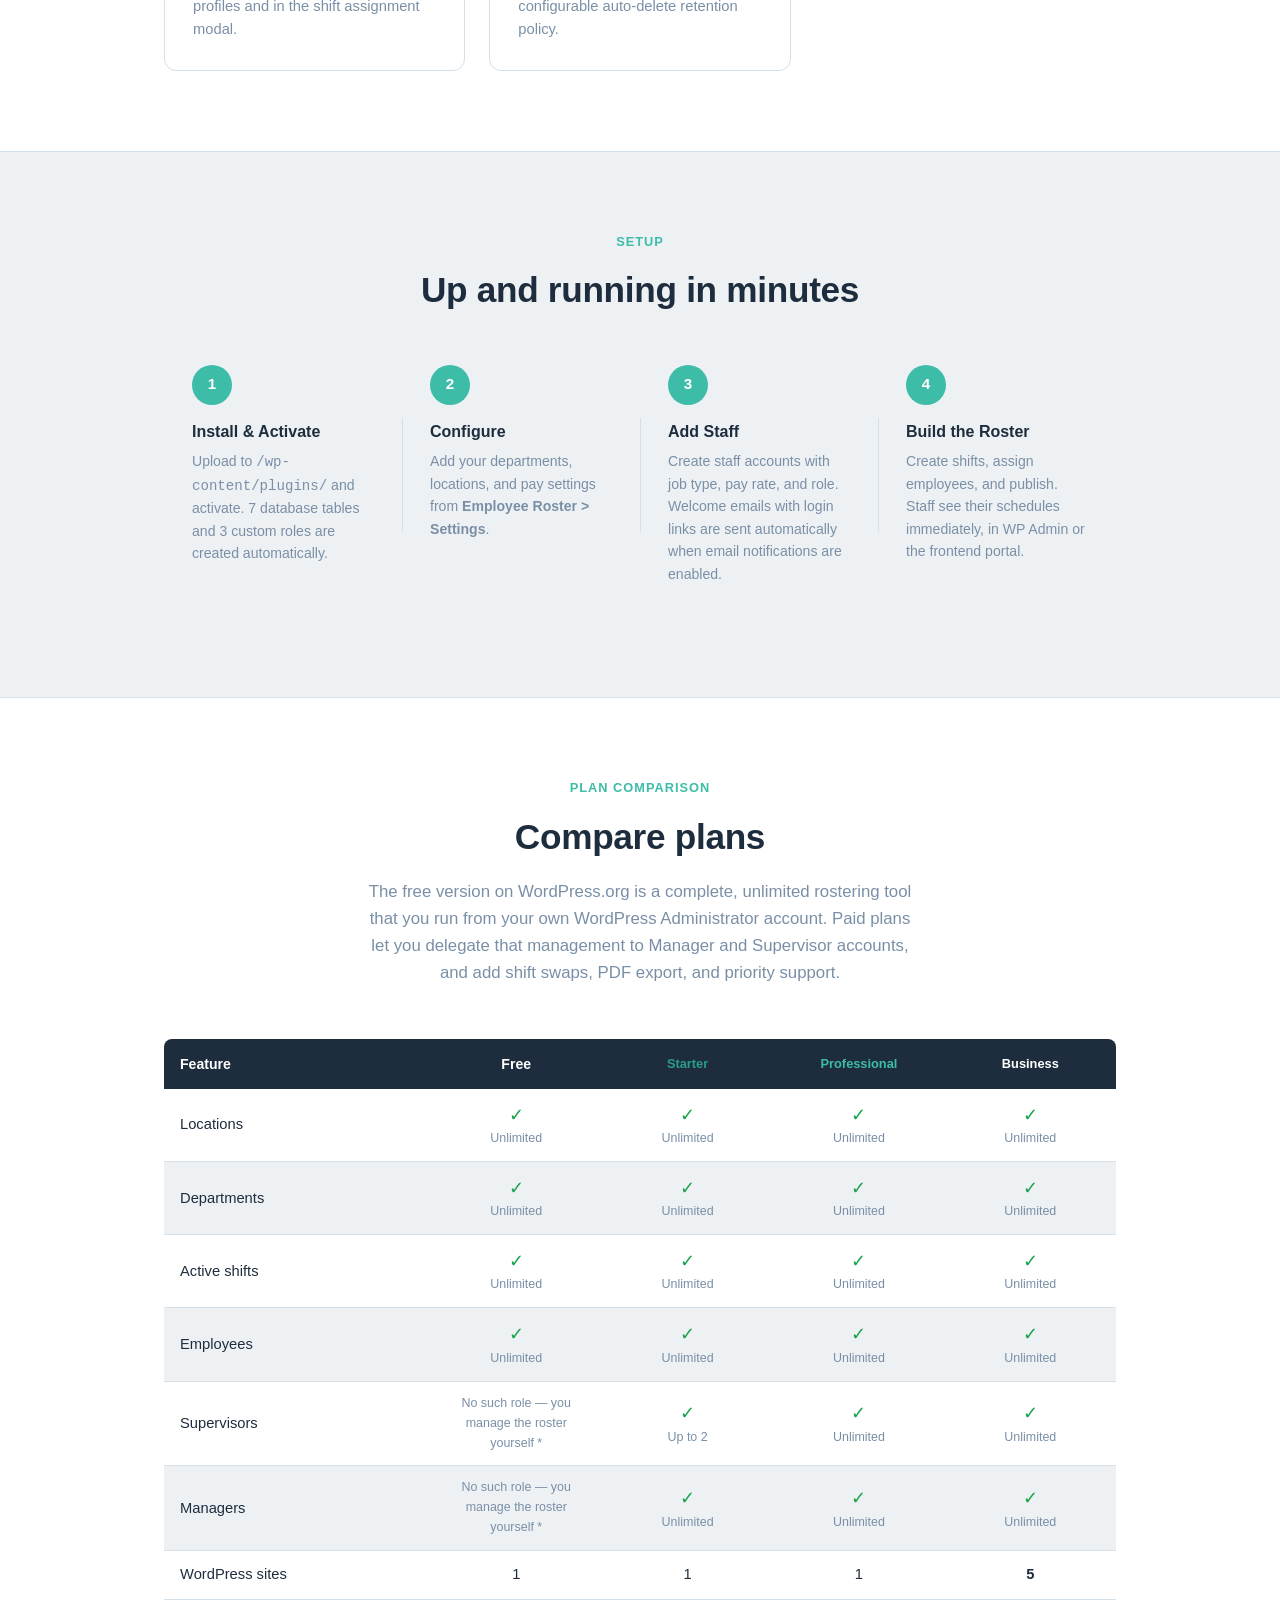
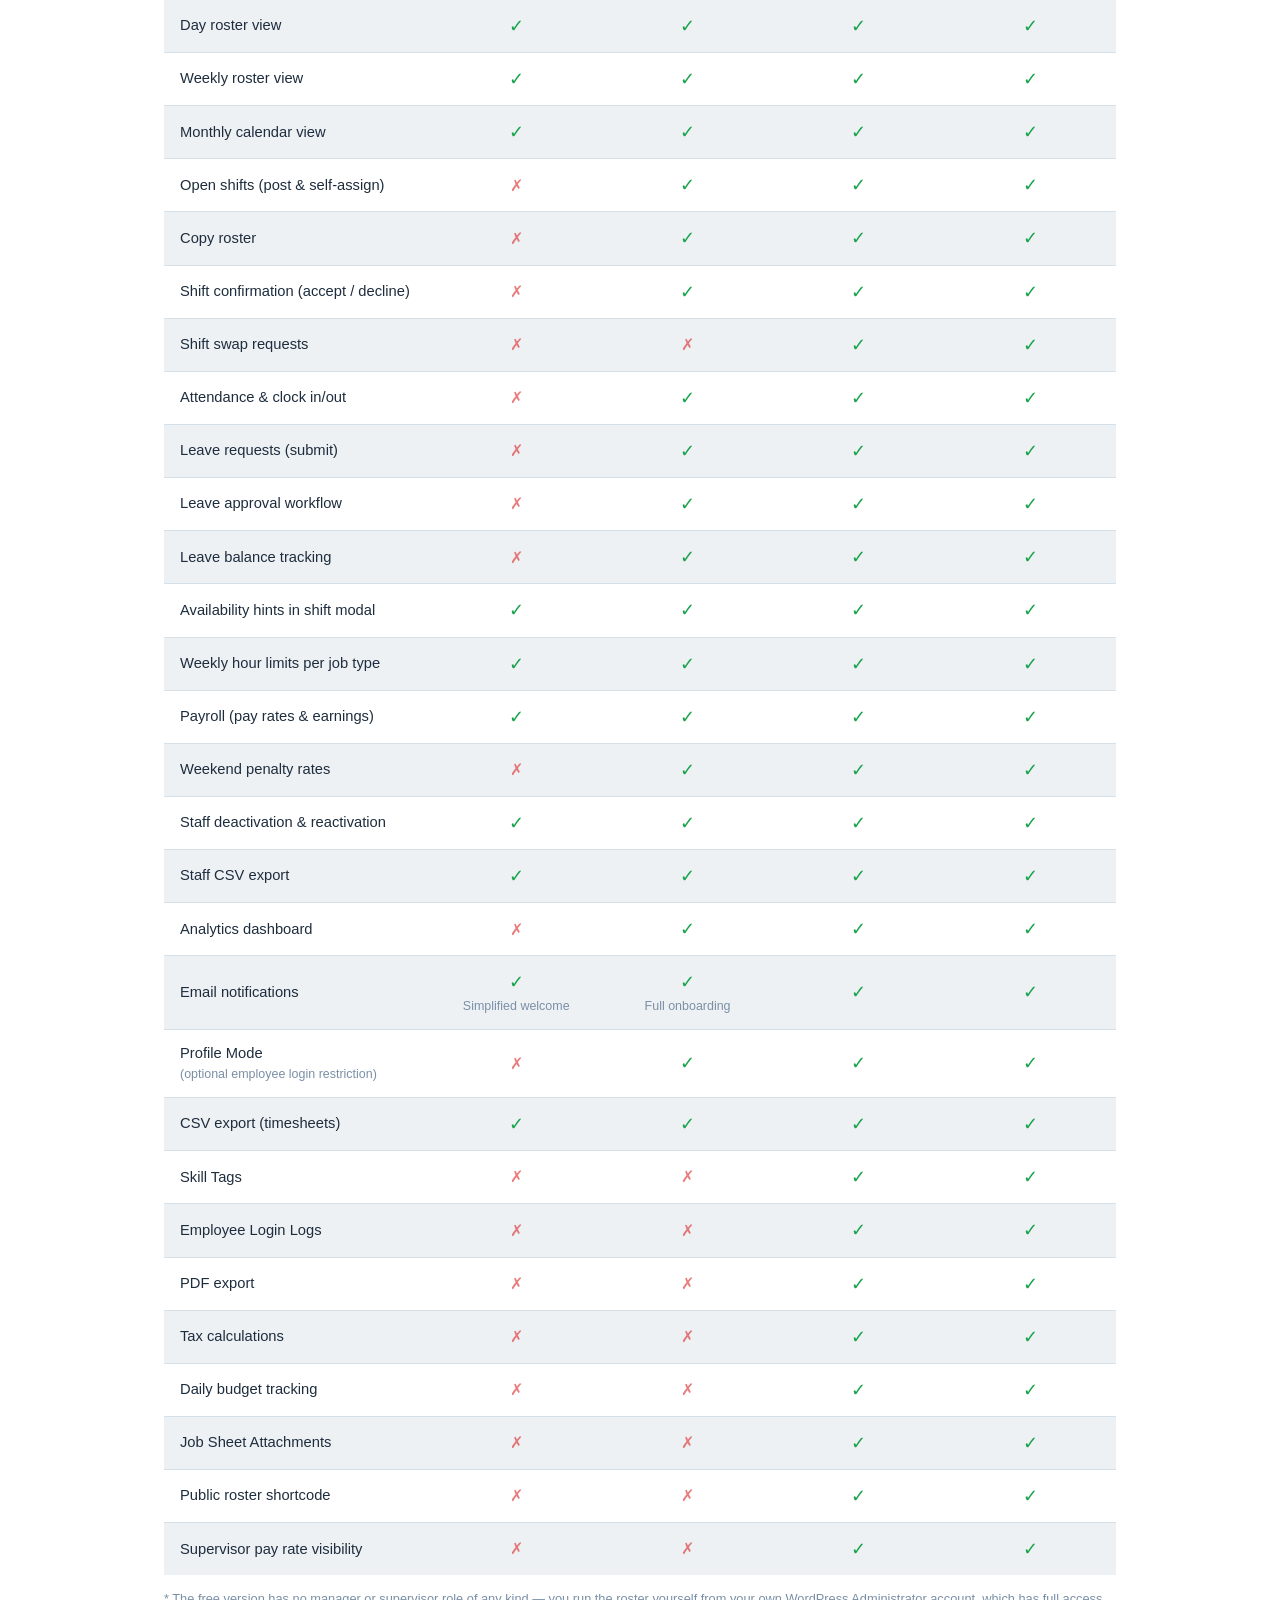
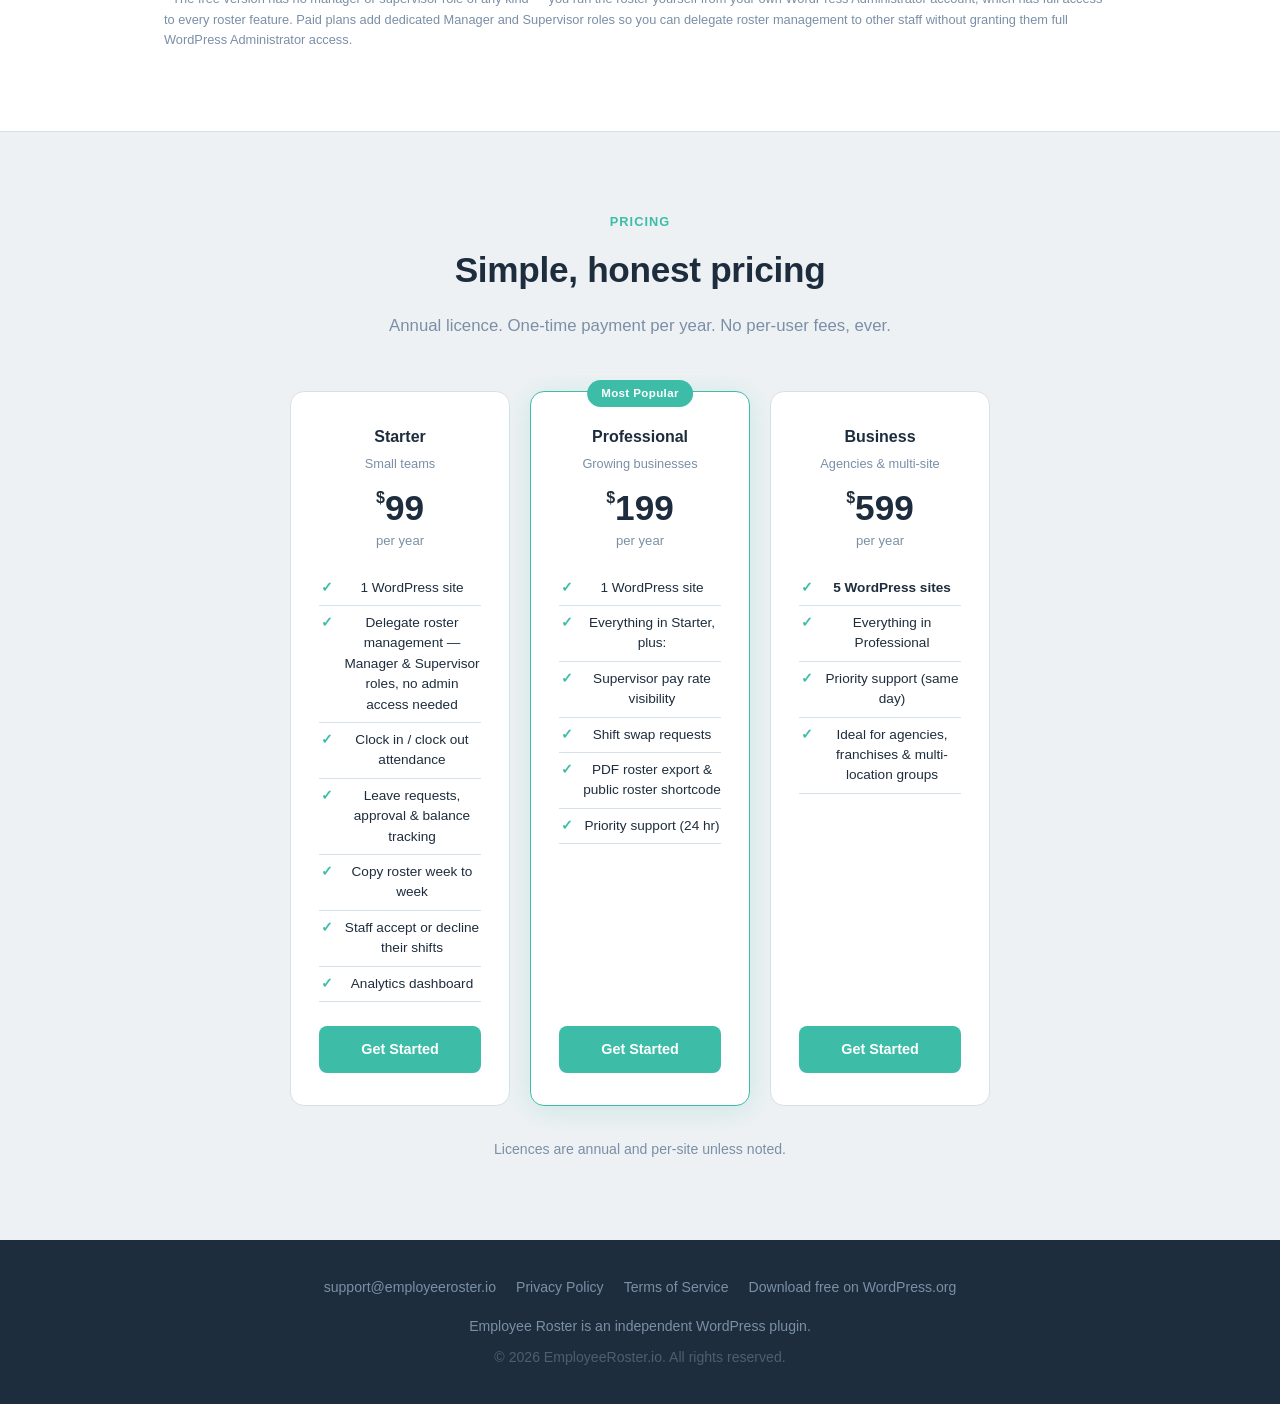
==== commit 26ecbfb2: "Add Shift Confirmation section to documentation and update feature table in index.html" ====
--- a/index.html
+++ b/index.html
@@ -543,6 +543,13 @@
             <td><span class="check">✓</span></td>
           </tr>
           <tr>
+            <td>Shift confirmation (accept / decline)</td>
+            <td><span class="cross">✗</span></td>
+            <td><span class="check">✓</span></td>
+            <td><span class="check">✓</span></td>
+            <td><span class="check">✓</span></td>
+          </tr>
+          <tr>
             <td>Shift swap requests</td>
             <td><span class="cross">✗</span></td>
             <td><span class="cross">✗</span></td>
@@ -729,6 +736,7 @@
           <li>Clock in / clock out attendance</li>
           <li>Leave requests, approval &amp; balance tracking</li>
           <li>Copy roster week to week</li>
+          <li>Staff accept or decline their shifts</li>
           <li>Analytics dashboard</li>
         </ul>
         <a href="https://checkout.freemius.com/plugin/28057/plan/46315/" class="btn-plan btn-plan-navy">Get Started</a>
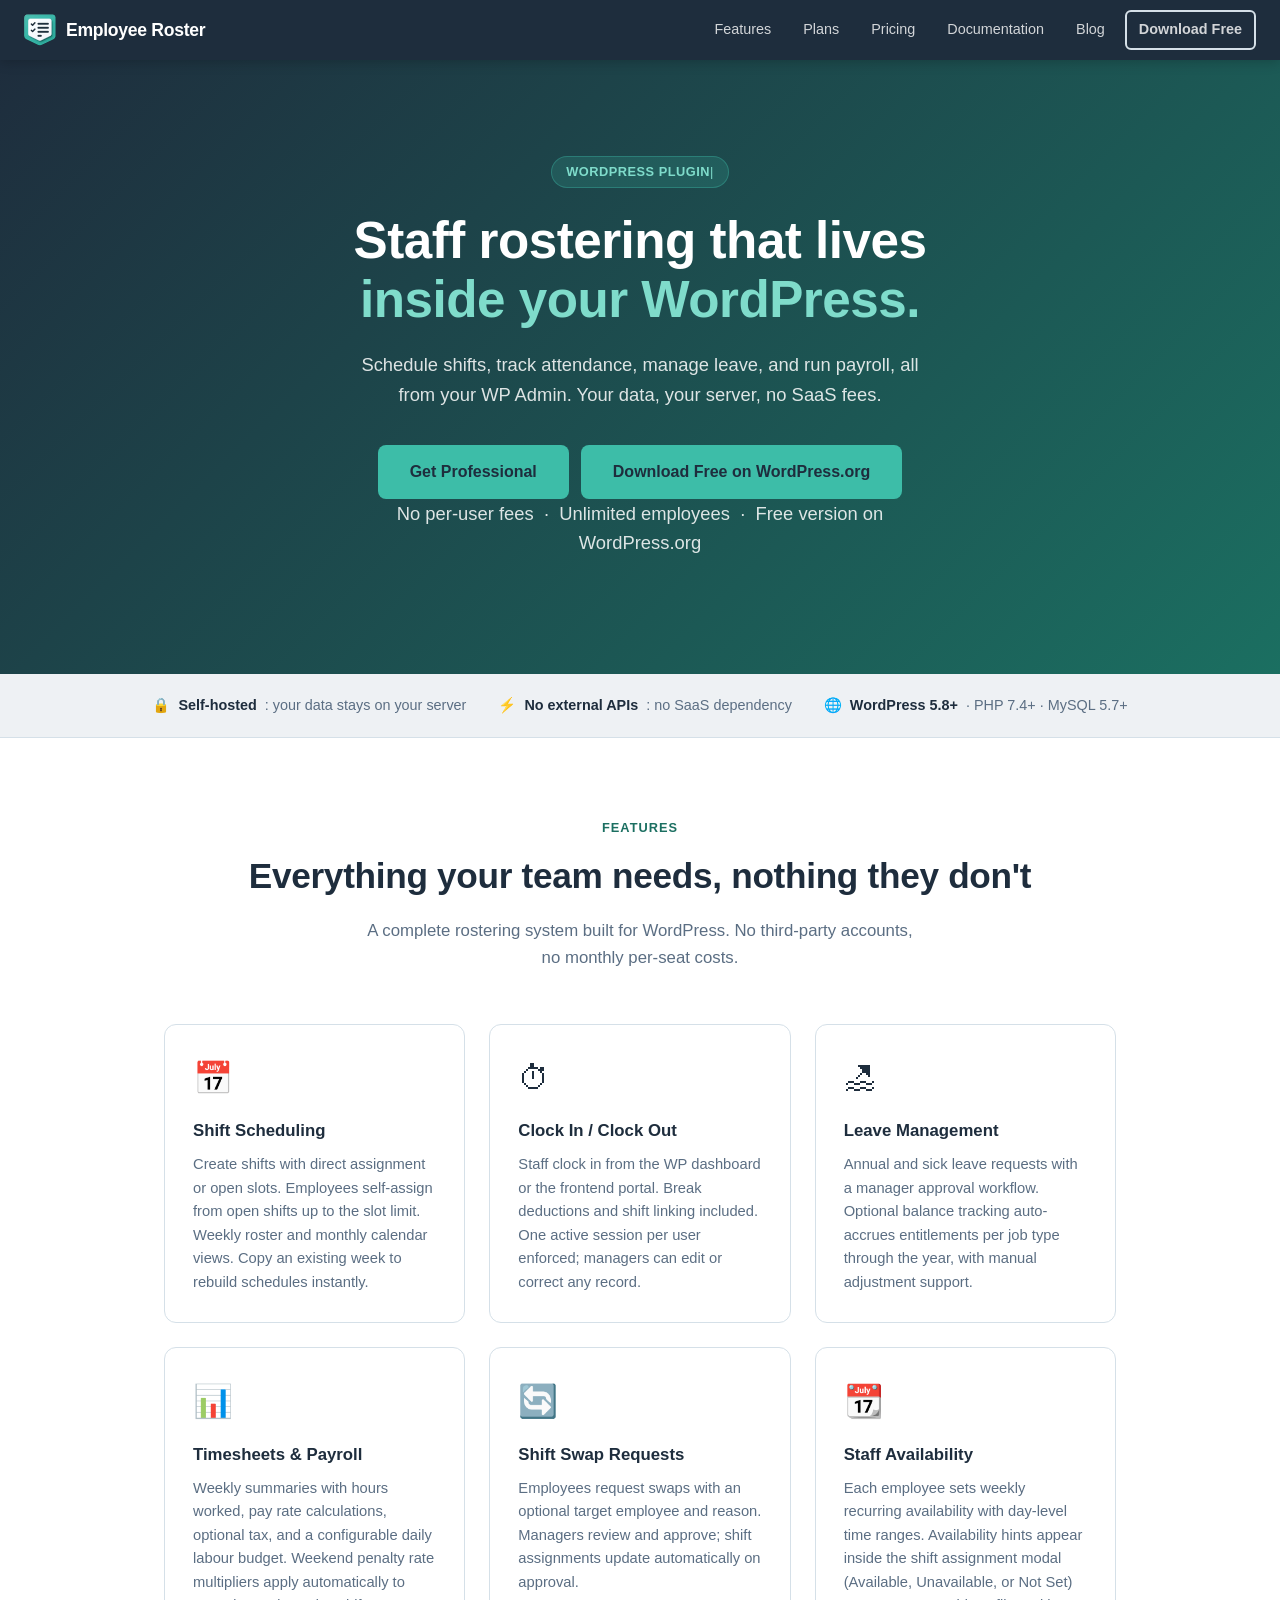
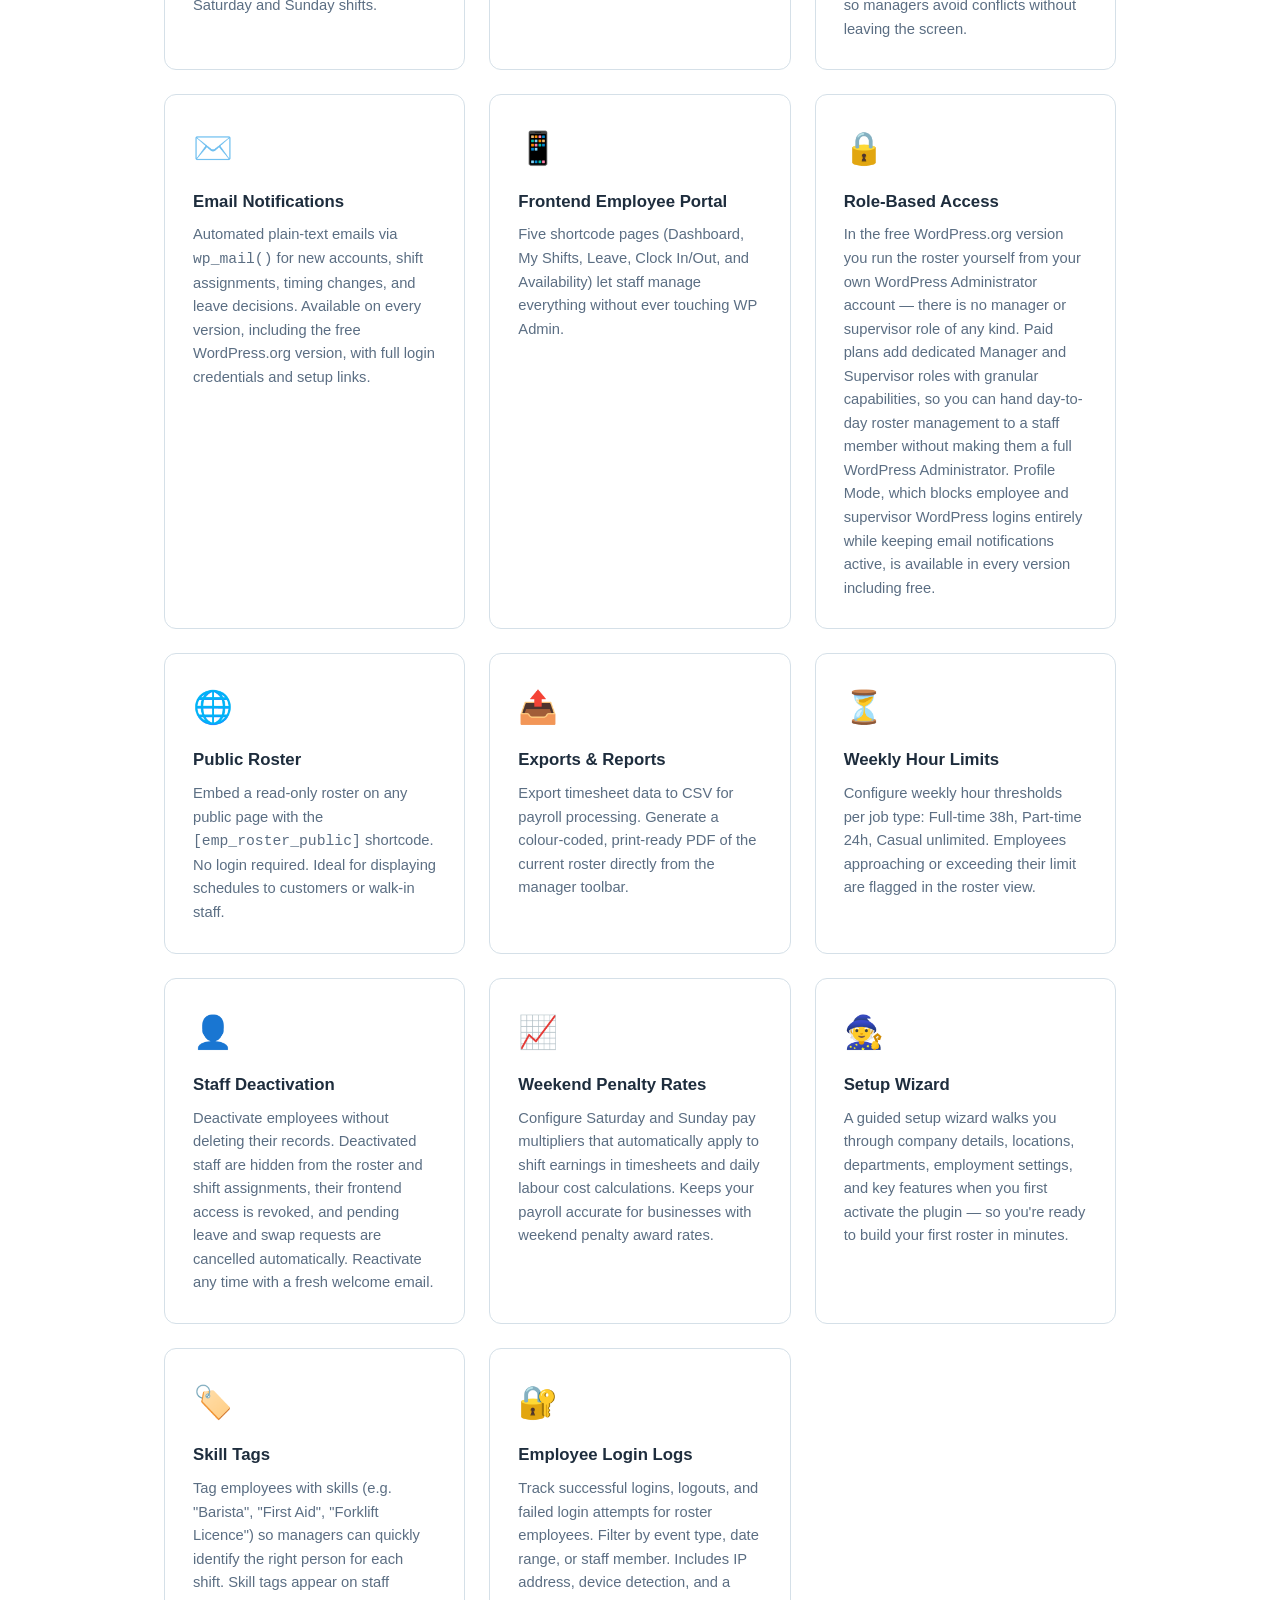
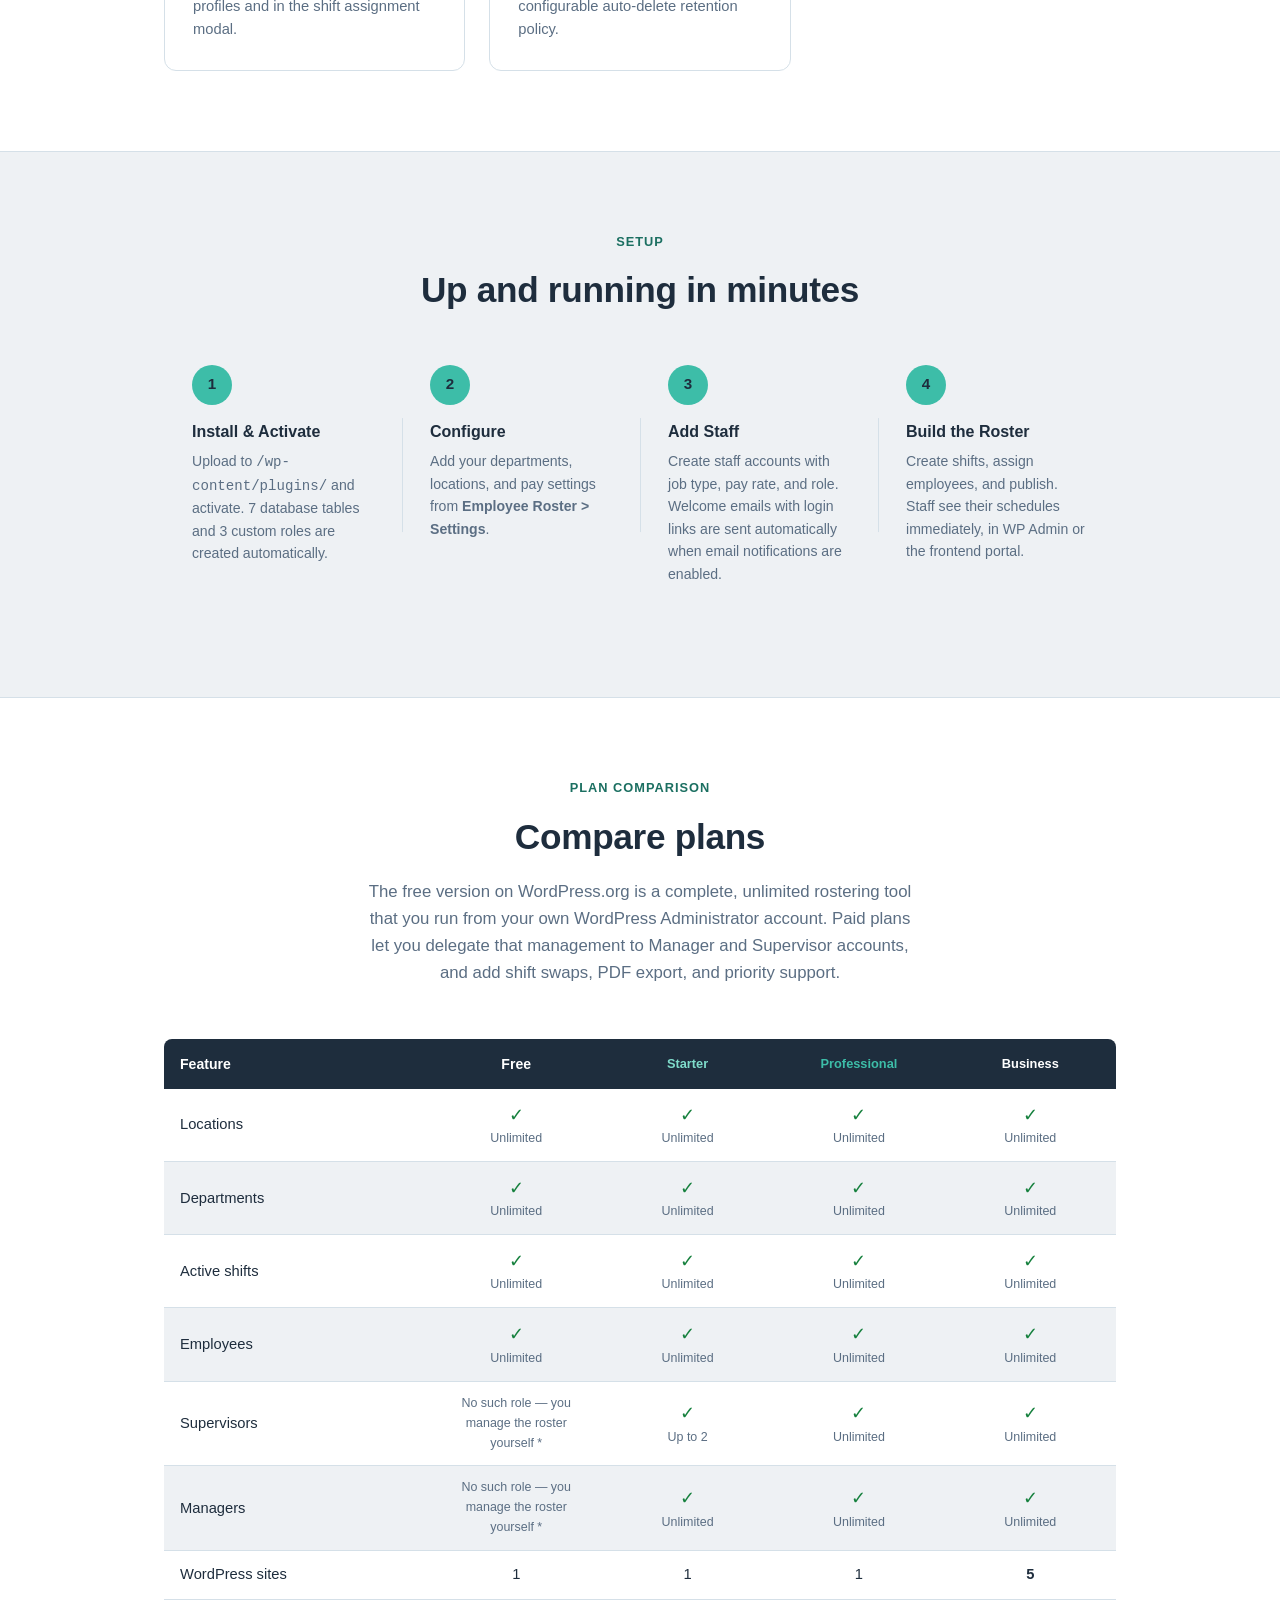
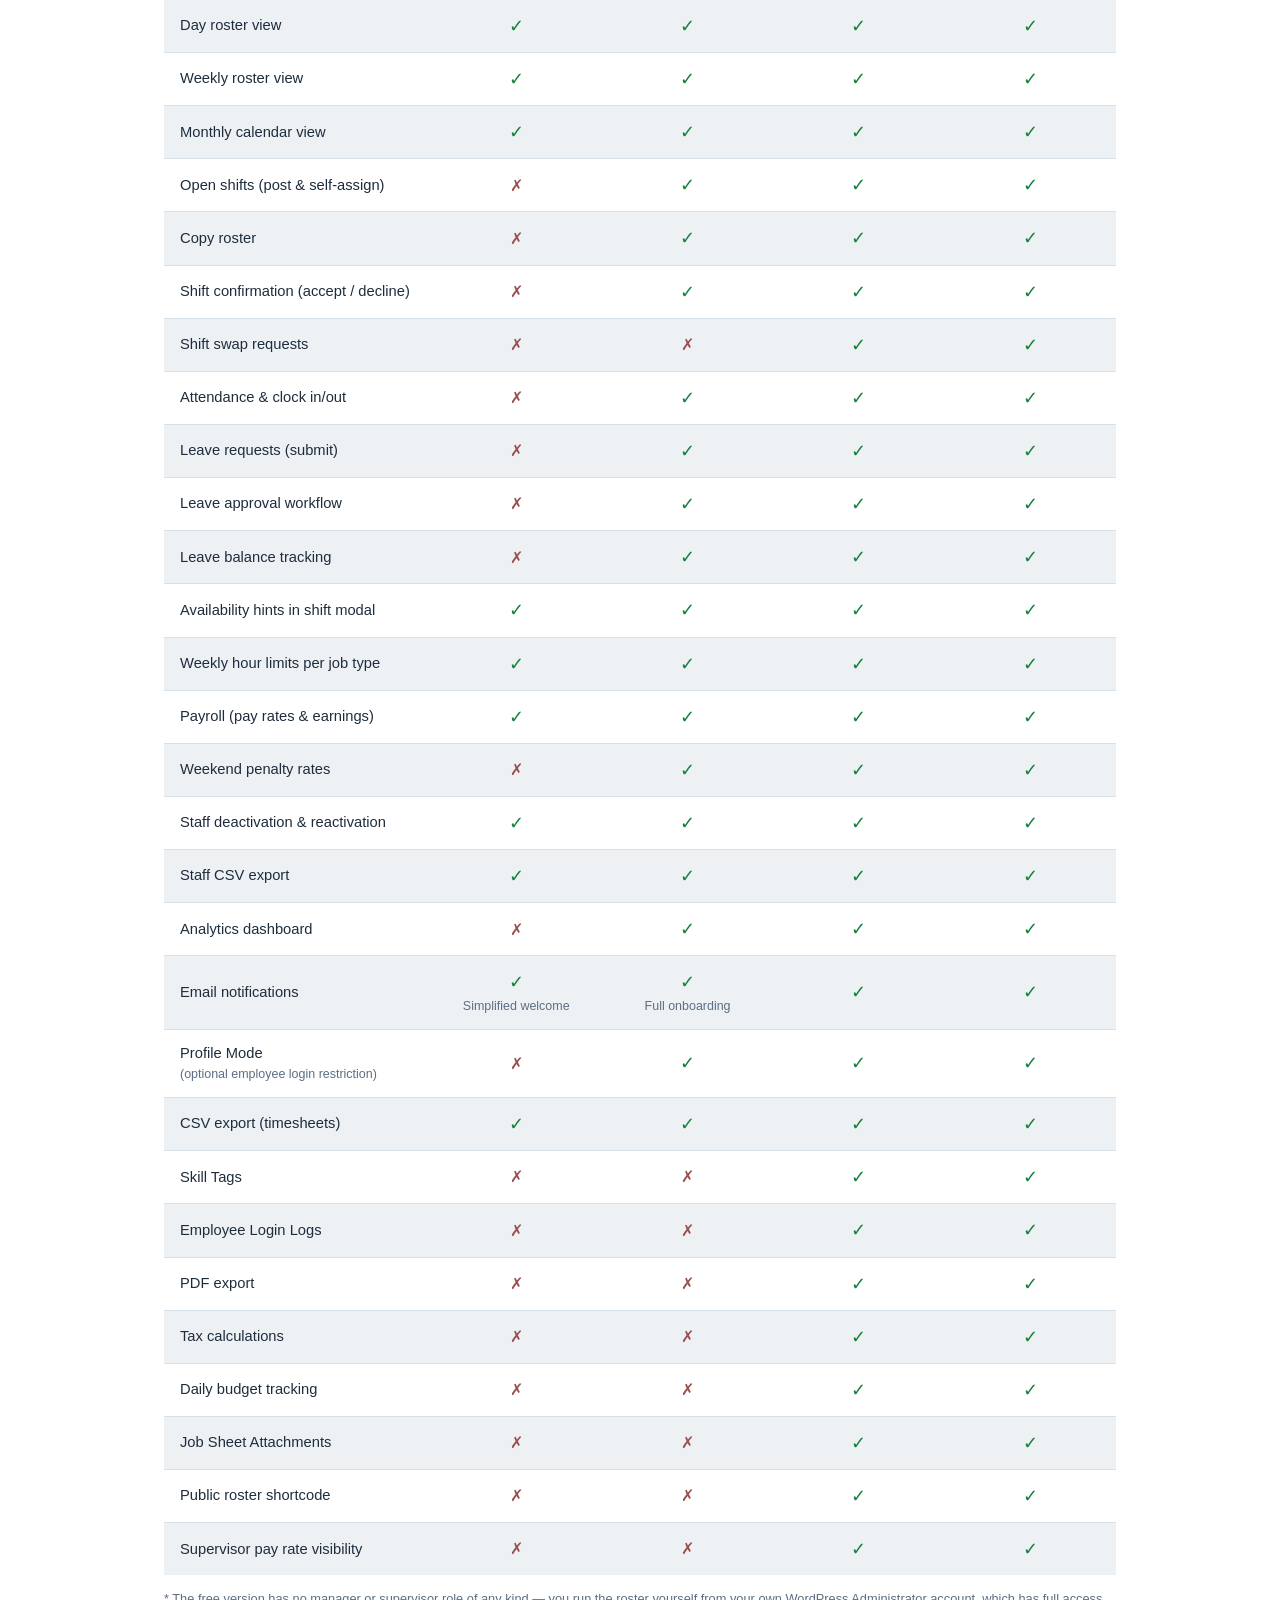
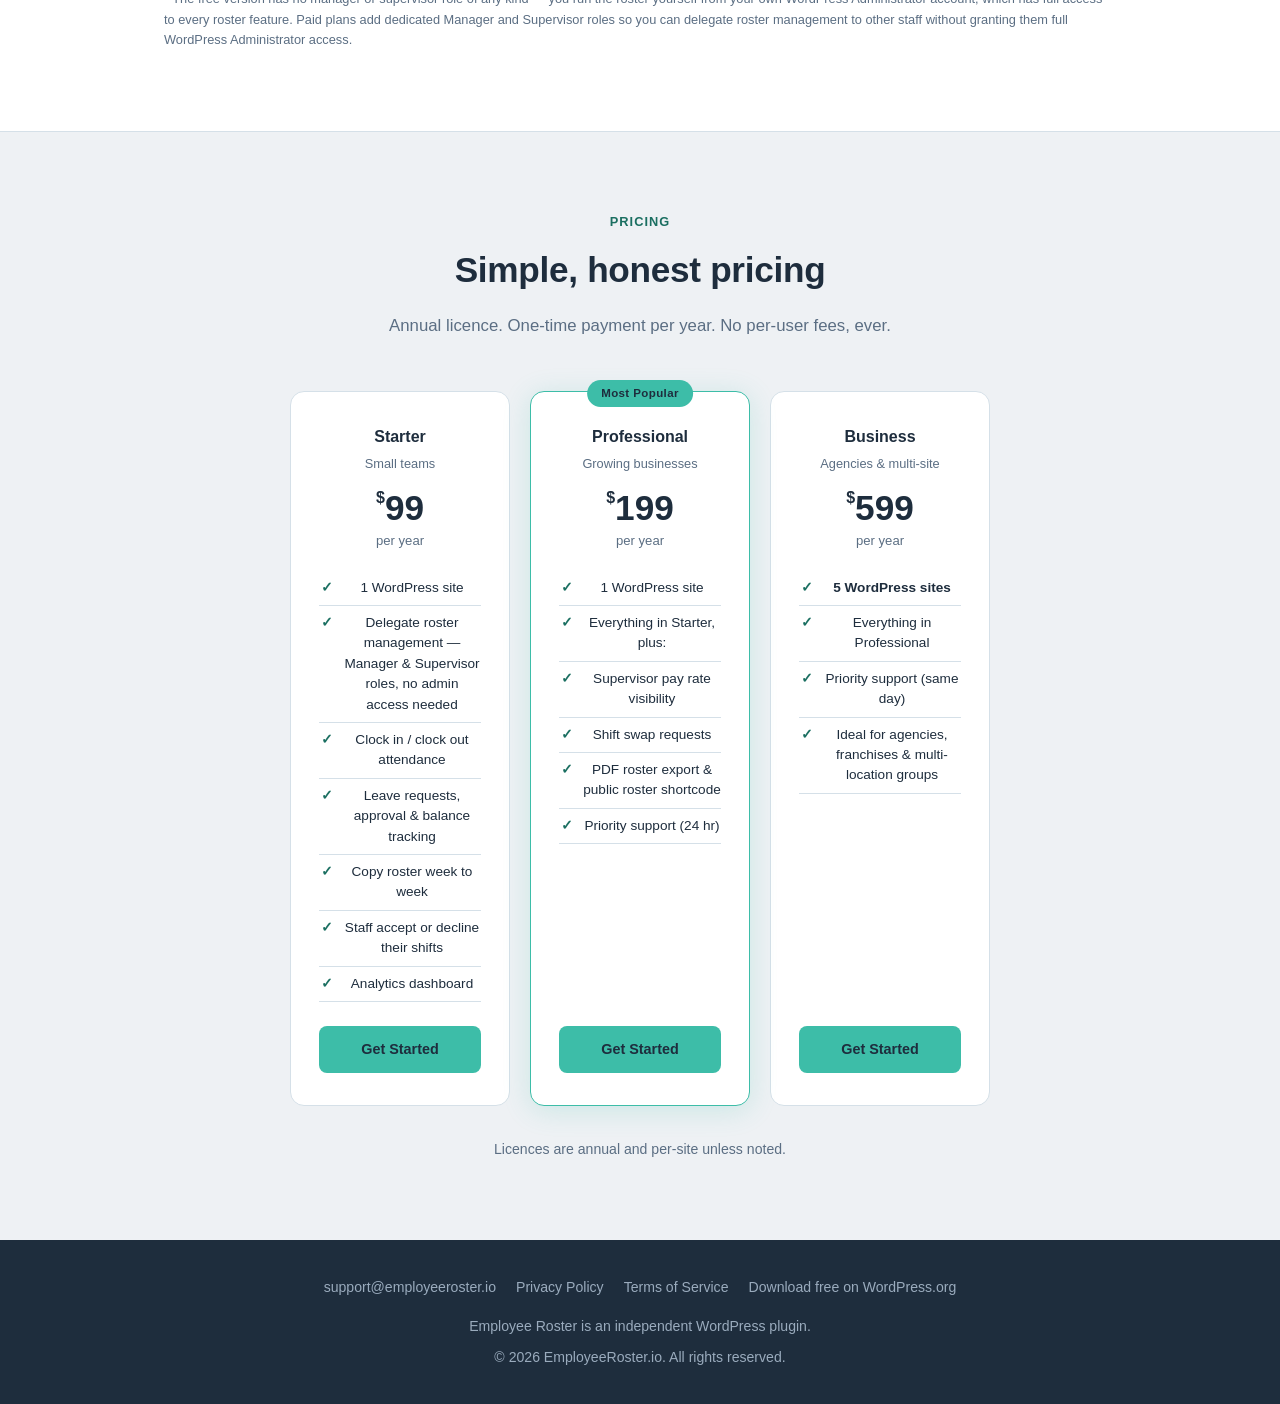
==== commit de7f0f1a: "Enhance styling and accessibility across multiple HTML files. Introduced new CSS variables for impro" ====
--- a/index.html
+++ b/index.html
@@ -94,12 +94,18 @@
     :root {
       --teal:   #3DBDA8;
       --teal-d: #2A9D8A;
+      --teal-text: #1B6F61;
+      --teal-light: #7FDCCB;
+      --teal-hover: #64CDBB;
+      --on-teal: #1E2D3D;
+      --muted-on-dark: #9aabbd;
+      --cross: #9a4f4f;
       --dark:   #1E2D3D;
       --bg:     #EEF1F4;
       --border: #D5E0E8;
       --white:  #FFFFFF;
-      --muted:  #7a8fa6;
-      --green:  #16a34a;
+      --muted:  #5b6e83;
+      --green:  #15803d;
       --red:    #dc2626;
       --radius: 8px;
       --shadow: 0 4px 24px rgba(61,189,168,.15);
@@ -119,42 +125,42 @@
     .nav-links { display: flex; gap: 8px; align-items: center; }
     .nav-links a { color: rgba(255,255,255,.8); text-decoration: none; font-size: .9rem; padding: 6px 12px; border-radius: 6px; transition: color .15s; }
     .nav-links a:hover { color: var(--white); }
-    .nav-cta { background: var(--teal); color: var(--white) !important; font-weight: 700 !important; padding: 8px 18px !important; border-radius: 6px !important; }
-    .nav-cta:hover { background: var(--teal-d); }
+    .nav-cta { background: var(--teal); color: var(--on-teal) !important; font-weight: 700 !important; padding: 8px 18px !important; border-radius: 6px !important; }
+    .nav-cta:hover { background: var(--teal-hover); }
 
     /* ── HERO ── */
     .hero {
-      background: linear-gradient(135deg, var(--dark) 0%, var(--teal-d) 100%);
+      background: linear-gradient(135deg, var(--dark) 0%, var(--teal-text) 100%);
       color: var(--white); padding: 96px 24px 80px; text-align: center;
     }
     .hero-badge {
-      display: inline-block; background: rgba(61,189,168,.18); color: var(--teal);
+      display: inline-block; background: rgba(61,189,168,.18); color: var(--teal-light);
       border: 1px solid rgba(61,189,168,.35); font-size: .8rem; font-weight: 600;
       letter-spacing: .5px; text-transform: uppercase; padding: 5px 14px;
       border-radius: 20px; margin-bottom: 24px;
     }
     .typing-cursor {
-      display: inline-block; color: var(--teal); font-weight: 300;
+      display: inline-block; color: var(--teal-light); font-weight: 300;
       animation: blink .7s step-end infinite;
     }
     @keyframes blink { 50% { opacity: 0; } }
     .hero h1 { font-size: clamp(2rem, 5vw, 3.2rem); font-weight: 800; line-height: 1.15; margin-bottom: 20px; letter-spacing: -.5px; }
-    .hero h1 span { color: var(--teal); }
+    .hero h1 span { color: var(--teal-light); }
     .hero p { font-size: 1.15rem; opacity: .85; max-width: 580px; margin: 0 auto 36px; }
     .hero-btns { display: flex; gap: 12px; justify-content: center; flex-wrap: wrap; }
     .btn-primary {
-      background: var(--teal); color: var(--white); padding: 14px 32px;
+      background: var(--teal); color: var(--on-teal); padding: 14px 32px;
       border-radius: var(--radius); text-decoration: none; font-weight: 700; font-size: 1rem;
       display: inline-block; transition: background .15s, transform .1s;
     }
-    .btn-primary:hover { background: var(--teal-d); transform: translateY(-1px); }
+    .btn-primary:hover { background: var(--teal-hover); transform: translateY(-1px); }
     .btn-outline {
       background: transparent; color: var(--white); padding: 14px 32px; border-radius: var(--radius);
       text-decoration: none; font-weight: 600; font-size: 1rem; border: 2px solid rgba(255,255,255,.4);
       display: inline-block; transition: border-color .15s;
     }
     .btn-outline:hover { border-color: var(--white); }
-    .hero-sub { margin-top: 24px; font-size: .85rem; opacity: .55; }
+    .hero-sub { margin-top: 24px; font-size: .85rem; opacity: .85; }
 
     /* ── TRUST BAR ── */
     .trust {
@@ -168,7 +174,7 @@
     /* ── SECTIONS ── */
     .section { padding: 80px 24px; max-width: 1000px; margin: 0 auto; }
     .section-center { text-align: center; }
-    .section-label { font-size: .8rem; font-weight: 700; text-transform: uppercase; letter-spacing: 1px; color: var(--teal); margin-bottom: 10px; }
+    .section-label { font-size: .8rem; font-weight: 700; text-transform: uppercase; letter-spacing: 1px; color: var(--teal-text); margin-bottom: 10px; }
     h2.section-title { font-size: clamp(1.6rem, 3vw, 2.2rem); font-weight: 800; color: var(--dark); margin-bottom: 14px; letter-spacing: -.3px; }
     .section-sub { font-size: 1.05rem; color: var(--muted); max-width: 560px; margin: 0 auto 52px; }
 
@@ -192,7 +198,7 @@
       height: 40%; width: 1px; background: var(--border);
     }
     .step-num {
-      width: 40px; height: 40px; border-radius: 50%; background: var(--teal); color: var(--white);
+      width: 40px; height: 40px; border-radius: 50%; background: var(--teal); color: var(--on-teal);
       font-weight: 800; font-size: .95rem; display: flex; align-items: center; justify-content: center;
       margin-bottom: 14px;
     }
@@ -210,9 +216,9 @@
     tbody td:not(:first-child) { text-align: center; }
     tbody tr:last-child td { border-bottom: none; }
     .check { color: var(--green); font-size: 1.1rem; }
-    .cross { color: var(--red); font-size: 1rem; opacity: .6; }
+    .cross { color: var(--cross); font-size: 1rem; }
     .plan-col { font-weight: 700; font-size: .8rem; }
-    .plan-col.starter { color: var(--teal-d); }
+    .plan-col.starter { color: var(--teal-light); }
     .plan-col.pro { color: var(--teal); }
     .plan-col.biz { color: var(--white); }
     .cell-note { font-size: .78rem; color: var(--muted); display: block; }
@@ -231,7 +237,7 @@
     .pricing-card.featured { border-color: var(--teal); box-shadow: 0 4px 28px rgba(61,189,168,.2); position: relative; }
     .badge-popular {
       position: absolute; top: -12px; left: 50%; transform: translateX(-50%);
-      background: var(--teal); color: var(--white); font-size: .72rem; font-weight: 700;
+      background: var(--teal); color: var(--on-teal); font-size: .72rem; font-weight: 700;
       padding: 4px 14px; border-radius: 20px; white-space: nowrap; letter-spacing: .4px;
     }
     .pricing-card h3 { font-size: 1rem; font-weight: 700; color: var(--dark); margin-bottom: 4px; }
@@ -241,23 +247,23 @@
     .price-period { font-size: .82rem; color: var(--muted); margin: 4px 0 20px; }
     .pricing-card ul { list-style: none; flex: 1; margin-bottom: 24px; }
     .pricing-card ul li { padding: 7px 0; border-bottom: 1px solid var(--border); font-size: .85rem; color: var(--dark); display: grid; grid-template-columns: 16px 1fr; gap: 8px; align-items: start; line-height: 1.5; }
-    .pricing-card ul li::before { content: '✓'; color: var(--teal); font-weight: 700; line-height: 1.5; }
+    .pricing-card ul li::before { content: '✓'; color: var(--teal-text); font-weight: 700; line-height: 1.5; }
     .btn-plan {
       display: block; text-align: center; padding: 12px;
       border-radius: var(--radius); text-decoration: none; font-weight: 700; font-size: .9rem;
       transition: opacity .15s;
     }
     .btn-plan:hover { opacity: .85; }
-    .btn-plan-navy { background: var(--teal); color: var(--white); }
-    .btn-plan-amber { background: var(--teal); color: var(--white); }
-    .btn-plan-purple { background: var(--teal); color: var(--white); }
+    .btn-plan-navy { background: var(--teal); color: var(--on-teal); }
+    .btn-plan-amber { background: var(--teal); color: var(--on-teal); }
+    .btn-plan-purple { background: var(--teal); color: var(--on-teal); }
     .btn-plan-outline { border: 2px solid var(--border); color: var(--dark); }
     .pricing-guarantee { text-align: center; margin-top: 32px; font-size: .88rem; color: var(--muted); }
     .pricing-guarantee strong { color: var(--dark); }
 
     /* ── FOOTER ── */
-    footer { background: var(--dark); color: var(--muted); text-align: center; padding: 36px 24px; font-size: .88rem; }
-    footer a { color: var(--muted); text-decoration: none; }
+    footer { background: var(--dark); color: var(--muted-on-dark); text-align: center; padding: 36px 24px; font-size: .88rem; }
+    footer a { color: var(--muted-on-dark); text-decoration: none; }
     footer a:hover { color: var(--white); }
     .footer-links { display: flex; gap: 20px; justify-content: center; flex-wrap: wrap; margin-bottom: 16px; }
 
@@ -266,18 +272,39 @@
       .step + .step::before { display: none; }
       .pricing-card { width: 100%; max-width: 320px; }
     }
+
+    /* ── ACCESSIBILITY & MOBILE NAV ── */
+    :focus-visible { outline: 2px solid var(--teal-text); outline-offset: 2px; }
+    .site-nav :focus-visible, footer :focus-visible, .hero :focus-visible { outline-color: var(--teal-light); }
+    ::selection { background: rgba(61,189,168,.3); color: var(--dark); }
+    .skip-link { position: absolute; left: 16px; top: -64px; z-index: 300; background: var(--white); color: var(--dark); padding: 10px 16px; border-radius: 6px; font-weight: 700; text-decoration: none; }
+    .skip-link:focus { top: 8px; }
+    .nav-toggle { display: none; }
+    @media (max-width: 600px) {
+      .nav-toggle { display: inline-flex; align-items: center; justify-content: center; width: 44px; height: 44px; margin-right: -10px; padding: 0; background: none; border: 0; border-radius: 6px; color: var(--white); cursor: pointer; }
+      .nav-toggle[aria-expanded="true"] .nav-icon-open, .nav-toggle[aria-expanded="false"] .nav-icon-close { display: none; }
+      .site-nav .nav-links { display: none; position: absolute; top: 60px; left: 0; right: 0; flex-direction: column; align-items: stretch; gap: 2px; padding: 8px 16px 16px; background: var(--dark); border-top: 1px solid rgba(255,255,255,.08); box-shadow: 0 12px 24px rgba(0,0,0,.25); }
+      .site-nav.nav-open .nav-links { display: flex; }
+      .site-nav .nav-links a { padding: 12px; font-size: 1rem; }
+      .site-nav .nav-links .btn-plan { margin-top: 8px; }
+    }
+    @media (prefers-reduced-motion: reduce) {
+      *, *::before, *::after { animation: none !important; scroll-behavior: auto !important; }
+      a:hover, button:hover, .feature-card:hover { transform: none !important; }
+    }
   </style>
 </head>
 <body>
 
 <!-- NAV -->
 <header>
-<nav>
+<nav class="site-nav">
   <a href="#" class="nav-brand">
-    <img src="assets/logo/only-logo-transparent.png" alt="Employee Roster logo" />
+    <img src="assets/logo/only-logo-64.png" width="32" height="32" alt="Employee Roster logo" />
     Employee Roster
   </a>
-  <div class="nav-links">
+  <button class="nav-toggle" type="button" aria-expanded="false" aria-controls="site-nav-links" aria-label="Menu"><svg class="nav-icon-open" width="24" height="24" viewBox="0 0 24 24" fill="none" stroke="currentColor" stroke-width="2" stroke-linecap="round" aria-hidden="true"><path d="M4 7h16M4 12h16M4 17h16"/></svg><svg class="nav-icon-close" width="24" height="24" viewBox="0 0 24 24" fill="none" stroke="currentColor" stroke-width="2" stroke-linecap="round" aria-hidden="true"><path d="M6 6l12 12M18 6L6 18"/></svg></button>
+  <div class="nav-links" id="site-nav-links">
     <a href="#features">Features</a>
     <a href="#plans">Plans</a>
     <a href="#pricing">Pricing</a>
@@ -288,10 +315,11 @@
 </nav>
 </header>
 
-<main>
+<a class="skip-link" href="#main">Skip to content</a>
+<main id="main" tabindex="-1">
 <!-- HERO -->
 <div class="hero">
-  <div class="hero-badge"><span id="typing-text"></span><span class="typing-cursor">|</span></div>
+  <div class="hero-badge"><span id="typing-text"></span><span class="typing-cursor" aria-hidden="true">|</span></div>
   <h1>Staff rostering that lives<br><span>inside your WordPress.</span></h1>
   <p>Schedule shifts, track attendance, manage leave, and run payroll, all from your WP Admin. Your data, your server, no SaaS fees.</p>
   <div class="hero-btns">
@@ -790,7 +818,7 @@
     <a href="https://wordpress.org/plugins/employee-roster/">Download free on WordPress.org</a>
   </div>
   <p>Employee Roster is an independent WordPress plugin.</p>
-  <p style="margin-top:8px;opacity:.5;">© <script>document.write(new Date().getFullYear())</script> EmployeeRoster.io. All rights reserved.</p>
+  <p style="margin-top:8px;">© <script>document.write(new Date().getFullYear())</script> EmployeeRoster.io. All rights reserved.</p>
 </footer>
 
 <script>
@@ -800,6 +828,12 @@
     var cursor = document.querySelector('.typing-cursor');
     var i = 0;
     var speed = 80;
+
+    if (window.matchMedia && window.matchMedia('(prefers-reduced-motion: reduce)').matches) {
+      el.textContent = text;
+      cursor.style.display = 'none';
+      return;
+    }
 
     function type() {
       if (i < text.length) {
@@ -863,5 +897,26 @@
   });
 });
 </script>
+<script>
+(function () {
+  var btn = document.querySelector('.site-nav .nav-toggle');
+  if (!btn) return;
+  var nav = btn.parentNode;
+  function setOpen(open) {
+    nav.classList.toggle('nav-open', open);
+    btn.setAttribute('aria-expanded', String(open));
+  }
+  btn.addEventListener('click', function () { setOpen(btn.getAttribute('aria-expanded') !== 'true'); });
+  nav.querySelectorAll('.nav-links a').forEach(function (a) {
+    a.addEventListener('click', function () { setOpen(false); });
+  });
+  document.addEventListener('keydown', function (e) {
+    if (e.key === 'Escape' && nav.classList.contains('nav-open')) { setOpen(false); btn.focus(); }
+  });
+  document.addEventListener('click', function (e) {
+    if (nav.classList.contains('nav-open') && !nav.contains(e.target)) setOpen(false);
+  });
+}());
+</script>
 </body>
 </html>
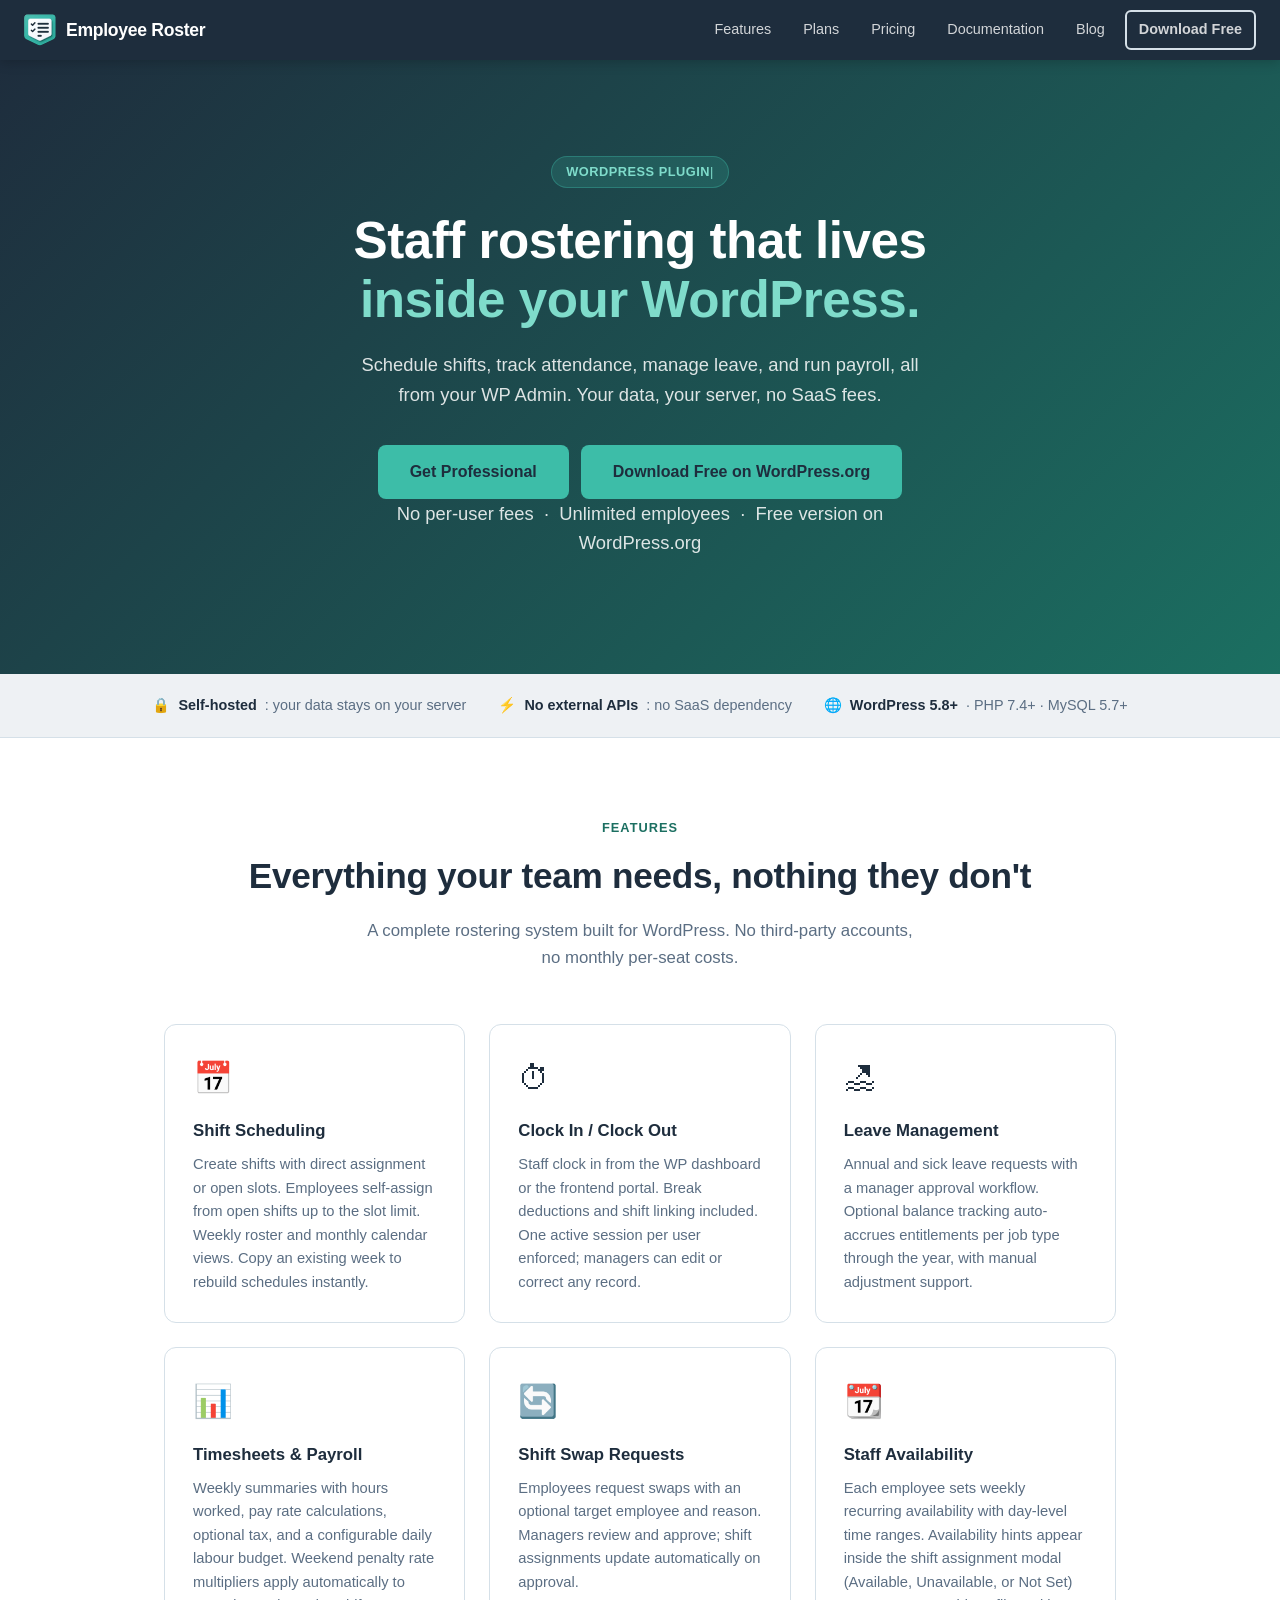
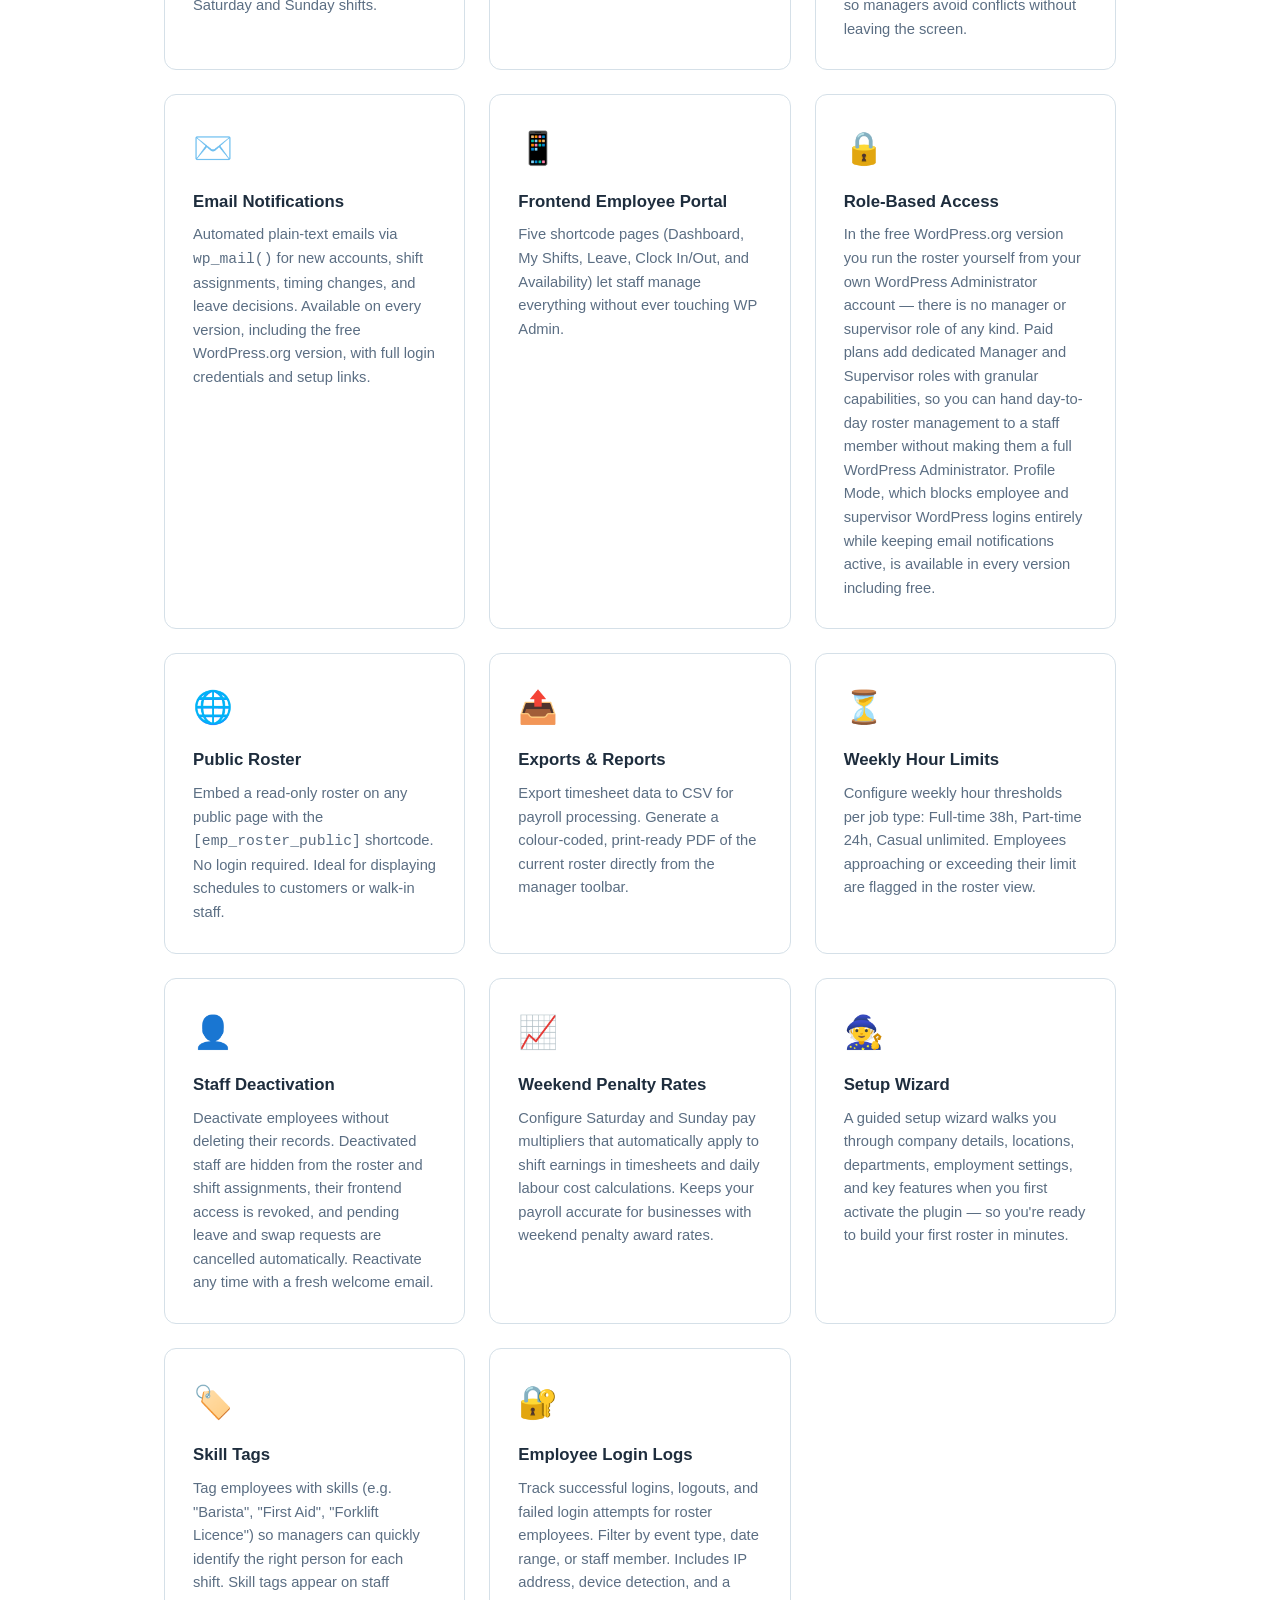
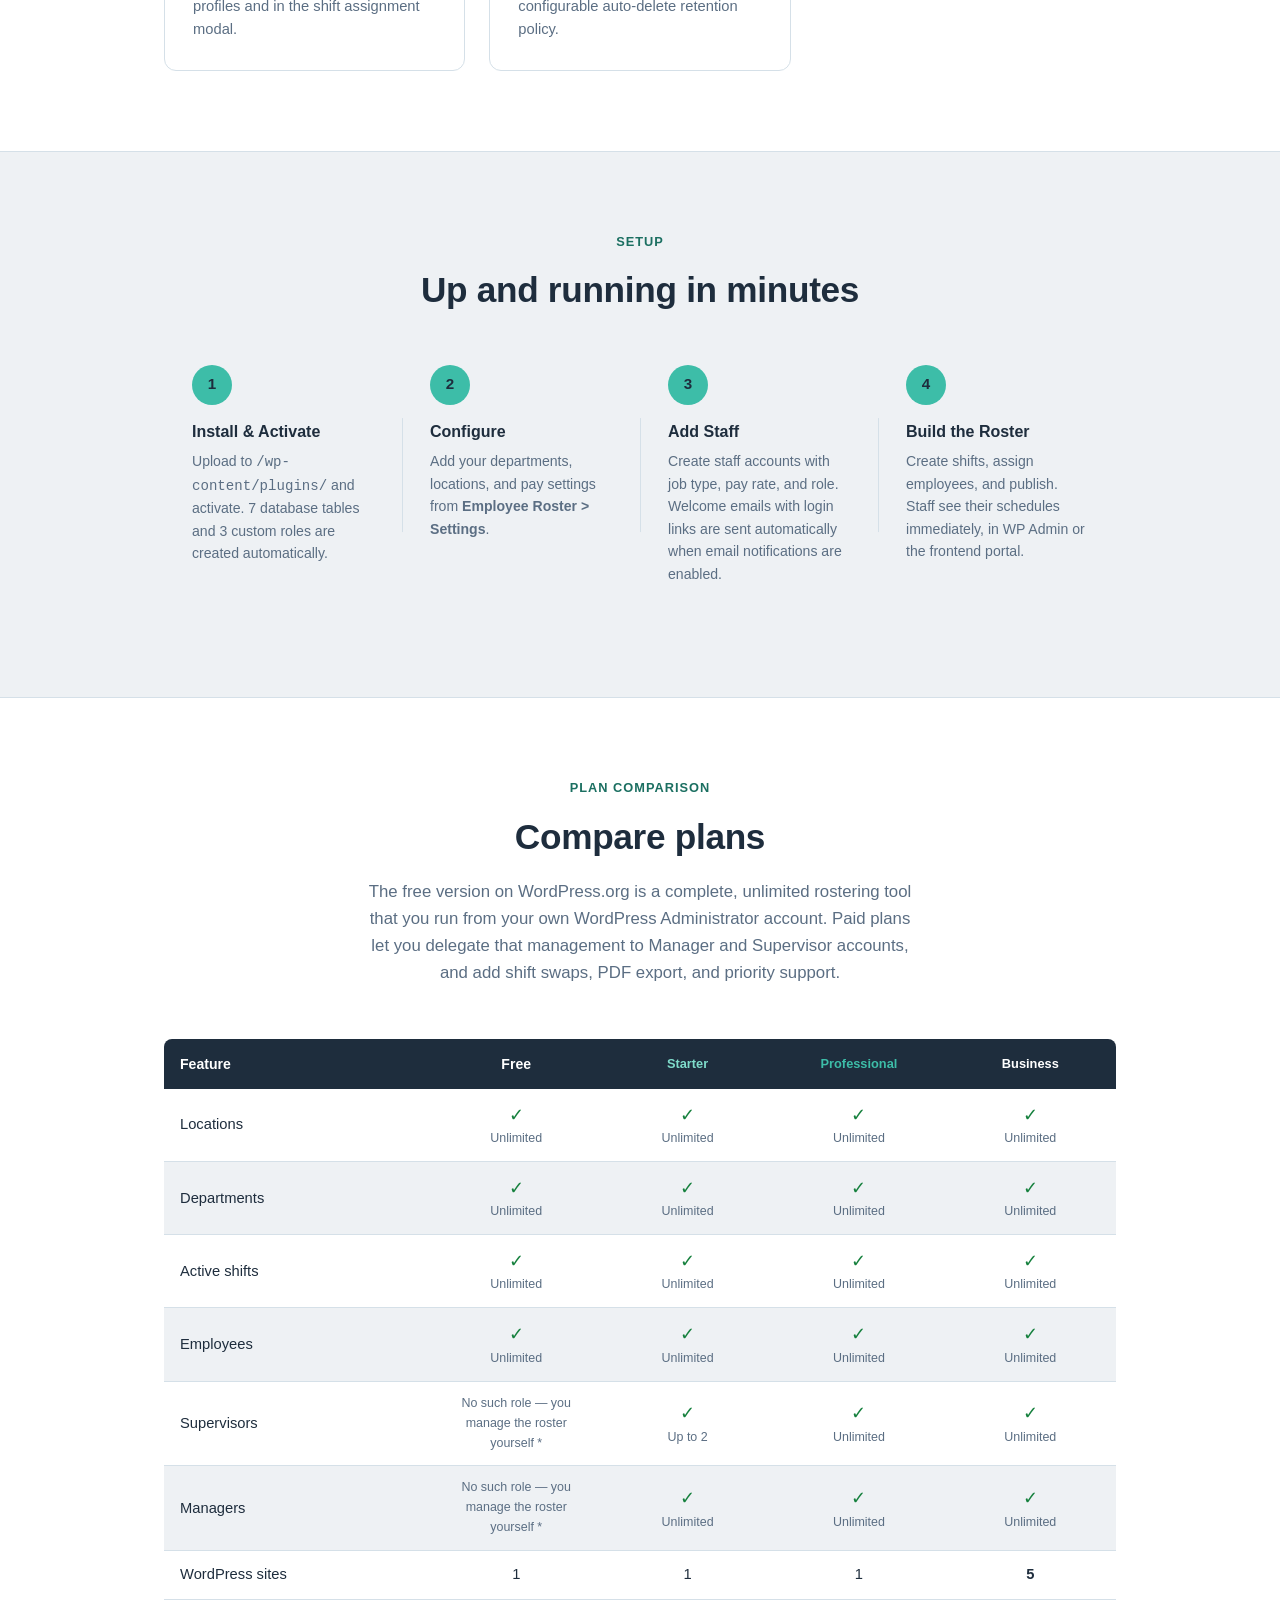
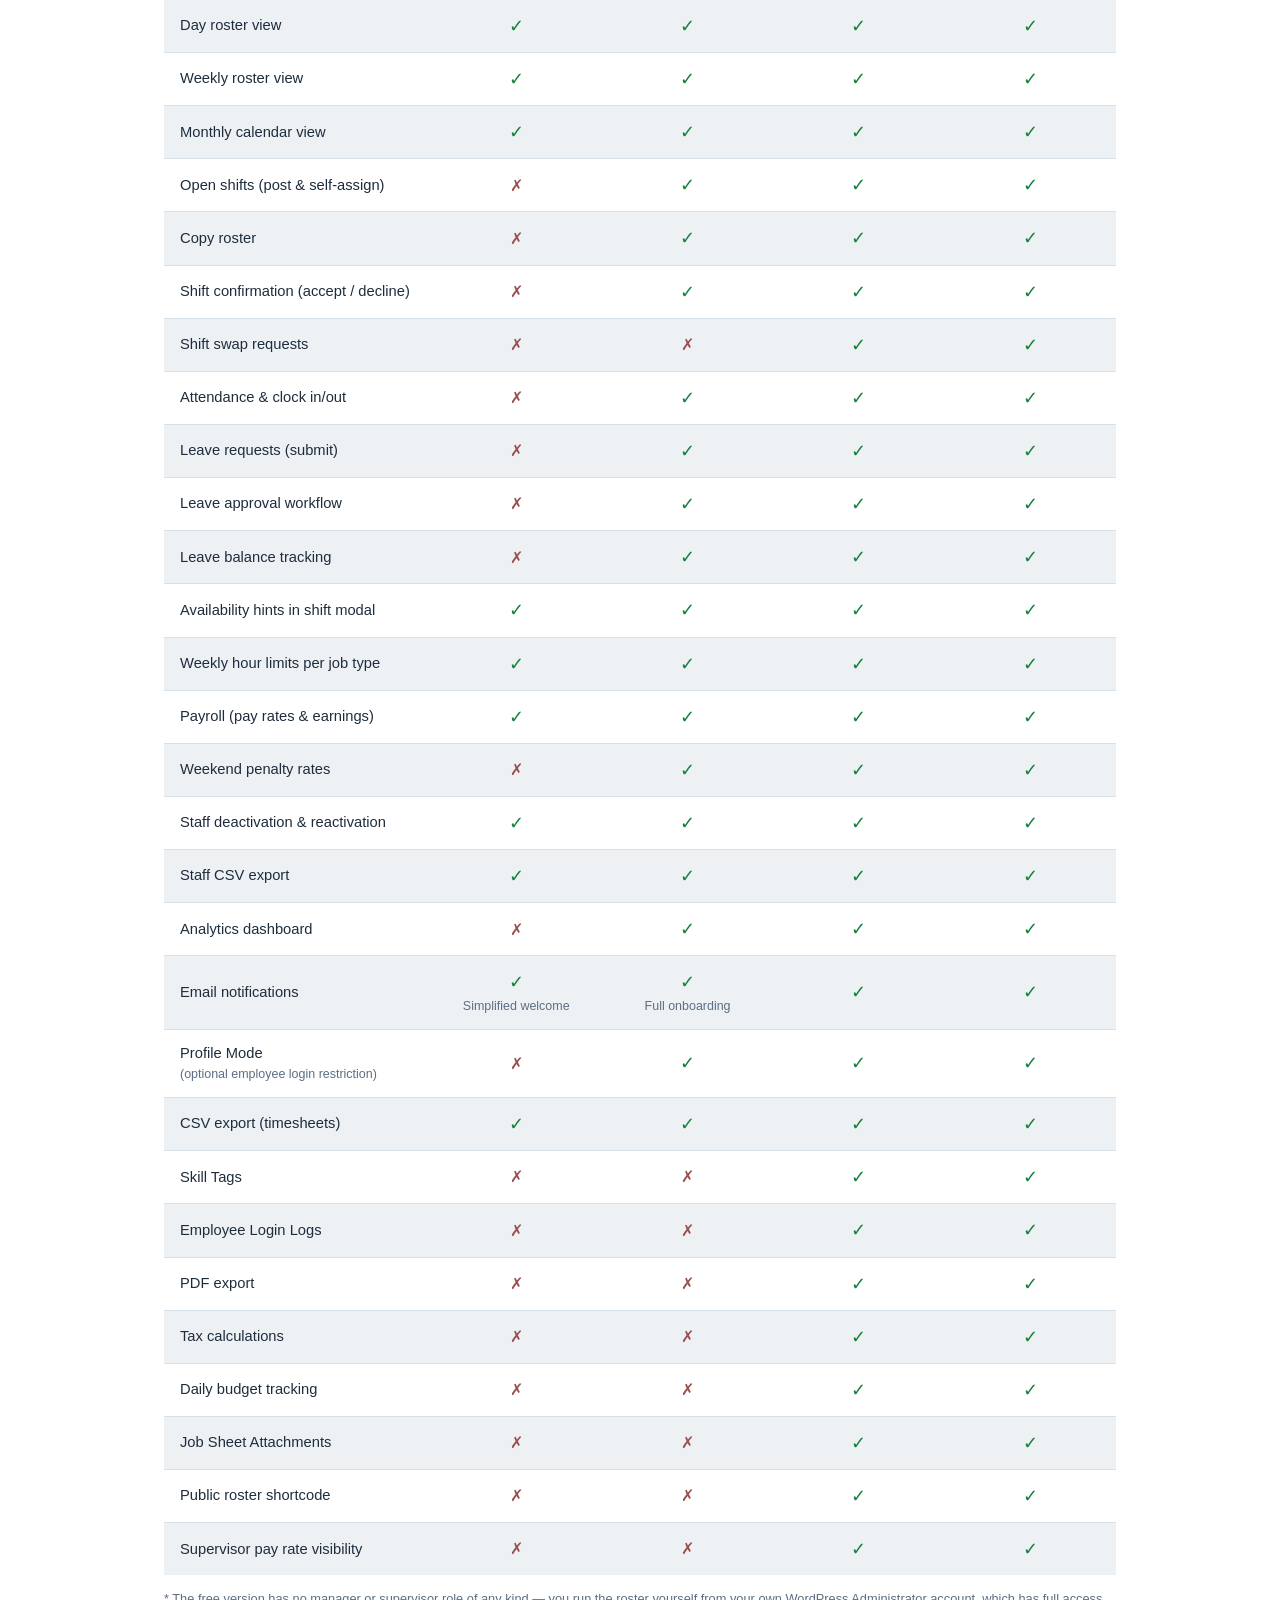
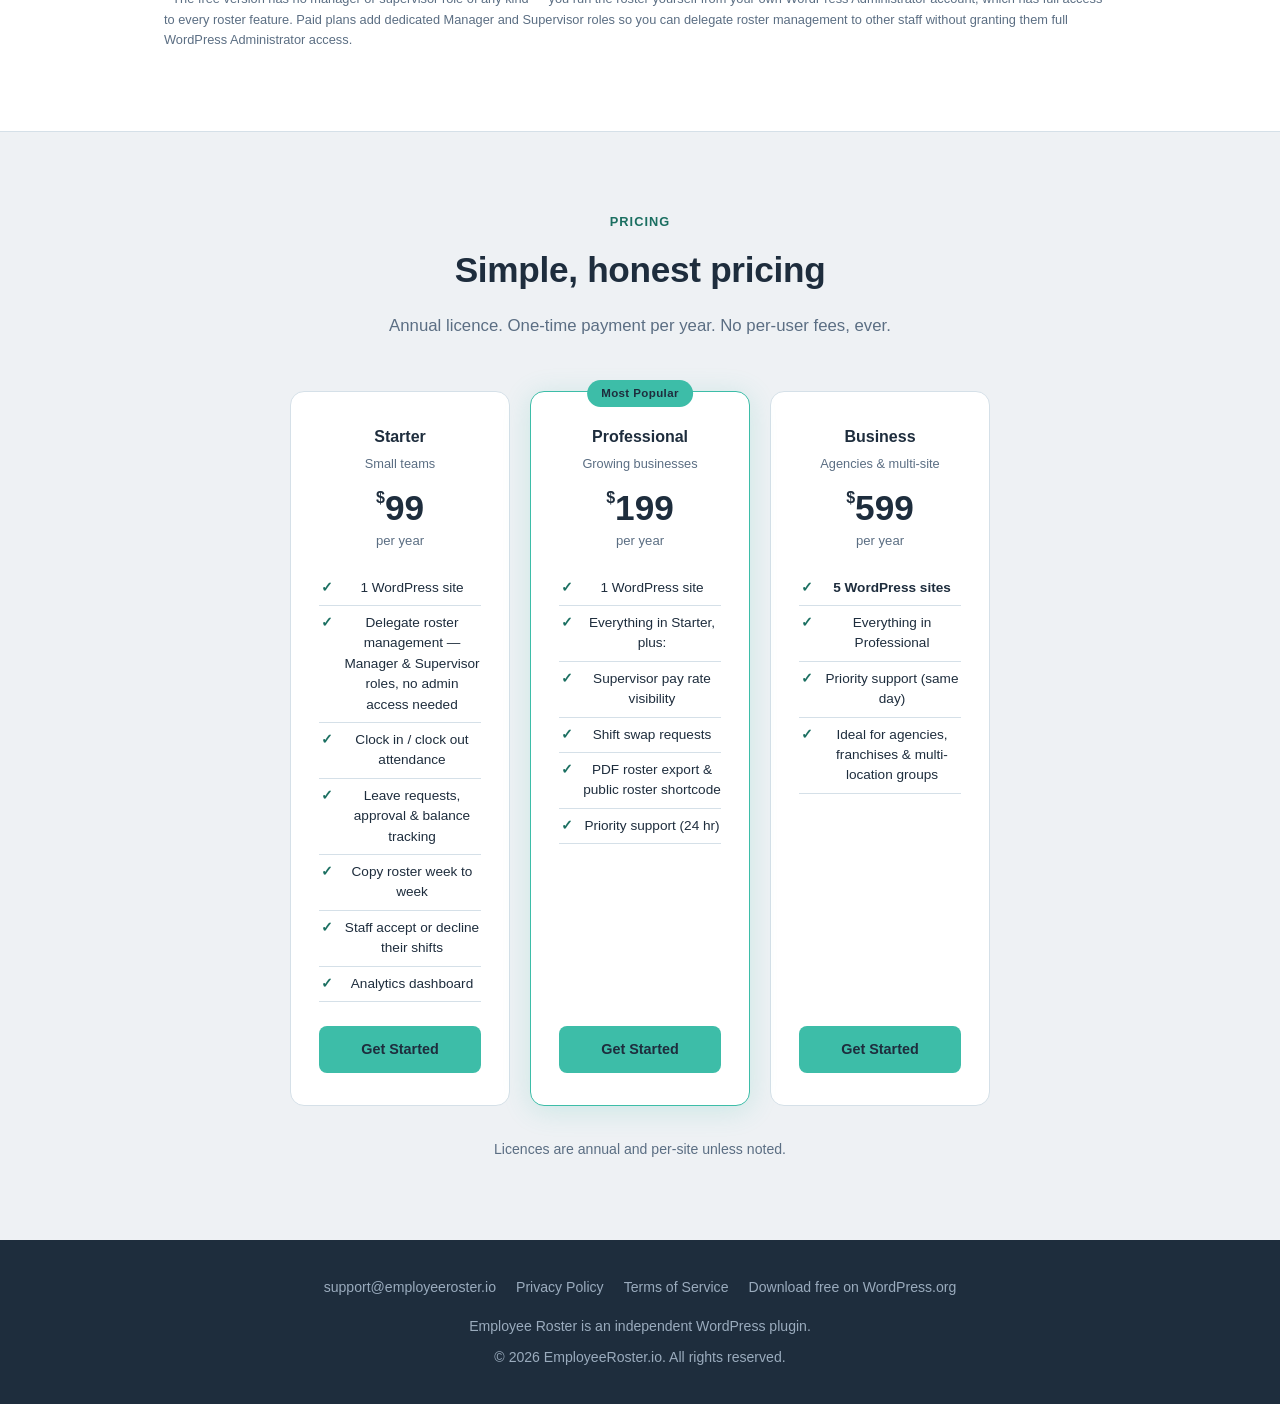
==== commit 69ed5bd9: "Integrate site-wide CSS and JavaScript by linking `assets/site.css` and `assets/site.js` in multiple" ====
--- a/index.html
+++ b/index.html
@@ -88,43 +88,11 @@
     }
   }
   </script>
+  <link rel="stylesheet" href="assets/site.css" />
+  <script src="assets/site.js" defer></script>
   <style>
-    *, *::before, *::after { box-sizing: border-box; margin: 0; padding: 0; }
-
-    :root {
-      --teal:   #3DBDA8;
-      --teal-d: #2A9D8A;
-      --teal-text: #1B6F61;
-      --teal-light: #7FDCCB;
-      --teal-hover: #64CDBB;
-      --on-teal: #1E2D3D;
-      --muted-on-dark: #9aabbd;
-      --cross: #9a4f4f;
-      --dark:   #1E2D3D;
-      --bg:     #EEF1F4;
-      --border: #D5E0E8;
-      --white:  #FFFFFF;
-      --muted:  #5b6e83;
-      --green:  #15803d;
-      --red:    #dc2626;
-      --radius: 8px;
-      --shadow: 0 4px 24px rgba(61,189,168,.15);
-    }
-
-    body { font-family: -apple-system, BlinkMacSystemFont, 'Segoe UI', sans-serif; color: var(--dark); line-height: 1.6; }
 
     /* ── NAV ── */
-    nav {
-      position: sticky; top: 0; z-index: 100;
-      background: var(--dark); padding: 0 24px;
-      display: flex; align-items: center; justify-content: space-between; height: 60px;
-      box-shadow: 0 2px 12px rgba(0,0,0,.2);
-    }
-    .nav-brand { color: var(--white); font-weight: 700; font-size: 1.1rem; text-decoration: none; letter-spacing: -.3px; display: flex; align-items: center; gap: 10px; }
-    .nav-brand img { width: 32px; height: 32px; object-fit: contain; }
-    .nav-links { display: flex; gap: 8px; align-items: center; }
-    .nav-links a { color: rgba(255,255,255,.8); text-decoration: none; font-size: .9rem; padding: 6px 12px; border-radius: 6px; transition: color .15s; }
-    .nav-links a:hover { color: var(--white); }
     .nav-cta { background: var(--teal); color: var(--on-teal) !important; font-weight: 700 !important; padding: 8px 18px !important; border-radius: 6px !important; }
     .nav-cta:hover { background: var(--teal-hover); }
 
@@ -253,7 +221,6 @@
       border-radius: var(--radius); text-decoration: none; font-weight: 700; font-size: .9rem;
       transition: opacity .15s;
     }
-    .btn-plan:hover { opacity: .85; }
     .btn-plan-navy { background: var(--teal); color: var(--on-teal); }
     .btn-plan-amber { background: var(--teal); color: var(--on-teal); }
     .btn-plan-purple { background: var(--teal); color: var(--on-teal); }
@@ -261,37 +228,11 @@
     .pricing-guarantee { text-align: center; margin-top: 32px; font-size: .88rem; color: var(--muted); }
     .pricing-guarantee strong { color: var(--dark); }
 
-    /* ── FOOTER ── */
-    footer { background: var(--dark); color: var(--muted-on-dark); text-align: center; padding: 36px 24px; font-size: .88rem; }
-    footer a { color: var(--muted-on-dark); text-decoration: none; }
-    footer a:hover { color: var(--white); }
-    .footer-links { display: flex; gap: 20px; justify-content: center; flex-wrap: wrap; margin-bottom: 16px; }
-
     @media (max-width: 600px) {
-      .nav-links { display: none; }
       .step + .step::before { display: none; }
       .pricing-card { width: 100%; max-width: 320px; }
     }
 
-    /* ── ACCESSIBILITY & MOBILE NAV ── */
-    :focus-visible { outline: 2px solid var(--teal-text); outline-offset: 2px; }
-    .site-nav :focus-visible, footer :focus-visible, .hero :focus-visible { outline-color: var(--teal-light); }
-    ::selection { background: rgba(61,189,168,.3); color: var(--dark); }
-    .skip-link { position: absolute; left: 16px; top: -64px; z-index: 300; background: var(--white); color: var(--dark); padding: 10px 16px; border-radius: 6px; font-weight: 700; text-decoration: none; }
-    .skip-link:focus { top: 8px; }
-    .nav-toggle { display: none; }
-    @media (max-width: 600px) {
-      .nav-toggle { display: inline-flex; align-items: center; justify-content: center; width: 44px; height: 44px; margin-right: -10px; padding: 0; background: none; border: 0; border-radius: 6px; color: var(--white); cursor: pointer; }
-      .nav-toggle[aria-expanded="true"] .nav-icon-open, .nav-toggle[aria-expanded="false"] .nav-icon-close { display: none; }
-      .site-nav .nav-links { display: none; position: absolute; top: 60px; left: 0; right: 0; flex-direction: column; align-items: stretch; gap: 2px; padding: 8px 16px 16px; background: var(--dark); border-top: 1px solid rgba(255,255,255,.08); box-shadow: 0 12px 24px rgba(0,0,0,.25); }
-      .site-nav.nav-open .nav-links { display: flex; }
-      .site-nav .nav-links a { padding: 12px; font-size: 1rem; }
-      .site-nav .nav-links .btn-plan { margin-top: 8px; }
-    }
-    @media (prefers-reduced-motion: reduce) {
-      *, *::before, *::after { animation: none !important; scroll-behavior: auto !important; }
-      a:hover, button:hover, .feature-card:hover { transform: none !important; }
-    }
   </style>
 </head>
 <body>
@@ -818,7 +759,7 @@
     <a href="https://wordpress.org/plugins/employee-roster/">Download free on WordPress.org</a>
   </div>
   <p>Employee Roster is an independent WordPress plugin.</p>
-  <p style="margin-top:8px;">© <script>document.write(new Date().getFullYear())</script> EmployeeRoster.io. All rights reserved.</p>
+  <p style="margin-top:8px;">© <span class="js-year">2026</span> EmployeeRoster.io. All rights reserved.</p>
 </footer>
 
 <script>
@@ -897,26 +838,5 @@
   });
 });
 </script>
-<script>
-(function () {
-  var btn = document.querySelector('.site-nav .nav-toggle');
-  if (!btn) return;
-  var nav = btn.parentNode;
-  function setOpen(open) {
-    nav.classList.toggle('nav-open', open);
-    btn.setAttribute('aria-expanded', String(open));
-  }
-  btn.addEventListener('click', function () { setOpen(btn.getAttribute('aria-expanded') !== 'true'); });
-  nav.querySelectorAll('.nav-links a').forEach(function (a) {
-    a.addEventListener('click', function () { setOpen(false); });
-  });
-  document.addEventListener('keydown', function (e) {
-    if (e.key === 'Escape' && nav.classList.contains('nav-open')) { setOpen(false); btn.focus(); }
-  });
-  document.addEventListener('click', function (e) {
-    if (nav.classList.contains('nav-open') && !nav.contains(e.target)) setOpen(false);
-  });
-}());
-</script>
 </body>
 </html>
--- a/assets/site.css
+++ b/assets/site.css
@@ -0,0 +1,65 @@
+/* Employee Roster: shared site styles. Linked before each page's own <style>, so page rules can override. */
+*, *::before, *::after { box-sizing: border-box; margin: 0; padding: 0; }
+
+:root {
+  --teal:   #3DBDA8;
+  --teal-d: #2A9D8A;
+  --teal-text: #1B6F61;
+  --teal-light: #7FDCCB;
+  --teal-hover: #64CDBB;
+  --on-teal: #1E2D3D;
+  --muted-on-dark: #9aabbd;
+  --cross: #9a4f4f;
+  --dark:   #1E2D3D;
+  --bg:     #EEF1F4;
+  --border: #D5E0E8;
+  --white:  #FFFFFF;
+  --muted:  #5b6e83;
+  --green:  #15803d;
+  --red:    #dc2626;
+  --radius: 8px;
+  --shadow: 0 4px 24px rgba(61,189,168,.15);
+}
+
+body { font-family: -apple-system, BlinkMacSystemFont, 'Segoe UI', sans-serif; color: var(--dark); line-height: 1.6; }
+
+/* ── NAV ── */
+.site-nav {
+  position: sticky; top: 0; z-index: 100;
+  background: var(--dark); padding: 0 24px;
+  display: flex; align-items: center; justify-content: space-between; height: 60px;
+  box-shadow: 0 2px 12px rgba(0,0,0,.2);
+}
+.nav-brand { color: var(--white); font-weight: 700; font-size: 1.1rem; text-decoration: none; letter-spacing: -.3px; display: flex; align-items: center; gap: 10px; }
+.nav-brand img { width: 32px; height: 32px; object-fit: contain; }
+.nav-links { display: flex; gap: 8px; align-items: center; }
+.nav-links a { color: rgba(255,255,255,.8); text-decoration: none; font-size: .9rem; padding: 6px 12px; border-radius: 6px; transition: color .15s; }
+.nav-links a:hover { color: var(--white); }
+.nav-links a.nav-active { color: var(--teal) !important; }
+.btn-plan:hover { opacity: .85; }
+
+/* ── FOOTER ── */
+footer { background: var(--dark); color: var(--muted-on-dark); text-align: center; padding: 36px 24px; font-size: .88rem; }
+footer a { color: var(--muted-on-dark); text-decoration: none; }
+footer a:hover { color: var(--white); }
+.footer-links { display: flex; gap: 20px; justify-content: center; flex-wrap: wrap; margin-bottom: 16px; }
+
+/* ── ACCESSIBILITY & MOBILE NAV ── */
+:focus-visible { outline: 2px solid var(--teal-text); outline-offset: 2px; }
+.site-nav :focus-visible, footer :focus-visible, .hero :focus-visible { outline-color: var(--teal-light); }
+::selection { background: rgba(61,189,168,.3); color: var(--dark); }
+.skip-link { position: absolute; left: 16px; top: -64px; z-index: 300; background: var(--white); color: var(--dark); padding: 10px 16px; border-radius: 6px; font-weight: 700; text-decoration: none; }
+.skip-link:focus { top: 8px; }
+.nav-toggle { display: none; }
+@media (max-width: 600px) {
+  .nav-toggle { display: inline-flex; align-items: center; justify-content: center; width: 44px; height: 44px; margin-right: -10px; padding: 0; background: none; border: 0; border-radius: 6px; color: var(--white); cursor: pointer; }
+  .nav-toggle[aria-expanded="true"] .nav-icon-open, .nav-toggle[aria-expanded="false"] .nav-icon-close { display: none; }
+  .site-nav .nav-links { display: none; position: absolute; top: 60px; left: 0; right: 0; flex-direction: column; align-items: stretch; gap: 2px; padding: 8px 16px 16px; background: var(--dark); border-top: 1px solid rgba(255,255,255,.08); box-shadow: 0 12px 24px rgba(0,0,0,.25); }
+  .site-nav.nav-open .nav-links { display: flex; }
+  .site-nav .nav-links a { padding: 12px; font-size: 1rem; }
+  .site-nav .nav-links .btn-plan { margin-top: 8px; }
+}
+@media (prefers-reduced-motion: reduce) {
+  *, *::before, *::after { animation: none !important; scroll-behavior: auto !important; }
+  a:hover, button:hover, .feature-card:hover { transform: none !important; }
+}
